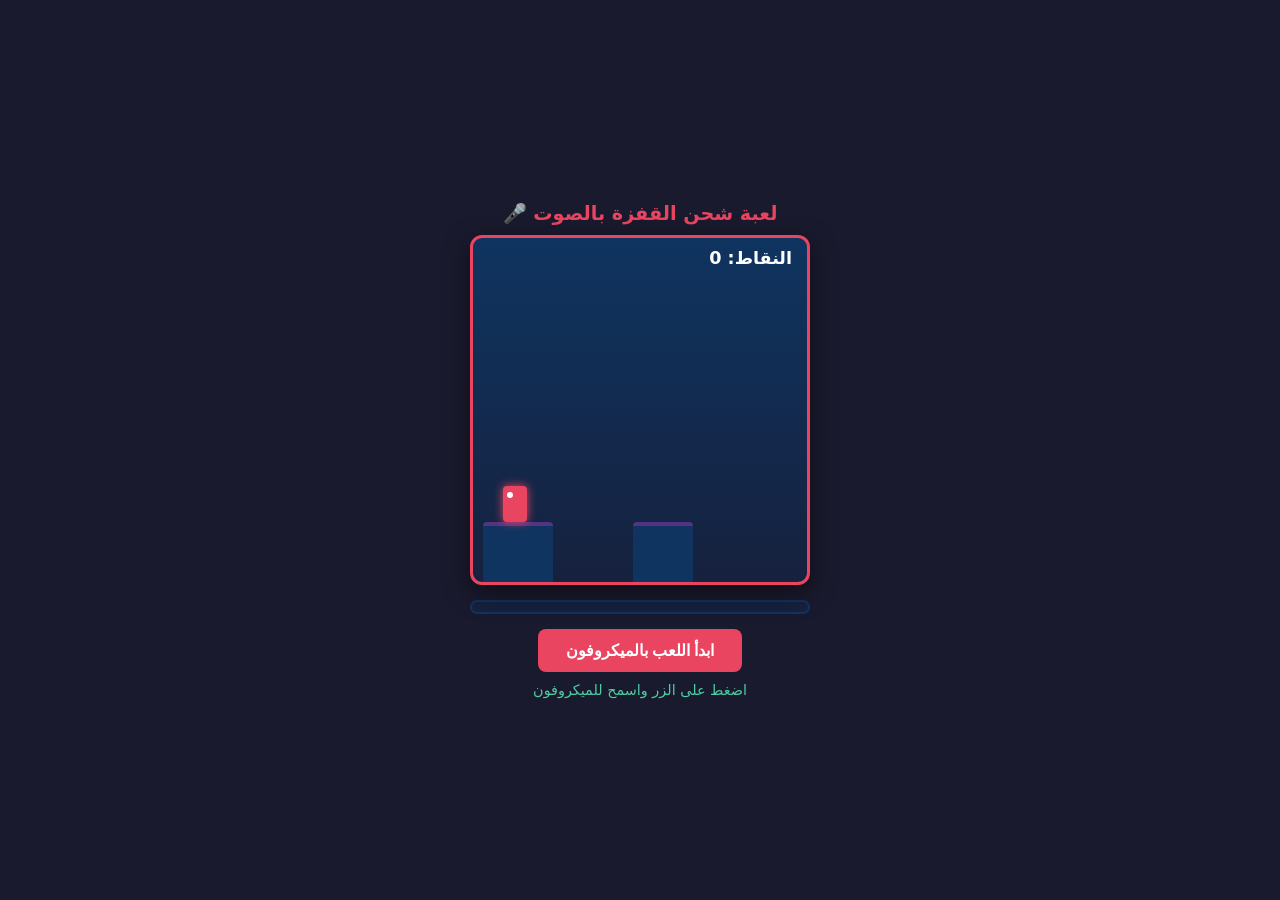
==== index.html @ b1c6ef35 "Update index.html" ====
<!DOCTYPE html>
<html lang="ar" dir="rtl">
<head>
    <meta charset="UTF-8">
    <meta name="viewport" content="width=device-width, initial-scale=1.0">
    <title>لعبة القفز الاحترافية بالصوت</title>
    <style>
        * { box-sizing: border-box; margin: 0; padding: 0; }

        body {
            background-color: #1a1a2e;
            color: #ffffff;
            font-family: system-ui, -apple-system, sans-serif;
            display: flex;
            flex-direction: column;
            align-items: center;
            justify-content: center;
            min-height: 100vh;
            overflow: hidden;
        }

        h1 { font-size: 1.2rem; margin-bottom: 10px; color: #e94560; }

        #game-container {
            position: relative;
            width: 340px;
            height: 350px;
            background: linear-gradient(180deg, #0f3460 0%, #16213e 100%);
            border: 3px solid #e94560;
            border-radius: 12px;
            overflow: hidden;
            box-shadow: 0 8px 24px rgba(0, 0, 0, 0.5);
        }

        /* الشخصية */
        #player {
            position: absolute;
            bottom: 60px;
            left: 30px;
            width: 24px;
            height: 36px;
            background-color: #e94560;
            border-radius: 4px;
            box-shadow: 0 0 10px #e94560;
            transition: bottom 0.2s cubic-bezier(0.25, 1, 0.5, 1), left 0.2s linear, transform 0.1s;
            z-index: 10;
        }

        #player.charging {
            transform: scaleY(0.7); /* ينكمش عند شحن القوة */
            background-color: #ff9f43;
        }

        #player::after {
            content: '';
            position: absolute;
            top: 6px;
            left: 4px;
            width: 6px;
            height: 6px;
            background-color: #fff;
            border-radius: 50%;
        }

        /* المنصات */
        .platform {
            position: absolute;
            bottom: 0;
            height: 60px;
            background-color: #0f3460;
            border-top: 4px solid #533483;
            border-radius: 4px 4px 0 0;
        }

        /* شريط القوة الشاحنة */
        #charge-bar-container {
            width: 340px;
            height: 14px;
            background-color: #16213e;
            border: 2px solid #0f3460;
            border-radius: 7px;
            margin-top: 15px;
            overflow: hidden;
        }

        #charge-bar {
            width: 0%;
            height: 100%;
            background: linear-gradient(90deg, #4ecca3, #ff9f43, #e94560);
            transition: width 0.05s linear;
        }

        #controls { margin-top: 15px; text-align: center; }

        button {
            padding: 12px 28px;
            font-size: 1rem;
            font-weight: bold;
            background-color: #e94560;
            color: #ffffff;
            border: none;
            border-radius: 8px;
            cursor: pointer;
        }

        #status { margin-top: 10px; font-size: 0.9rem; color: #4ecca3; }
        #score { position: absolute; top: 10px; right: 15px; font-size: 1.1rem; font-weight: bold; }
    </style>
</head>
<body>

    <h1>لعبة شحن القفزة بالصوت 🎤</h1>

    <div id="game-container">
        <div id="score">النقاط: 0</div>
        <div id="player"></div>
        <div class="platform" id="plat1" style="left: 10px; width: 70px;"></div>
        <div class="platform" id="plat2" style="left: 160px; width: 60px;"></div>
    </div>

    <div id="charge-bar-container">
        <div id="charge-bar"></div>
    </div>

    <div id="controls">
        <button id="start-btn">ابدأ اللعب بالميكروفون</button>
        <p id="status">اضغط على الزر واسمح للميكروفون</p>
    </div>

    <script>
        const player = document.getElementById('player');
        const startBtn = document.getElementById('start-btn');
        const statusText = document.getElementById('status');
        const chargeBar = document.getElementById('charge-bar');
        const scoreText = document.getElementById('score');
        const plat1 = document.getElementById('plat1');
        const plat2 = document.getElementById('plat2');

        let audioContext;
        let analyser;
        let microphone;

        let isCharging = false;
        let isJumping = false;
        let chargePower = 0; // القوة المجمعة (0 - 100)
        let playerLeft = 30;
        const baseBottom = 60;
        let score = 0;

        let currentPlat = { left: 10, width: 70 };
        let nextPlat = { left: 160, width: 60 };

        startBtn.addEventListener('click', async () => {
            try {
                const stream = await navigator.mediaDevices.getUserMedia({ audio: true });
                audioContext = new (window.AudioContext || window.webkitAudioContext)();
                analyser = audioContext.createAnalyser();
                microphone = audioContext.createMediaStreamSource(stream);
                microphone.connect(analyser);
                analyser.fftSize = 256;
                
                statusText.innerText = "تحدث لتجمع القوة.. واسكت باش تنقز!";
                startBtn.style.display = 'none';
                
                listenToVoice();
            } catch (err) {
                statusText.innerText = "خاصك تعطيهم إذن الميكروفون!";
            }
        });

        function listenToVoice() {
            const dataArray = new Uint8Array(analyser.frequencyBinCount);
            
            function checkAudio() {
                analyser.getByteFrequencyData(dataArray);
                
                let sum = 0;
                for (let i = 0; i < dataArray.length; i++) {
                    sum += dataArray[i];
                }
                let averageVolume = sum / dataArray.length;

                // إذا كان الصوت قوي (أكبر من 20) والشخصية ما كاتنقزش
                if (averageVolume > 20 && !isJumping) {
                    isCharging = true;
                    player.classList.add('charging');
                    
                    // زيادة القوة طالما هناك صوت
                    if (chargePower < 100) {
                        chargePower += 2.5; 
                    }
                    chargeBar.style.width = chargePower + '%';
                } 
                // إذا سكت اللاعب وكانت القوة مجمعة -> ينقز فوراً!
                else if (isCharging && !isJumping) {
                    isCharging = false;
                    player.classList.remove('charging');
                    executeJump(chargePower);
                    chargePower = 0;
                    chargeBar.style.width = '0%';
                }
                
                requestAnimationFrame(checkAudio);
            }
            
            checkAudio();
        }

        function executeJump(power) {
            isJumping = true;
            
            // حساب المسافة على حسب شحال الوقت اللي غوت فيه
            let jumpDistance = (power / 100) * 220; // أقصى مسافة 220px
            let jumpHeight = Math.min((power / 100) * 150 + 40, 160);

            // صعود القفزة
            player.style.bottom = (baseBottom + jumpHeight) + 'px';
            player.style.left = (playerLeft + (jumpDistance / 2)) + 'px';

            // نزول القفزة
            setTimeout(() => {
                playerLeft += jumpDistance;
                player.style.bottom = baseBottom + 'px';
                player.style.left = playerLeft + 'px';

                setTimeout(() => {
                    checkLanding();
                }, 200);
            }, 200);
        }

        function checkLanding() {
            const playerCenter = playerLeft + 12;

            if (playerCenter >= nextPlat.left && playerCenter <= (nextPlat.left + nextPlat.width)) {
                score++;
                scoreText.innerText = "النقاط: " + score;
                statusText.innerText = "قفزة في المحل! واصل!";
                shiftPlatforms();
            } else {
                player.style.bottom = '0px';
                statusText.innerText = "طحتي فالفراغ! حاول تظبط الوقت ديال الصوت.";
                setTimeout(() => {
                    resetGame();
                }, 1500);
            }

            isJumping = false;
        }

        function shiftPlatforms() {
            currentPlat = { ...nextPlat };
            let newLeft = currentPlat.left + currentPlat.width + Math.floor(Math.random() * 70 + 30);
            let newWidth = Math.floor(Math.random() * 30 + 50);

            let offset = currentPlat.left - 10;
            playerLeft -= offset;
            currentPlat.left = 10;
            newLeft -= offset;

            plat1.style.left = currentPlat.left + 'px';
            plat1.style.width = currentPlat.width + 'px';

            plat2.style.left = newLeft + 'px';
            plat2.style.width = newWidth + 'px';

            nextPlat = { left: newLeft, width: newWidth };

            player.style.transition = 'none';
            player.style.left = playerLeft + 'px';
            setTimeout(() => {
                player.style.transition = 'bottom 0.2s cubic-bezier(0.25, 1, 0.5, 1), left 0.2s linear';
            }, 50);
        }

        function resetGame() {
            score = 0;
            scoreText.innerText = "النقاط: 0";
            playerLeft = 30;
            
            currentPlat = { left: 10, width: 70 };
            nextPlat = { left: 160, width: 60 };

            plat1.style.left = '10px';
            plat1.style.width = '70px';
            plat2.style.left = '160px';
            plat2.style.width = '60px';

            player.style.bottom = baseBottom + 'px';
            player.style.left = playerLeft + 'px';
            statusText.innerText = "تكلم باش تبدأ تشحن القفزة!";
            isJumping = false;
        }
    </script>
</body>
</html>
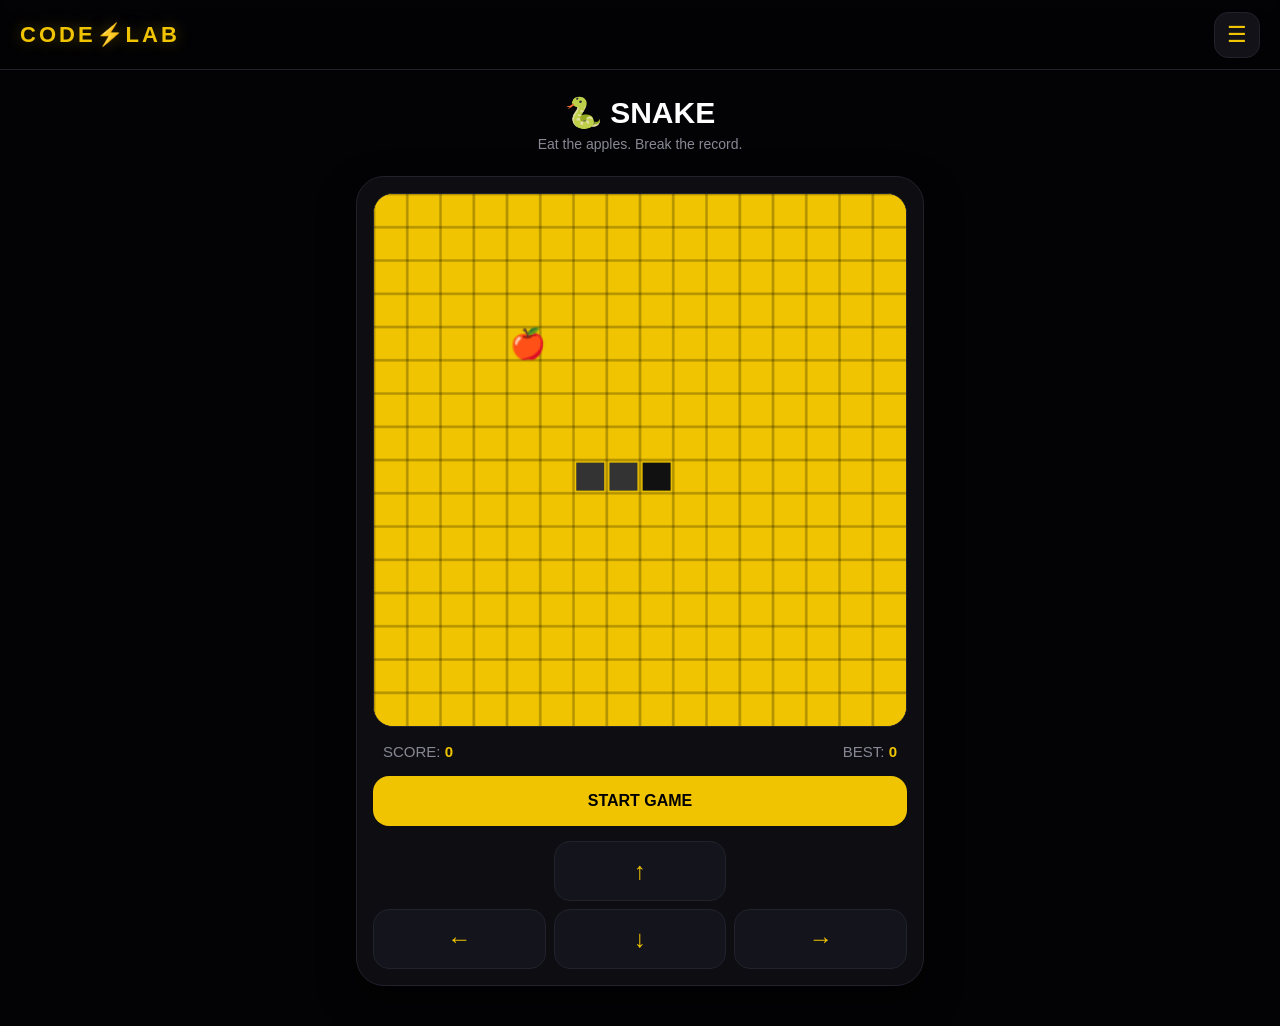
==== commit 2e822bfb: "Update index.html" ====
--- a/index.html
+++ b/index.html
@@ -1,296 +1,828 @@
 <!DOCTYPE html>
-<html lang="ar" dir="rtl">
+<html lang="en">
 <head>
-    <meta charset="UTF-8">
-    <meta name="viewport" content="width=device-width, initial-scale=1.0">
-    <title>لعبة القفز الاحترافية بالصوت</title>
-    <style>
-        * { box-sizing: border-box; margin: 0; padding: 0; }
-
-        body {
-            background-color: #1a1a2e;
-            color: #ffffff;
-            font-family: system-ui, -apple-system, sans-serif;
-            display: flex;
-            flex-direction: column;
-            align-items: center;
-            justify-content: center;
-            min-height: 100vh;
-            overflow: hidden;
+<meta charset="UTF-8">
+<meta name="viewport" content="width=device-width,initial-scale=1.0">
+<title>CODE⚡LAB PRO</title>
+
+<style>
+:root {
+    --bg-color: #030305;
+    --card-bg: #0d0d12;
+    --border-color: #22222d;
+    --gold: #f0c400;
+    --gold-glow: rgba(240, 196, 0, 0.35);
+    --text-main: #ffffff;
+    --text-muted: #888895;
+}
+
+*{
+    margin:0;
+    padding:0;
+    box-sizing:border-box;
+    -webkit-tap-highlight-color:transparent;
+}
+
+body{
+    font-family:'Segoe UI', Roboto, Helvetica, Arial, sans-serif;
+    background:var(--bg-color);
+    color:var(--text-main);
+    min-height:100vh;
+    overflow-x:hidden;
+    transition: background 0.3s;
+}
+
+header{
+    position:fixed;
+    top:0;
+    left:0;
+    right:0;
+    height:70px;
+    background:rgba(3, 3, 5, 0.85);
+    backdrop-filter:blur(20px);
+    border-bottom:1px solid var(--border-color);
+    display:flex;
+    align-items:center;
+    justify-content:space-between;
+    padding:0 20px;
+    z-index:1000;
+}
+
+.logo{
+    font-size:22px;
+    font-weight:900;
+    letter-spacing:3px;
+    color:var(--gold);
+    text-shadow: 0 0 15px var(--gold-glow);
+}
+
+.menuBtn{
+    width:46px;
+    height:46px;
+    border:1px solid var(--border-color);
+    background:#121218;
+    color:var(--gold);
+    border-radius:14px;
+    font-size:22px;
+    cursor:pointer;
+    transition: 0.3s;
+}
+
+.menuBtn:active {
+    transform: scale(0.9);
+}
+
+.menu{
+    position:fixed;
+    top:70px;
+    left:0;
+    right:0;
+    background:rgba(10, 10, 15, 0.95);
+    backdrop-filter:blur(20px);
+    border-bottom:1px solid var(--border-color);
+    padding:15px;
+    transform:translateY(-120%);
+    transition: transform 0.4s cubic-bezier(0.1, 1, 0.1, 1);
+    z-index:999;
+    border-radius: 0 0 25px 25px;
+}
+
+.menu.open{
+    transform:translateY(0);
+}
+
+.menu button{
+    width:100%;
+    background:#14141c;
+    color:var(--text-main);
+    border:1px solid var(--border-color);
+    margin:6px 0;
+    padding:16px;
+    border-radius:15px;
+    text-align:left;
+    font-size:16px;
+    font-weight: 600;
+    cursor:pointer;
+    transition: 0.2s;
+    display: flex;
+    align-items: center;
+    gap: 12px;
+}
+
+.menu button:hover, .menu button:active{
+    background:#1c1c28;
+    border-color: var(--gold);
+    color: var(--gold);
+}
+
+main{
+    padding:95px 16px 40px;
+    max-width:600px;
+    margin:auto;
+}
+
+.page{
+    display:none;
+    animation:show .4s cubic-bezier(0.1, 1, 0.1, 1);
+}
+
+.page.active{
+    display:block;
+}
+
+@keyframes show{
+    from{
+        opacity:0;
+        transform:translateY(15px);
+    }
+    to{
+        opacity:1;
+        transform:translateY(0);
+    }
+}
+
+.hero{
+    text-align:center;
+    margin-bottom:24px;
+}
+
+.hero h1{
+    font-size:30px;
+    margin-bottom:6px;
+    font-weight: 800;
+}
+
+.hero p{
+    color:var(--text-muted);
+    font-size: 14px;
+}
+
+/* SNAKE */
+.gameBox{
+    background:var(--card-bg);
+    border:1px solid var(--border-color);
+    border-radius:28px;
+    padding:16px;
+    box-shadow: 0 15px 35px rgba(0,0,0,0.5);
+}
+
+canvas{
+    display:block;
+    width:100%;
+    aspect-ratio:1;
+    background: var(--gold);
+    border-radius:20px;
+    border: 1px solid var(--border-color);
+    touch-action: none;
+}
+
+.gameInfo{
+    display:flex;
+    justify-content:space-between;
+    padding:16px 10px;
+    color:var(--text-muted);
+    font-size: 15px;
+}
+
+.gameInfo strong{
+    color:var(--gold);
+}
+
+.start{
+    width:100%;
+    border:0;
+    padding:16px;
+    border-radius:16px;
+    background:var(--gold);
+    color:#000;
+    font-size:16px;
+    font-weight:bold;
+    cursor: pointer;
+    transition: 0.2s;
+}
+
+.start:active {
+    transform: scale(0.97);
+}
+
+.controls{
+    display:grid;
+    grid-template-columns:repeat(3,1fr);
+    gap:8px;
+    margin-top:15px;
+}
+
+.controls button{
+    height:60px;
+    border:1px solid var(--border-color);
+    background:#14141c;
+    color:var(--gold);
+    border-radius:16px;
+    font-size:24px;
+    cursor: pointer;
+    transition: 0.15s;
+}
+
+.controls button:active {
+    background: #1f1f2e;
+}
+
+.controls .empty{
+    visibility:hidden;
+}
+
+/* CALCULATOR */
+.calc{
+    background:var(--card-bg);
+    border:1px solid var(--border-color);
+    border-radius:28px;
+    padding:20px;
+    box-shadow: 0 15px 35px rgba(0,0,0,0.5);
+}
+
+.display{
+    min-height:110px;
+    background:#020204;
+    border: 1px solid var(--border-color);
+    border-radius:20px;
+    padding:18px;
+    text-align:right;
+    margin-bottom:16px;
+}
+
+.expression{
+    color:var(--text-muted);
+    min-height:25px;
+    font-size: 16px;
+    word-break: break-all;
+}
+
+.result{
+    font-size:38px;
+    font-weight:bold;
+    margin-top:8px;
+    color: var(--gold);
+    word-break: break-all;
+}
+
+.keys{
+    display:grid;
+    grid-template-columns:repeat(4,1fr);
+    gap:10px;
+}
+
+.keys button{
+    height:62px;
+    border:1px solid var(--border-color);
+    border-radius:16px;
+    background:#14141c;
+    color:white;
+    font-size:20px;
+    cursor: pointer;
+    transition: 0.15s;
+}
+
+.keys button:active{
+    transform:scale(.92);
+    background:#20202e;
+}
+
+.keys .operator{
+    background:#1f1f2e!important;
+    color:var(--gold)!important;
+    font-weight: bold;
+}
+
+.keys .equal {
+    background:var(--gold)!important;
+    color:#000!important;
+    font-weight: bold;
+}
+
+.keys .clear{
+    background:#331212!important;
+    color:#ff5555!important;
+}
+
+/* FLASHLIGHT */
+.flashBox{
+    background:var(--card-bg);
+    border: 1px solid var(--border-color);
+    border-radius:30px;
+    padding:35px 20px;
+    text-align:center;
+    box-shadow: 0 15px 35px rgba(0,0,0,0.5);
+    transition: 0.3s;
+}
+
+/* نمط إضاءة الهاتف بالكامل عند تفعيل الفلاش */
+body.screen-flash-active {
+    background: #ffffff !important;
+}
+body.screen-flash-active header {
+    background: rgba(255, 255, 255, 0.95) !important;
+    border-bottom-color: #ddd !important;
+}
+body.screen-flash-active .flashBox {
+    background: #ffffff !important;
+    border-color: #ccc !important;
+    box-shadow: 0 0 60px rgba(0, 0, 0, 0.2);
+}
+body.screen-flash-active .flashBox h2, 
+body.screen-flash-active #flashStatus,
+body.screen-flash-active .hero h1,
+body.screen-flash-active .hero p {
+    color: #000000 !important;
+}
+
+.flashBox h2 {
+    letter-spacing: 2px;
+    margin-bottom: 5px;
+}
+
+#flashStatus {
+    color: var(--text-muted);
+    font-weight: 600;
+    margin-bottom: 10px;
+}
+
+.flashCircle{
+    width:190px;
+    height:190px;
+    border-radius:50%;
+    background:#14141c;
+    border: 2px solid var(--border-color);
+    margin:30px auto;
+    display:flex;
+    align-items:center;
+    justify-content:center;
+    transition:.4s;
+}
+
+.flashIcon{
+    font-size:65px;
+    transition: 0.4s;
+}
+
+.flashCircle.on{
+    background:#ffffff;
+    border-color: #ffcc00;
+    box-shadow: 0 0 50px #ffffff, inset 0 0 25px rgba(255,255,255,0.8);
+}
+
+.flashButtons{
+    display:flex;
+    gap:12px;
+}
+
+.flashButtons button{
+    flex:1;
+    height:56px;
+    border:0;
+    border-radius:18px;
+    font-weight:bold;
+    font-size: 16px;
+    cursor: pointer;
+    transition: 0.2s;
+}
+
+.onBtn{
+    background:var(--gold);
+    color: #000;
+}
+
+.offBtn{
+    background:#14141c;
+    color:white;
+    border: 1px solid var(--border-color) !important;
+}
+
+/* RECORDER */
+.recorder{
+    background:var(--card-bg);
+    border:1px solid var(--border-color);
+    border-radius:28px;
+    padding:16px;
+    box-shadow: 0 15px 35px rgba(0,0,0,0.5);
+}
+
+video{
+    width:100%;
+    background:#000;
+    border-radius:20px;
+    display:block;
+    aspect-ratio:16/10;
+    object-fit:cover;
+    border: 1px solid var(--border-color);
+}
+
+.recordControls{
+    display:flex;
+    gap:10px;
+    margin-top:14px;
+}
+
+.recordControls button{
+    flex:1;
+    padding:15px;
+    border:0;
+    border-radius:16px;
+    font-weight:bold;
+    cursor: pointer;
+    transition: 0.2s;
+}
+
+.cameraBtn{
+    background:#14141c;
+    color:white;
+    border: 1px solid var(--border-color);
+}
+
+.recordBtn{
+    background:#b81c1c;
+    color:white;
+}
+
+.stopBtn{
+    background:#22222d;
+    color:white;
+}
+
+#downloadLink{
+    display:none;
+    margin-top:15px;
+    text-align:center;
+    background:var(--gold);
+    color:#000;
+    padding:15px;
+    border-radius:16px;
+    text-decoration:none;
+    font-weight:bold;
+}
+
+.status{
+    text-align:center;
+    color:var(--text-muted);
+    margin-top:14px;
+    font-size:13px;
+}
+</style>
+</head>
+
+<body>
+
+<header>
+    <div class="logo">CODE⚡LAB</div>
+    <button class="menuBtn" onclick="toggleMenu()">☰</button>
+</header>
+
+<div class="menu" id="menu">
+    <button onclick="openPage('snake')">🐍 Snake Game</button>
+    <button onclick="openPage('calculator')">🧮 Calculator</button>
+    <button onclick="openPage('flashlight')">🔦 Flashlight</button>
+    <button onclick="openPage('recorder')">🎥 Video Recorder</button>
+</div>
+
+<main>
+
+<!-- ================= SNAKE ================= -->
+<section id="snake" class="page active">
+    <div class="hero">
+        <h1>🐍 SNAKE</h1>
+        <p>Eat the apples. Break the record.</p>
+    </div>
+    <div class="gameBox">
+        <canvas id="game" width="400" height="400"></canvas>
+        <div class="gameInfo">
+            <span>SCORE: <strong id="score">0</strong></span>
+            <span>BEST: <strong id="best">0</strong></span>
+        </div>
+        <button class="start" onclick="startGame()">START GAME</button>
+        <div class="controls">
+            <button class="empty">.</button>
+            <button onclick="changeDirection('up')">↑</button>
+            <button class="empty">.</button>
+            <button onclick="changeDirection('left')">←</button>
+            <button onclick="changeDirection('down')">↓</button>
+            <button onclick="changeDirection('right')">→</button>
+        </div>
+    </div>
+</section>
+
+<!-- ================= CALCULATOR ================= -->
+<section id="calculator" class="page">
+    <div class="hero">
+        <h1>🧮 CALCULATOR</h1>
+        <p>Simple. Fast. Powerful.</p>
+    </div>
+    <div class="calc">
+        <div class="display">
+            <div class="expression" id="expression">0</div>
+            <div class="result" id="result">0</div>
+        </div>
+        <div class="keys">
+            <button class="clear" onclick="clearCalc()">C</button>
+            <button class="operator" onclick="addCalc('/')">÷</button>
+            <button class="operator" onclick="addCalc('*')">×</button>
+            <button class="operator" onclick="addCalc('-')">−</button>
+
+            <button onclick="addCalc('7')">7</button>
+            <button onclick="addCalc('8')">8</button>
+            <button onclick="addCalc('9')">9</button>
+            <button class="operator" onclick="addCalc('+')">+</button>
+
+            <button onclick="addCalc('4')">4</button>
+            <button onclick="addCalc('5')">5</button>
+            <button onclick="addCalc('6')">6</button>
+            <button onclick="addCalc('.')">.</button>
+
+            <button onclick="addCalc('1')">1</button>
+            <button onclick="addCalc('2')">2</button>
+            <button onclick="addCalc('3')">3</button>
+            <button class="equal" onclick="calculate()">=</button>
+
+            <button onclick="addCalc('0')" style="grid-column:span 4">0</button>
+        </div>
+    </div>
+</section>
+
+<!-- ================= FLASHLIGHT ================= -->
+<section id="flashlight" class="page">
+    <div class="hero">
+        <h1>🔦 FLASHLIGHT</h1>
+        <p>Light simulation interface.</p>
+    </div>
+    <div class="flashBox" id="flashBoxContainer">
+        <h2>FLASHLIGHT</h2>
+        <div id="flashStatus">OFF</div>
+        <div class="flashCircle" id="flashCircle">
+            <div class="flashIcon">🔦</div>
+        </div>
+        <div class="flashButtons">
+            <button class="onBtn" onclick="flashOn()">ON</button>
+            <button class="offBtn" onclick="flashOff()">OFF</button>
+        </div>
+    </div>
+</section>
+
+<!-- ================= RECORDER ================= -->
+<section id="recorder" class="page">
+    <div class="hero">
+        <h1>🎥 RECORDER</h1>
+        <p>Record directly from your phone.</p>
+    </div>
+    <div class="recorder">
+        <video id="video" autoplay muted playsinline></video>
+        <div class="recordControls">
+            <button class="cameraBtn" onclick="openCamera()">CAMERA</button>
+            <button class="recordBtn" onclick="startRecording()">● REC</button>
+            <button class="stopBtn" onclick="stopRecording()">STOP</button>
+        </div>
+        <div class="status" id="recordStatus">Camera not started</div>
+        <a id="downloadLink">⬇️ SAVE VIDEO</a>
+    </div>
+</section>
+
+</main>
+
+<script>
+// --- MENU ---
+function toggleMenu(){
+    document.getElementById("menu").classList.toggle("open");
+}
+
+function openPage(id){
+    document.querySelectorAll(".page").forEach(page=>{
+        page.classList.remove("active");
+    });
+    document.getElementById(id).classList.add("active");
+    document.getElementById("menu").classList.remove("open");
+}
+
+// --- SNAKE GAME ---
+const canvas = document.getElementById("game");
+const ctx = canvas.getContext("2d");
+const grid = 25;
+
+let snake = [{x:200,y:200}, {x:175,y:200}, {x:150,y:200}];
+let apple = {x:100, y:100};
+let dx = grid, dy = 0;
+let score = 0, gameRunning = false, gameTimer;
+let best = Number(localStorage.getItem("snakeBest") || 0);
+document.getElementById("best").innerText = best;
+
+function randomApple(){
+    apple.x = Math.floor(Math.random() * (canvas.width / grid)) * grid;
+    apple.y = Math.floor(Math.random() * (canvas.height / grid)) * grid;
+}
+
+function startGame(){
+    snake = [{x:200,y:200}, {x:175,y:200}, {x:150,y:200}];
+    dx = grid; dy = 0; score = 0;
+    document.getElementById("score").innerText = 0;
+    randomApple();
+    gameRunning = true;
+    clearInterval(gameTimer);
+    gameTimer = setInterval(gameLoop, 120);
+}
+
+function gameLoop(){
+    if(!gameRunning) return;
+    const head = {x:snake[0].x + dx, y:snake[0].y + dy};
+
+    if(head.x >= canvas.width) head.x = 0;
+    if(head.x < 0) head.x = canvas.width - grid;
+    if(head.y >= canvas.height) head.y = 0;
+    if(head.y < 0) head.y = canvas.height - grid;
+
+    for(let i=1; i<snake.length; i++){
+        if(head.x === snake[i].x && head.y === snake[i].y){
+            gameOver();
+            return;
         }
-
-        h1 { font-size: 1.2rem; margin-bottom: 10px; color: #e94560; }
-
-        #game-container {
-            position: relative;
-            width: 340px;
-            height: 350px;
-            background: linear-gradient(180deg, #0f3460 0%, #16213e 100%);
-            border: 3px solid #e94560;
-            border-radius: 12px;
-            overflow: hidden;
-            box-shadow: 0 8px 24px rgba(0, 0, 0, 0.5);
+    }
+
+    snake.unshift(head);
+
+    if(head.x === apple.x && head.y === apple.y){
+        score++;
+        document.getElementById("score").innerText = score;
+        if(score > best){
+            best = score;
+            localStorage.setItem("snakeBest", best);
+            document.getElementById("best").innerText = best;
         }
-
-        /* الشخصية */
-        #player {
-            position: absolute;
-            bottom: 60px;
-            left: 30px;
-            width: 24px;
-            height: 36px;
-            background-color: #e94560;
-            border-radius: 4px;
-            box-shadow: 0 0 10px #e94560;
-            transition: bottom 0.2s cubic-bezier(0.25, 1, 0.5, 1), left 0.2s linear, transform 0.1s;
-            z-index: 10;
+        randomApple();
+    } else {
+        snake.pop();
+    }
+    drawGame();
+}
+
+function drawGame(){
+    ctx.fillStyle = "#f0c400";
+    ctx.fillRect(0, 0, canvas.width, canvas.height);
+
+    ctx.strokeStyle = "#000000";
+    ctx.lineWidth = 0.5;
+    for(let x=0; x<canvas.width; x+=grid){
+        ctx.beginPath(); ctx.moveTo(x,0); ctx.lineTo(x,canvas.height); ctx.stroke();
+    }
+    for(let y=0; y<canvas.height; y+=grid){
+        ctx.beginPath(); ctx.moveTo(0,y); ctx.lineTo(canvas.width,y); ctx.stroke();
+    }
+
+    ctx.font = "22px Arial";
+    ctx.fillText("🍎", apple.x + 2, apple.y + 20);
+
+    snake.forEach((part, index)=>{
+        ctx.fillStyle = index === 0 ? "#111111" : "#333333";
+        ctx.fillRect(part.x + 2, part.y + 2, grid - 4, grid - 4);
+    });
+}
+
+function gameOver(){
+    gameRunning = false;
+    clearInterval(gameTimer);
+    alert("GAME OVER!\nScore: " + score);
+}
+
+function changeDirection(direction){
+    if(direction === "up" && dy === 0){ dx = 0; dy = -grid; }
+    if(direction === "down" && dy === 0){ dx = 0; dy = grid; }
+    if(direction === "left" && dx === 0){ dx = -grid; dy = 0; }
+    if(direction === "right" && dx === 0){ dx = grid; dy = 0; }
+}
+
+let touchStartX = 0;
+let touchStartY = 0;
+
+canvas.addEventListener('touchstart', e => {
+    touchStartX = e.touches[0].clientX;
+    touchStartY = e.touches[0].clientY;
+    e.preventDefault();
+}, {passive: false});
+
+canvas.addEventListener('touchmove', e => {
+    e.preventDefault();
+}, {passive: false});
+
+canvas.addEventListener('touchend', e => {
+    if (!touchStartX || !touchStartY) return;
+
+    let touchEndX = e.changedTouches[0].clientX;
+    let touchEndY = e.changedTouches[0].clientY;
+
+    let diffX = touchEndX - touchStartX;
+    let diffY = touchEndY - touchStartY;
+
+    if (Math.abs(diffX) > Math.abs(diffY)) {
+        if (diffX > 30) {
+            changeDirection('right');
+        } else if (diffX < -30) {
+            changeDirection('left');
         }
-
-        #player.charging {
-            transform: scaleY(0.7); /* ينكمش عند شحن القوة */
-            background-color: #ff9f43;
+    } else {
+        if (diffY > 30) {
+            changeDirection('down');
+        } else if (diffY < -30) {
+            changeDirection('up');
         }
-
-        #player::after {
-            content: '';
-            position: absolute;
-            top: 6px;
-            left: 4px;
-            width: 6px;
-            height: 6px;
-            background-color: #fff;
-            border-radius: 50%;
+    }
+
+    touchStartX = 0;
+    touchStartY = 0;
+    e.preventDefault();
+}, {passive: false});
+
+document.addEventListener("keydown", e=>{
+    if(e.key === "ArrowUp") changeDirection("up");
+    if(e.key === "ArrowDown") changeDirection("down");
+    if(e.key === "ArrowLeft") changeDirection("left");
+    if(e.key === "ArrowRight") changeDirection("right");
+});
+
+drawGame();
+
+// --- CALCULATOR ---
+let calc = "";
+function addCalc(value){
+    calc += value;
+    document.getElementById("expression").innerText = calc;
+}
+
+function clearCalc(){
+    calc = "";
+    document.getElementById("expression").innerText = "0";
+    document.getElementById("result").innerText = "0";
+}
+
+function calculate(){
+    if(!calc) return;
+    try{
+        let sanitized = calc.replace(/×/g, '*').replace(/÷/g, '/');
+        const answer = Function('"use strict";return (' + sanitized + ')')();
+        
+        if(isNaN(answer) || !isFinite(answer)){
+            document.getElementById("result").innerText = "ERROR";
+        } else {
+            document.getElementById("result").innerText = Number(answer.toFixed(6));
         }
-
-        /* المنصات */
-        .platform {
-            position: absolute;
-            bottom: 0;
-            height: 60px;
-            background-color: #0f3460;
-            border-top: 4px solid #533483;
-            border-radius: 4px 4px 0 0;
-        }
-
-        /* شريط القوة الشاحنة */
-        #charge-bar-container {
-            width: 340px;
-            height: 14px;
-            background-color: #16213e;
-            border: 2px solid #0f3460;
-            border-radius: 7px;
-            margin-top: 15px;
-            overflow: hidden;
-        }
-
-        #charge-bar {
-            width: 0%;
-            height: 100%;
-            background: linear-gradient(90deg, #4ecca3, #ff9f43, #e94560);
-            transition: width 0.05s linear;
-        }
-
-        #controls { margin-top: 15px; text-align: center; }
-
-        button {
-            padding: 12px 28px;
-            font-size: 1rem;
-            font-weight: bold;
-            background-color: #e94560;
-            color: #ffffff;
-            border: none;
-            border-radius: 8px;
-            cursor: pointer;
-        }
-
-        #status { margin-top: 10px; font-size: 0.9rem; color: #4ecca3; }
-        #score { position: absolute; top: 10px; right: 15px; font-size: 1.1rem; font-weight: bold; }
-    </style>
-</head>
-<body>
-
-    <h1>لعبة شحن القفزة بالصوت 🎤</h1>
-
-    <div id="game-container">
-        <div id="score">النقاط: 0</div>
-        <div id="player"></div>
-        <div class="platform" id="plat1" style="left: 10px; width: 70px;"></div>
-        <div class="platform" id="plat2" style="left: 160px; width: 60px;"></div>
-    </div>
-
-    <div id="charge-bar-container">
-        <div id="charge-bar"></div>
-    </div>
-
-    <div id="controls">
-        <button id="start-btn">ابدأ اللعب بالميكروفون</button>
-        <p id="status">اضغط على الزر واسمح للميكروفون</p>
-    </div>
-
-    <script>
-        const player = document.getElementById('player');
-        const startBtn = document.getElementById('start-btn');
-        const statusText = document.getElementById('status');
-        const chargeBar = document.getElementById('charge-bar');
-        const scoreText = document.getElementById('score');
-        const plat1 = document.getElementById('plat1');
-        const plat2 = document.getElementById('plat2');
-
-        let audioContext;
-        let analyser;
-        let microphone;
-
-        let isCharging = false;
-        let isJumping = false;
-        let chargePower = 0; // القوة المجمعة (0 - 100)
-        let playerLeft = 30;
-        const baseBottom = 60;
-        let score = 0;
-
-        let currentPlat = { left: 10, width: 70 };
-        let nextPlat = { left: 160, width: 60 };
-
-        startBtn.addEventListener('click', async () => {
-            try {
-                const stream = await navigator.mediaDevices.getUserMedia({ audio: true });
-                audioContext = new (window.AudioContext || window.webkitAudioContext)();
-                analyser = audioContext.createAnalyser();
-                microphone = audioContext.createMediaStreamSource(stream);
-                microphone.connect(analyser);
-                analyser.fftSize = 256;
-                
-                statusText.innerText = "تحدث لتجمع القوة.. واسكت باش تنقز!";
-                startBtn.style.display = 'none';
-                
-                listenToVoice();
-            } catch (err) {
-                statusText.innerText = "خاصك تعطيهم إذن الميكروفون!";
-            }
-        });
-
-        function listenToVoice() {
-            const dataArray = new Uint8Array(analyser.frequencyBinCount);
-            
-            function checkAudio() {
-                analyser.getByteFrequencyData(dataArray);
-                
-                let sum = 0;
-                for (let i = 0; i < dataArray.length; i++) {
-                    sum += dataArray[i];
-                }
-                let averageVolume = sum / dataArray.length;
-
-                // إذا كان الصوت قوي (أكبر من 20) والشخصية ما كاتنقزش
-                if (averageVolume > 20 && !isJumping) {
-                    isCharging = true;
-                    player.classList.add('charging');
-                    
-                    // زيادة القوة طالما هناك صوت
-                    if (chargePower < 100) {
-                        chargePower += 2.5; 
-                    }
-                    chargeBar.style.width = chargePower + '%';
-                } 
-                // إذا سكت اللاعب وكانت القوة مجمعة -> ينقز فوراً!
-                else if (isCharging && !isJumping) {
-                    isCharging = false;
-                    player.classList.remove('charging');
-                    executeJump(chargePower);
-                    chargePower = 0;
-                    chargeBar.style.width = '0%';
-                }
-                
-                requestAnimationFrame(checkAudio);
-            }
-            
-            checkAudio();
-        }
-
-        function executeJump(power) {
-            isJumping = true;
-            
-            // حساب المسافة على حسب شحال الوقت اللي غوت فيه
-            let jumpDistance = (power / 100) * 220; // أقصى مسافة 220px
-            let jumpHeight = Math.min((power / 100) * 150 + 40, 160);
-
-            // صعود القفزة
-            player.style.bottom = (baseBottom + jumpHeight) + 'px';
-            player.style.left = (playerLeft + (jumpDistance / 2)) + 'px';
-
-            // نزول القفزة
-            setTimeout(() => {
-                playerLeft += jumpDistance;
-                player.style.bottom = baseBottom + 'px';
-                player.style.left = playerLeft + 'px';
-
-                setTimeout(() => {
-                    checkLanding();
-                }, 200);
-            }, 200);
-        }
-
-        function checkLanding() {
-            const playerCenter = playerLeft + 12;
-
-            if (playerCenter >= nextPlat.left && playerCenter <= (nextPlat.left + nextPlat.width)) {
-                score++;
-                scoreText.innerText = "النقاط: " + score;
-                statusText.innerText = "قفزة في المحل! واصل!";
-                shiftPlatforms();
-            } else {
-                player.style.bottom = '0px';
-                statusText.innerText = "طحتي فالفراغ! حاول تظبط الوقت ديال الصوت.";
-                setTimeout(() => {
-                    resetGame();
-                }, 1500);
-            }
-
-            isJumping = false;
-        }
-
-        function shiftPlatforms() {
-            currentPlat = { ...nextPlat };
-            let newLeft = currentPlat.left + currentPlat.width + Math.floor(Math.random() * 70 + 30);
-            let newWidth = Math.floor(Math.random() * 30 + 50);
-
-            let offset = currentPlat.left - 10;
-            playerLeft -= offset;
-            currentPlat.left = 10;
-            newLeft -= offset;
-
-            plat1.style.left = currentPlat.left + 'px';
-            plat1.style.width = currentPlat.width + 'px';
-
-            plat2.style.left = newLeft + 'px';
-            plat2.style.width = newWidth + 'px';
-
-            nextPlat = { left: newLeft, width: newWidth };
-
-            player.style.transition = 'none';
-            player.style.left = playerLeft + 'px';
-            setTimeout(() => {
-                player.style.transition = 'bottom 0.2s cubic-bezier(0.25, 1, 0.5, 1), left 0.2s linear';
-            }, 50);
-        }
-
-        function resetGame() {
-            score = 0;
-            scoreText.innerText = "النقاط: 0";
-            playerLeft = 30;
-            
-            currentPlat = { left: 10, width: 70 };
-            nextPlat = { left: 160, width: 60 };
-
-            plat1.style.left = '10px';
-            plat1.style.width = '70px';
-            plat2.style.left = '160px';
-            plat2.style.width = '60px';
-
-            player.style.bottom = baseBottom + 'px';
-            player.style.left = playerLeft + 'px';
-            statusText.innerText = "تكلم باش تبدأ تشحن القفزة!";
-            isJumping = false;
-        }
-    </script>
+    } catch{
+        document.getElementById("result").innerText = "ERROR";
+    }
+}
+
+// --- FLASHLIGHT (تفعيل إضاءة الهاتف بالكامل) ---
+function flashOn(){
+    document.getElementById("flashCircle").classList.add("on");
+    document.getElementById("flashStatus").innerText = "ON 💡";
+    document.body.classList.add("screen-flash-active");
+}
+
+function flashOff(){
+    document.getElementById("flashCircle").classList.remove("on");
+    document.getElementById("flashStatus").innerText = "OFF";
+    document.body.classList.remove("screen-flash-active");
+}
+
+// --- VIDEO RECORDER ---
+let stream = null, recorder = null, chunks = [];
+
+async function openCamera(){
+    try{
+        stream = await navigator.mediaDevices.getUserMedia({video:true, audio:true});
+        document.getElementById("video").srcObject = stream;
+        document.getElementById("recordStatus").innerText = "Camera ready";
+    } catch{
+        document.getElementById("recordStatus").innerText = "Camera permission denied";
+    }
+}
+
+function startRecording(){
+    if(!stream){ alert("Open CAMERA first."); return; }
+    chunks = [];
+    recorder = new MediaRecorder(stream);
+    recorder.ondataavailable = e=>{ if(e.data.size > 0) chunks.push(e.data); };
+    recorder.onstop = ()=>{
+        const blob = new Blob(chunks, {type:"video/webm"});
+        const url = URL.createObjectURL(blob);
+        const link = document.getElementById("downloadLink");
+        link.href = url;
+        link.download = "my-recording.webm";
+        link.style.display = "block";
+        document.getElementById("recordStatus").innerText = "Recording finished";
+    };
+    recorder.start();
+    document.getElementById("recordStatus").innerText = "🔴 Recording...";
+}
+
+function stopRecording(){
+    if(recorder && recorder.state === "recording"){
+        recorder.stop();
+    }
+}
+</script>
+
 </body>
 </html>
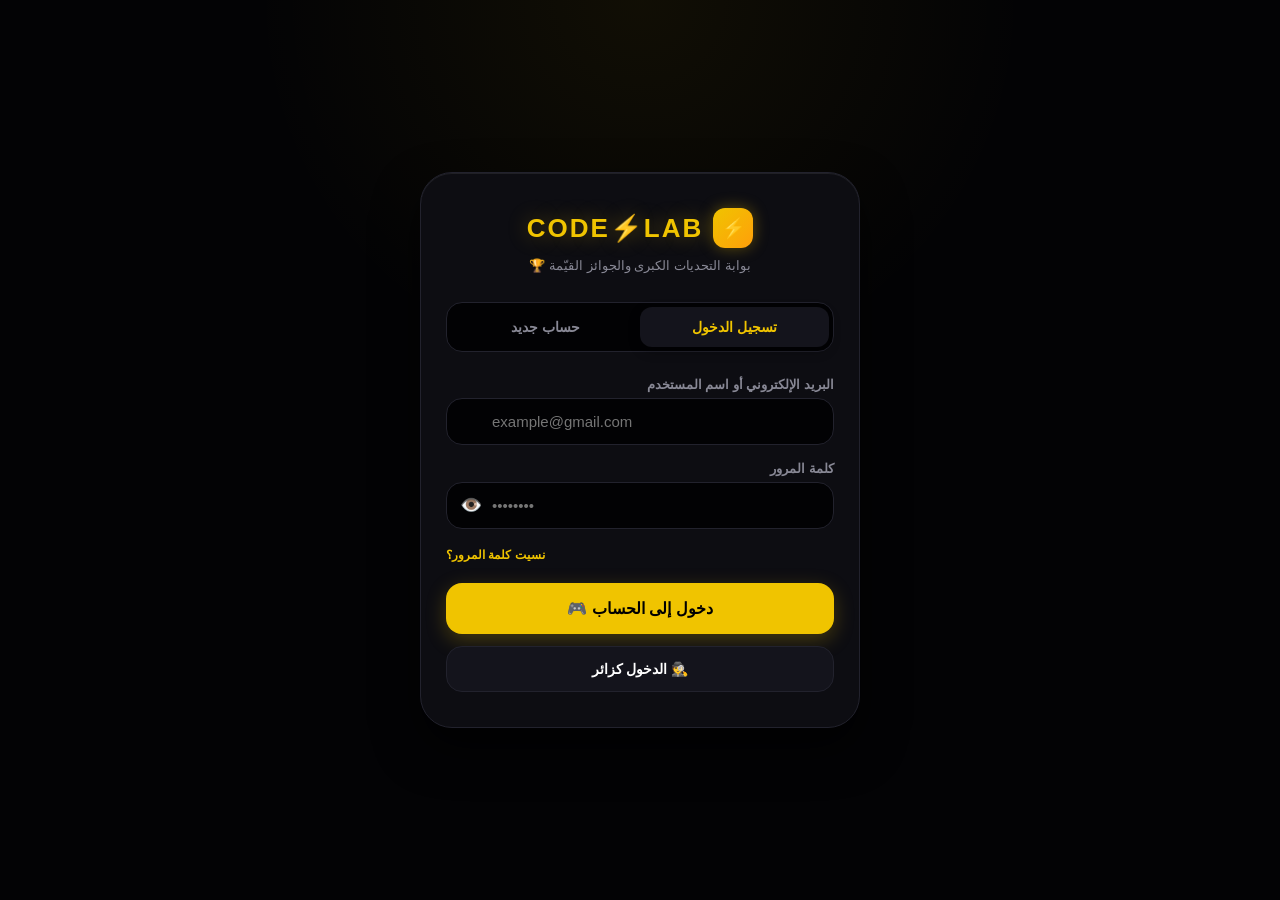
==== commit 832f872f: "Update index.html" ====
--- a/index.html
+++ b/index.html
@@ -1,19 +1,21 @@
 <!DOCTYPE html>
-<html lang="en">
+<html lang="ar" dir="rtl">
 <head>
 <meta charset="UTF-8">
 <meta name="viewport" content="width=device-width,initial-scale=1.0">
-<title>CODE⚡LAB PRO</title>
+<title>CODE⚡LAB - المنصة الرسمية للألعاب</title>
 
 <style>
-:root {
-    --bg-color: #030305;
-    --card-bg: #0d0d12;
-    --border-color: #22222d;
-    --gold: #f0c400;
-    --gold-glow: rgba(240, 196, 0, 0.35);
-    --text-main: #ffffff;
-    --text-muted: #888895;
+:root{
+    --bg-color:#030305;
+    --card-bg:#0d0d12;
+    --border-color:#22222d;
+    --gold:#f0c400;
+    --gold-glow:rgba(240,196,0,.35);
+    --text-main:#fff;
+    --text-muted:#888895;
+    --danger:#ff4757;
+    --success:#2ed573;
 }
 
 *{
@@ -24,803 +26,1007 @@
 }
 
 body{
-    font-family:'Segoe UI', Roboto, Helvetica, Arial, sans-serif;
-    background:var(--bg-color);
+    font-family:'Segoe UI',Tahoma,Geneva,Verdana,sans-serif;
+    background:
+        radial-gradient(circle at 50% 0%,rgba(240,196,0,.06),transparent 35%),
+        var(--bg-color);
     color:var(--text-main);
     min-height:100vh;
-    overflow-x:hidden;
-    transition: background 0.3s;
-}
-
-header{
-    position:fixed;
-    top:0;
-    left:0;
-    right:0;
-    height:70px;
-    background:rgba(3, 3, 5, 0.85);
-    backdrop-filter:blur(20px);
-    border-bottom:1px solid var(--border-color);
     display:flex;
     align-items:center;
-    justify-content:space-between;
-    padding:0 20px;
-    z-index:1000;
-}
-
-.logo{
-    font-size:22px;
+    justify-content:center;
+    padding:20px;
+    overflow-x:hidden;
+}
+
+.auth-container{
+    width:100%;
+    max-width:440px;
+    background:var(--card-bg);
+    border:1px solid var(--border-color);
+    border-radius:32px;
+    padding:35px 25px;
+    box-shadow:
+        0 20px 45px rgba(0,0,0,.7),
+        inset 0 1px 0 rgba(255,255,255,.08);
+    position:relative;
+}
+
+.auth-header{
+    text-align:center;
+    margin-bottom:25px;
+}
+
+.brand-logo-box{
+    display:flex;
+    align-items:center;
+    justify-content:center;
+    gap:10px;
+    margin-bottom:8px;
+}
+
+.brand-icon{
+    width:40px;
+    height:40px;
+    background:linear-gradient(135deg,#f0c400,#ff9f0a);
+    border-radius:12px;
+    display:flex;
+    align-items:center;
+    justify-content:center;
+    font-size:20px;
+    box-shadow:0 0 15px var(--gold-glow);
+}
+
+.auth-header .logo{
+    font-size:26px;
     font-weight:900;
-    letter-spacing:3px;
+    letter-spacing:2px;
     color:var(--gold);
-    text-shadow: 0 0 15px var(--gold-glow);
-}
-
-.menuBtn{
-    width:46px;
-    height:46px;
+    text-shadow:0 0 20px var(--gold-glow);
+}
+
+.auth-header p{
+    color:var(--text-muted);
+    font-size:13px;
+    line-height:1.6;
+}
+
+.auth-tabs{
+    display:flex;
+    background:#020204;
     border:1px solid var(--border-color);
-    background:#121218;
+    border-radius:16px;
+    padding:4px;
+    margin-bottom:25px;
+}
+
+.auth-tab{
+    flex:1;
+    background:transparent;
+    border:none;
+    color:var(--text-muted);
+    padding:12px;
+    font-weight:600;
+    font-size:14px;
+    cursor:pointer;
+    border-radius:12px;
+    transition:.3s;
+}
+
+.auth-tab.active{
+    background:#14141c;
     color:var(--gold);
-    border-radius:14px;
-    font-size:22px;
+    box-shadow:0 4px 12px rgba(0,0,0,.3);
+}
+
+.form-group{
+    margin-bottom:16px;
+    position:relative;
+}
+
+.form-group label{
+    display:block;
+    font-size:13px;
+    color:var(--text-muted);
+    margin-bottom:6px;
+    font-weight:600;
+}
+
+.input-box{
+    position:relative;
+    display:flex;
+    align-items:center;
+}
+
+.form-input{
+    width:100%;
+    background:#020204;
+    border:1px solid var(--border-color);
+    padding:14px 16px;
+    padding-left:45px;
+    border-radius:16px;
+    color:#fff;
+    font-size:15px;
+    outline:none;
+    transition:.2s;
+}
+
+.form-input:focus{
+    border-color:var(--gold);
+    box-shadow:0 0 12px var(--gold-glow);
+}
+
+.toggle-password{
+    position:absolute;
+    left:14px;
+    background:none;
+    border:none;
     cursor:pointer;
-    transition: 0.3s;
-}
-
-.menuBtn:active {
-    transform: scale(0.9);
-}
-
-.menu{
-    position:fixed;
-    top:70px;
-    left:0;
-    right:0;
-    background:rgba(10, 10, 15, 0.95);
-    backdrop-filter:blur(20px);
-    border-bottom:1px solid var(--border-color);
-    padding:15px;
-    transform:translateY(-120%);
-    transition: transform 0.4s cubic-bezier(0.1, 1, 0.1, 1);
-    z-index:999;
-    border-radius: 0 0 25px 25px;
-}
-
-.menu.open{
-    transform:translateY(0);
-}
-
-.menu button{
+    font-size:18px;
+    color:var(--text-muted);
+}
+
+.forgot-pass{
+    text-align:left;
+    margin-bottom:15px;
+}
+
+.forgot-pass a{
+    color:var(--gold);
+    font-size:12px;
+    text-decoration:none;
+    font-weight:600;
+}
+
+.auth-btn{
+    width:100%;
+    background:var(--gold);
+    color:#000;
+    border:none;
+    padding:16px;
+    border-radius:16px;
+    font-size:16px;
+    font-weight:bold;
+    cursor:pointer;
+    margin-top:5px;
+    transition:.2s;
+    box-shadow:0 6px 20px rgba(240,196,0,.25);
+}
+
+.auth-btn:active{
+    transform:scale(.97);
+}
+
+.guest-btn{
     width:100%;
     background:#14141c;
     color:var(--text-main);
     border:1px solid var(--border-color);
-    margin:6px 0;
-    padding:16px;
-    border-radius:15px;
-    text-align:left;
-    font-size:16px;
-    font-weight: 600;
+    padding:14px;
+    border-radius:16px;
+    font-size:14px;
+    font-weight:600;
     cursor:pointer;
-    transition: 0.2s;
-    display: flex;
-    align-items: center;
-    gap: 12px;
-}
-
-.menu button:hover, .menu button:active{
-    background:#1c1c28;
-    border-color: var(--gold);
-    color: var(--gold);
-}
-
-main{
-    padding:95px 16px 40px;
-    max-width:600px;
-    margin:auto;
-}
-
-.page{
+    margin-top:12px;
+    transition:.2s;
+}
+
+.guest-btn:hover{
+    border-color:var(--gold);
+    color:var(--gold);
+}
+
+.form-panel{
     display:none;
-    animation:show .4s cubic-bezier(0.1, 1, 0.1, 1);
-}
-
-.page.active{
+}
+
+.form-panel.active{
     display:block;
-}
-
-@keyframes show{
+    animation:fadeIn .3s ease;
+}
+
+@keyframes fadeIn{
+    from{opacity:0;transform:translateY(10px)}
+    to{opacity:1;transform:translateY(0)}
+}
+
+/* ================= RESET PASSWORD ================= */
+
+.reset-overlay{
+    position:fixed;
+    inset:0;
+    background:rgba(0,0,0,.88);
+    backdrop-filter:blur(15px);
+    -webkit-backdrop-filter:blur(15px);
+    display:none;
+    align-items:center;
+    justify-content:center;
+    padding:20px;
+    z-index:9999;
+}
+
+.reset-box{
+    width:100%;
+    max-width:430px;
+    background:
+        linear-gradient(145deg,#111118,#08080c);
+    border:1px solid #292936;
+    border-radius:30px;
+    padding:30px 25px;
+    position:relative;
+    box-shadow:
+        0 30px 80px rgba(0,0,0,.9),
+        inset 0 1px 0 rgba(255,255,255,.06);
+    animation:resetIn .3s ease;
+}
+
+@keyframes resetIn{
     from{
         opacity:0;
-        transform:translateY(15px);
+        transform:translateY(20px) scale(.96);
     }
     to{
         opacity:1;
-        transform:translateY(0);
-    }
-}
-
-.hero{
-    text-align:center;
-    margin-bottom:24px;
-}
-
-.hero h1{
-    font-size:30px;
-    margin-bottom:6px;
-    font-weight: 800;
-}
-
-.hero p{
-    color:var(--text-muted);
-    font-size: 14px;
-}
-
-/* SNAKE */
-.gameBox{
-    background:var(--card-bg);
-    border:1px solid var(--border-color);
-    border-radius:28px;
-    padding:16px;
-    box-shadow: 0 15px 35px rgba(0,0,0,0.5);
-}
-
-canvas{
-    display:block;
-    width:100%;
-    aspect-ratio:1;
-    background: var(--gold);
-    border-radius:20px;
-    border: 1px solid var(--border-color);
-    touch-action: none;
-}
-
-.gameInfo{
-    display:flex;
-    justify-content:space-between;
-    padding:16px 10px;
-    color:var(--text-muted);
-    font-size: 15px;
-}
-
-.gameInfo strong{
+        transform:translateY(0) scale(1);
+    }
+}
+
+.reset-close{
+    position:absolute;
+    top:14px;
+    right:16px;
+    width:35px;
+    height:35px;
+    border-radius:50%;
+    border:1px solid #292936;
+    background:#101016;
+    color:#aaa;
+    font-size:23px;
+    cursor:pointer;
+}
+
+.reset-close:hover{
     color:var(--gold);
-}
-
-.start{
-    width:100%;
-    border:0;
-    padding:16px;
-    border-radius:16px;
-    background:var(--gold);
-    color:#000;
-    font-size:16px;
-    font-weight:bold;
-    cursor: pointer;
-    transition: 0.2s;
-}
-
-.start:active {
-    transform: scale(0.97);
-}
-
-.controls{
-    display:grid;
-    grid-template-columns:repeat(3,1fr);
-    gap:8px;
-    margin-top:15px;
-}
-
-.controls button{
-    height:60px;
-    border:1px solid var(--border-color);
-    background:#14141c;
-    color:var(--gold);
-    border-radius:16px;
-    font-size:24px;
-    cursor: pointer;
-    transition: 0.15s;
-}
-
-.controls button:active {
-    background: #1f1f2e;
-}
-
-.controls .empty{
-    visibility:hidden;
-}
-
-/* CALCULATOR */
-.calc{
-    background:var(--card-bg);
-    border:1px solid var(--border-color);
-    border-radius:28px;
-    padding:20px;
-    box-shadow: 0 15px 35px rgba(0,0,0,0.5);
-}
-
-.display{
-    min-height:110px;
-    background:#020204;
-    border: 1px solid var(--border-color);
-    border-radius:20px;
-    padding:18px;
-    text-align:right;
-    margin-bottom:16px;
-}
-
-.expression{
-    color:var(--text-muted);
-    min-height:25px;
-    font-size: 16px;
-    word-break: break-all;
-}
-
-.result{
-    font-size:38px;
-    font-weight:bold;
-    margin-top:8px;
-    color: var(--gold);
-    word-break: break-all;
-}
-
-.keys{
-    display:grid;
-    grid-template-columns:repeat(4,1fr);
-    gap:10px;
-}
-
-.keys button{
-    height:62px;
-    border:1px solid var(--border-color);
-    border-radius:16px;
-    background:#14141c;
-    color:white;
-    font-size:20px;
-    cursor: pointer;
-    transition: 0.15s;
-}
-
-.keys button:active{
-    transform:scale(.92);
-    background:#20202e;
-}
-
-.keys .operator{
-    background:#1f1f2e!important;
-    color:var(--gold)!important;
-    font-weight: bold;
-}
-
-.keys .equal {
-    background:var(--gold)!important;
-    color:#000!important;
-    font-weight: bold;
-}
-
-.keys .clear{
-    background:#331212!important;
-    color:#ff5555!important;
-}
-
-/* FLASHLIGHT */
-.flashBox{
-    background:var(--card-bg);
-    border: 1px solid var(--border-color);
-    border-radius:30px;
-    padding:35px 20px;
-    text-align:center;
-    box-shadow: 0 15px 35px rgba(0,0,0,0.5);
-    transition: 0.3s;
-}
-
-/* نمط إضاءة الهاتف بالكامل عند تفعيل الفلاش */
-body.screen-flash-active {
-    background: #ffffff !important;
-}
-body.screen-flash-active header {
-    background: rgba(255, 255, 255, 0.95) !important;
-    border-bottom-color: #ddd !important;
-}
-body.screen-flash-active .flashBox {
-    background: #ffffff !important;
-    border-color: #ccc !important;
-    box-shadow: 0 0 60px rgba(0, 0, 0, 0.2);
-}
-body.screen-flash-active .flashBox h2, 
-body.screen-flash-active #flashStatus,
-body.screen-flash-active .hero h1,
-body.screen-flash-active .hero p {
-    color: #000000 !important;
-}
-
-.flashBox h2 {
-    letter-spacing: 2px;
-    margin-bottom: 5px;
-}
-
-#flashStatus {
-    color: var(--text-muted);
-    font-weight: 600;
-    margin-bottom: 10px;
-}
-
-.flashCircle{
-    width:190px;
-    height:190px;
-    border-radius:50%;
-    background:#14141c;
-    border: 2px solid var(--border-color);
-    margin:30px auto;
+    border-color:var(--gold);
+}
+
+.reset-icon{
+    width:68px;
+    height:68px;
+    margin:0 auto 18px;
+    border-radius:21px;
     display:flex;
     align-items:center;
     justify-content:center;
-    transition:.4s;
-}
-
-.flashIcon{
-    font-size:65px;
-    transition: 0.4s;
-}
-
-.flashCircle.on{
-    background:#ffffff;
-    border-color: #ffcc00;
-    box-shadow: 0 0 50px #ffffff, inset 0 0 25px rgba(255,255,255,0.8);
-}
-
-.flashButtons{
+    font-size:31px;
+    background:rgba(240,196,0,.08);
+    border:1px solid rgba(240,196,0,.25);
+    box-shadow:0 0 30px rgba(240,196,0,.12);
+}
+
+.reset-box h2{
+    text-align:center;
+    color:var(--gold);
+    font-size:22px;
+    margin-bottom:10px;
+}
+
+.reset-box p{
+    color:var(--text-muted);
+    text-align:center;
+    font-size:13px;
+    line-height:1.8;
+    margin-bottom:24px;
+}
+
+.reset-input-group{
+    margin-bottom:16px;
+}
+
+.reset-input-group label{
+    display:block;
+    color:var(--text-muted);
+    font-size:13px;
+    font-weight:600;
+    margin-bottom:7px;
+}
+
+/* OTP */
+
+.otp-container{
     display:flex;
-    gap:12px;
-}
-
-.flashButtons button{
-    flex:1;
-    height:56px;
-    border:0;
-    border-radius:18px;
+    justify-content:center;
+    gap:8px;
+    direction:ltr;
+    margin:20px 0;
+}
+
+.otp-input{
+    width:48px;
+    height:58px;
+    text-align:center;
+    font-size:23px;
     font-weight:bold;
-    font-size: 16px;
-    cursor: pointer;
-    transition: 0.2s;
-}
-
-.onBtn{
-    background:var(--gold);
-    color: #000;
-}
-
-.offBtn{
-    background:#14141c;
-    color:white;
-    border: 1px solid var(--border-color) !important;
-}
-
-/* RECORDER */
-.recorder{
+    color:#fff;
+    background:#020204;
+    border:1px solid #292936;
+    border-radius:13px;
+    outline:none;
+    transition:.2s;
+}
+
+.otp-input:focus{
+    border-color:var(--gold);
+    box-shadow:0 0 15px var(--gold-glow);
+    transform:translateY(-2px);
+}
+
+.otp-timer{
+    text-align:center;
+    color:var(--text-muted);
+    font-size:12px;
+    margin-bottom:15px;
+}
+
+#otpTimer{
+    color:var(--gold);
+    font-weight:bold;
+}
+
+.reset-back{
+    display:block;
+    width:100%;
+    border:none;
+    background:transparent;
+    color:var(--text-muted);
+    padding:13px;
+    cursor:pointer;
+    font-size:12px;
+}
+
+.reset-back:hover{
+    color:var(--gold);
+}
+
+.reset-message{
+    display:none;
+    padding:12px;
+    border-radius:12px;
+    margin-bottom:15px;
+    font-size:12px;
+    text-align:center;
+}
+
+.reset-message.error{
+    display:block;
+    color:#ff7b86;
+    background:rgba(255,71,87,.08);
+    border:1px solid rgba(255,71,87,.2);
+}
+
+.reset-message.success{
+    display:block;
+    color:#7dffae;
+    background:rgba(46,213,115,.08);
+    border:1px solid rgba(46,213,115,.2);
+}
+
+/* SUCCESS */
+
+.reset-success{
+    text-align:center;
+}
+
+.success-icon{
+    width:75px;
+    height:75px;
+    margin:0 auto 20px;
+    border-radius:50%;
+    display:flex;
+    align-items:center;
+    justify-content:center;
+    font-size:40px;
+    color:#000;
+    background:var(--success);
+    box-shadow:0 0 35px rgba(46,213,115,.3);
+}
+
+/* WELCOME */
+
+#welcomeScreen{
+    display:none;
+    text-align:center;
+}
+
+#welcomeScreen h2{
+    color:var(--gold);
+    font-size:22px;
+    margin-bottom:15px;
+}
+
+#welcomeScreen p{
+    color:var(--text-main);
+    font-size:15px;
+    line-height:1.8;
+    background:#020204;
+    border:1px solid var(--border-color);
+    padding:20px;
+    border-radius:20px;
+    margin-bottom:25px;
+}
+
+/* DASHBOARD */
+
+#gamesDashboard{
+    display:none;
+    width:100%;
+    max-width:600px;
+}
+
+.dashboard-header{
+    display:flex;
+    justify-content:space-between;
+    align-items:center;
     background:var(--card-bg);
     border:1px solid var(--border-color);
-    border-radius:28px;
-    padding:16px;
-    box-shadow: 0 15px 35px rgba(0,0,0,0.5);
-}
-
-video{
-    width:100%;
-    background:#000;
+    padding:15px 20px;
     border-radius:20px;
-    display:block;
-    aspect-ratio:16/10;
-    object-fit:cover;
-    border: 1px solid var(--border-color);
-}
-
-.recordControls{
-    display:flex;
-    gap:10px;
-    margin-top:14px;
-}
-
-.recordControls button{
-    flex:1;
-    padding:15px;
-    border:0;
-    border-radius:16px;
-    font-weight:bold;
-    cursor: pointer;
-    transition: 0.2s;
-}
-
-.cameraBtn{
-    background:#14141c;
-    color:white;
-    border: 1px solid var(--border-color);
-}
-
-.recordBtn{
-    background:#b81c1c;
-    color:white;
-}
-
-.stopBtn{
-    background:#22222d;
-    color:white;
-}
-
-#downloadLink{
-    display:none;
-    margin-top:15px;
+    margin-bottom:20px;
+}
+
+.dashboard-header h3{
+    color:var(--gold);
+    font-size:18px;
+}
+
+.map-container{
+    display:grid;
+    grid-template-columns:repeat(2,1fr);
+    gap:12px;
+}
+
+.level-node{
+    background:var(--card-bg);
+    border:1px solid var(--border-color);
+    padding:20px;
+    border-radius:20px;
     text-align:center;
-    background:var(--gold);
-    color:#000;
-    padding:15px;
-    border-radius:16px;
-    text-decoration:none;
-    font-weight:bold;
-}
-
-.status{
-    text-align:center;
-    color:var(--text-muted);
-    margin-top:14px;
-    font-size:13px;
+    cursor:pointer;
+}
+
+.level-node.unlocked{
+    border-color:var(--gold);
+    background:#191924;
+}
+
+@media(max-width:420px){
+    .auth-container{
+        padding:28px 18px;
+    }
+    .reset-box{
+        padding:27px 18px;
+    }
+    .otp-container{
+        gap:5px;
+    }
+    .otp-input{
+        width:43px;
+        height:54px;
+    }
 }
 </style>
 </head>
 
 <body>
 
-<header>
-    <div class="logo">CODE⚡LAB</div>
-    <button class="menuBtn" onclick="toggleMenu()">☰</button>
-</header>
-
-<div class="menu" id="menu">
-    <button onclick="openPage('snake')">🐍 Snake Game</button>
-    <button onclick="openPage('calculator')">🧮 Calculator</button>
-    <button onclick="openPage('flashlight')">🔦 Flashlight</button>
-    <button onclick="openPage('recorder')">🎥 Video Recorder</button>
+<!-- ================= LOGIN ================= -->
+
+<div class="auth-container" id="authBox">
+
+    <div class="auth-header">
+        <div class="brand-logo-box">
+            <div class="brand-icon">⚡</div>
+            <div class="logo">CODE⚡LAB</div>
+        </div>
+        <p>بوابة التحديات الكبرى والجوائز القيّمة 🏆</p>
+    </div>
+
+    <div class="auth-tabs" id="authTabs">
+        <button class="auth-tab active" id="loginTabBtn" onclick="switchTab('login')">تسجيل الدخول</button>
+        <button class="auth-tab" id="registerTabBtn" onclick="switchTab('register')">حساب جديد</button>
+    </div>
+
+    <!-- LOGIN -->
+    <div id="loginForm" class="form-panel active">
+        <div class="form-group">
+            <label>البريد الإلكتروني أو اسم المستخدم</label>
+            <input type="text" class="form-input" placeholder="example@gmail.com" id="loginEmail" dir="ltr">
+        </div>
+
+        <div class="form-group">
+            <label>كلمة المرور</label>
+            <div class="input-box">
+                <input type="password" class="form-input" placeholder="••••••••" id="loginPassword" dir="ltr">
+                <button type="button" class="toggle-password" onclick="togglePass('loginPassword',this)">👁️</button>
+            </div>
+        </div>
+
+        <div class="forgot-pass">
+            <a href="#" onclick="forgotPassword(event)">نسيت كلمة المرور؟</a>
+        </div>
+
+        <button class="auth-btn" onclick="handleLogin()">دخول إلى الحساب 🎮</button>
+    </div>
+
+    <!-- REGISTER -->
+    <div id="registerForm" class="form-panel">
+        <div class="form-group">
+            <label>اسم اللاعب (Nickname)</label>
+            <input type="text" class="form-input" placeholder="أدخل اسمك الأسطوري" id="regName">
+        </div>
+
+        <div class="form-group">
+            <label>البريد الإلكتروني</label>
+            <input type="email" class="form-input" placeholder="example@gmail.com" id="regEmail" dir="ltr">
+        </div>
+
+        <div class="form-group">
+            <label>كلمة المرور</label>
+            <div class="input-box">
+                <input type="password" class="form-input" placeholder="••••••••" id="regPassword" dir="ltr">
+                <button type="button" class="toggle-password" onclick="togglePass('regPassword',this)">👁️</button>
+            </div>
+        </div>
+
+        <button class="auth-btn" onclick="handleRegister()">إنشاء الحساب الآن 🚀</button>
+    </div>
+
+    <button class="guest-btn" onclick="handleGuest()">🕵️ الدخول كزائر</button>
+
+    <!-- WELCOME -->
+    <div id="welcomeScreen">
+        <h2>✨ أهلاً بك في عالم التحدي</h2>
+        <p>
+            مرحباً بك في موقعنا المليء بالمفاجآت!
+            نحن نعمل حالياً على تطوير موقعنا ليحمل حتى 200 لعبة،
+            لنمنح اللاعبين تحديات ومغامرات استثنائية.
+            كل فوز يصعّب التحدي.. هيا لنستكشف! 🫡
+        </p>
+        <button class="auth-btn" onclick="goToGames()">التالي - بدء المغامرة ➡️</button>
+    </div>
+
 </div>
 
-<main>
-
-<!-- ================= SNAKE ================= -->
-<section id="snake" class="page active">
-    <div class="hero">
-        <h1>🐍 SNAKE</h1>
-        <p>Eat the apples. Break the record.</p>
+
+<!-- ================= RESET PASSWORD MODAL ================= -->
+
+<div class="reset-overlay" id="resetOverlay">
+
+    <!-- STEP 1 -->
+    <div class="reset-box" id="resetEmailStep">
+        <button class="reset-close" onclick="closeReset()">×</button>
+        <div class="reset-icon">🔐</div>
+        <h2>استعادة كلمة المرور</h2>
+        <p>أدخل البريد الإلكتروني المرتبط بحسابك، وسنرسل لك رمز تحقق مكون من 6 أرقام عبر Gmail.</p>
+
+        <div id="emailResetMessage" class="reset-message"></div>
+
+        <div class="reset-input-group">
+            <label>البريد الإلكتروني</label>
+            <input type="email" id="resetEmail" class="form-input" placeholder="example@gmail.com" dir="ltr" autocomplete="email">
+        </div>
+
+        <button class="auth-btn" onclick="sendResetCode()">إرسال رمز التحقق 📩</button>
+        <button class="reset-back" onclick="closeReset()">العودة لتسجيل الدخول</button>
     </div>
-    <div class="gameBox">
-        <canvas id="game" width="400" height="400"></canvas>
-        <div class="gameInfo">
-            <span>SCORE: <strong id="score">0</strong></span>
-            <span>BEST: <strong id="best">0</strong></span>
-        </div>
-        <button class="start" onclick="startGame()">START GAME</button>
-        <div class="controls">
-            <button class="empty">.</button>
-            <button onclick="changeDirection('up')">↑</button>
-            <button class="empty">.</button>
-            <button onclick="changeDirection('left')">←</button>
-            <button onclick="changeDirection('down')">↓</button>
-            <button onclick="changeDirection('right')">→</button>
-        </div>
+
+    <!-- STEP 2 -->
+    <div class="reset-box" id="resetOtpStep">
+        <button class="reset-close" onclick="closeReset()">×</button>
+        <div class="reset-icon">📩</div>
+        <h2>تحقق من بريدك</h2>
+        <p>تم إرسال رمز التحقق إلى بريدك الإلكتروني:<br><strong id="resetEmailPreview"></strong></p>
+
+        <div id="otpMessage" class="reset-message"></div>
+
+        <div class="otp-container">
+            <input class="otp-input" maxlength="1" inputmode="numeric">
+            <input class="otp-input" maxlength="1" inputmode="numeric">
+            <input class="otp-input" maxlength="1" inputmode="numeric">
+            <input class="otp-input" maxlength="1" inputmode="numeric">
+            <input class="otp-input" maxlength="1" inputmode="numeric">
+            <input class="otp-input" maxlength="1" inputmode="numeric">
+        </div>
+
+        <div class="otp-timer">الرمز صالح لمدة <span id="otpTimer">05:00</span></div>
+
+        <button class="auth-btn" onclick="verifyResetCode()">تأكيد الرمز ✓</button>
+        <button class="reset-back" onclick="resendResetCode()">إعادة إرسال الرمز</button>
     </div>
-</section>
-
-<!-- ================= CALCULATOR ================= -->
-<section id="calculator" class="page">
-    <div class="hero">
-        <h1>🧮 CALCULATOR</h1>
-        <p>Simple. Fast. Powerful.</p>
+
+    <!-- STEP 3 -->
+    <div class="reset-box" id="resetPasswordStep">
+        <button class="reset-close" onclick="closeReset()">×</button>
+        <div class="reset-icon">🔑</div>
+        <h2>كلمة مرور جديدة</h2>
+        <p>أنشئ كلمة مرور جديدة وقوية لحسابك.</p>
+
+        <div id="passwordMessage" class="reset-message"></div>
+
+        <div class="reset-input-group">
+            <label>كلمة المرور الجديدة</label>
+            <div class="input-box">
+                <input type="password" id="newPassword" class="form-input" placeholder="••••••••" dir="ltr">
+                <button type="button" class="toggle-password" onclick="togglePass('newPassword',this)">👁️</button>
+            </div>
+        </div>
+
+        <div class="reset-input-group">
+            <label>تأكيد كلمة المرور</label>
+            <div class="input-box">
+                <input type="password" id="confirmPassword" class="form-input" placeholder="••••••••" dir="ltr">
+                <button type="button" class="toggle-password" onclick="togglePass('confirmPassword',this)">👁️</button>
+            </div>
+        </div>
+
+        <button class="auth-btn" onclick="changePassword()">حفظ كلمة المرور 🔒</button>
     </div>
-    <div class="calc">
-        <div class="display">
-            <div class="expression" id="expression">0</div>
-            <div class="result" id="result">0</div>
-        </div>
-        <div class="keys">
-            <button class="clear" onclick="clearCalc()">C</button>
-            <button class="operator" onclick="addCalc('/')">÷</button>
-            <button class="operator" onclick="addCalc('*')">×</button>
-            <button class="operator" onclick="addCalc('-')">−</button>
-
-            <button onclick="addCalc('7')">7</button>
-            <button onclick="addCalc('8')">8</button>
-            <button onclick="addCalc('9')">9</button>
-            <button class="operator" onclick="addCalc('+')">+</button>
-
-            <button onclick="addCalc('4')">4</button>
-            <button onclick="addCalc('5')">5</button>
-            <button onclick="addCalc('6')">6</button>
-            <button onclick="addCalc('.')">.</button>
-
-            <button onclick="addCalc('1')">1</button>
-            <button onclick="addCalc('2')">2</button>
-            <button onclick="addCalc('3')">3</button>
-            <button class="equal" onclick="calculate()">=</button>
-
-            <button onclick="addCalc('0')" style="grid-column:span 4">0</button>
-        </div>
+
+    <!-- STEP 4 -->
+    <div class="reset-box reset-success" id="resetSuccessStep">
+        <div class="success-icon">✓</div>
+        <h2>تم تغيير كلمة المرور</h2>
+        <p>تم تحديث كلمة المرور بنجاح في قاعدة البيانات. يمكنك الآن العودة إلى صفحة تسجيل الدخول.</p>
+        <button class="auth-btn" onclick="finishReset()">العودة لتسجيل الدخول 🚀</button>
     </div>
-</section>
-
-<!-- ================= FLASHLIGHT ================= -->
-<section id="flashlight" class="page">
-    <div class="hero">
-        <h1>🔦 FLASHLIGHT</h1>
-        <p>Light simulation interface.</p>
+
+</div>
+
+
+<!-- ================= DASHBOARD ================= -->
+
+<div id="gamesDashboard">
+    <div class="dashboard-header">
+        <h3>🗺️ خريطة المراحل (Campaign)</h3>
+        <span style="color:var(--gold);font-weight:bold;">أرواح: ❤️❤️❤️</span>
     </div>
-    <div class="flashBox" id="flashBoxContainer">
-        <h2>FLASHLIGHT</h2>
-        <div id="flashStatus">OFF</div>
-        <div class="flashCircle" id="flashCircle">
-            <div class="flashIcon">🔦</div>
-        </div>
-        <div class="flashButtons">
-            <button class="onBtn" onclick="flashOn()">ON</button>
-            <button class="offBtn" onclick="flashOff()">OFF</button>
+
+    <div class="map-container">
+        <div class="level-node unlocked" onclick="alert('أنت في المستوى 1! بالتوفيق 🚀')">
+            <h3 style="color:var(--gold)">Level 1 🔓</h3>
+            <p style="color:var(--text-muted);font-size:13px">3 أرواح</p>
+        </div>
+        <div class="level-node" style="opacity:.4;">
+            <h3 style="color:var(--text-muted)">Level 2 🔒</h3>
+            <p style="color:var(--text-muted);font-size:13px">5 أرواح</p>
         </div>
     </div>
-</section>
-
-<!-- ================= RECORDER ================= -->
-<section id="recorder" class="page">
-    <div class="hero">
-        <h1>🎥 RECORDER</h1>
-        <p>Record directly from your phone.</p>
-    </div>
-    <div class="recorder">
-        <video id="video" autoplay muted playsinline></video>
-        <div class="recordControls">
-            <button class="cameraBtn" onclick="openCamera()">CAMERA</button>
-            <button class="recordBtn" onclick="startRecording()">● REC</button>
-            <button class="stopBtn" onclick="stopRecording()">STOP</button>
-        </div>
-        <div class="status" id="recordStatus">Camera not started</div>
-        <a id="downloadLink">⬇️ SAVE VIDEO</a>
-    </div>
-</section>
-
-</main>
+</div>
+
 
 <script>
-// --- MENU ---
-function toggleMenu(){
-    document.getElementById("menu").classList.toggle("open");
-}
-
-function openPage(id){
-    document.querySelectorAll(".page").forEach(page=>{
-        page.classList.remove("active");
+/* ================= API CONFIG ================= */
+const API = "http://localhost:3000/api/auth"; // عدلها حسب الرابط ديال الـ Backend لي خدام فالتيرموكس
+
+/* ================= AUTH TABS ================= */
+function switchTab(tab){
+    const loginBtn = document.getElementById("loginTabBtn");
+    const registerBtn = document.getElementById("registerTabBtn");
+    const loginForm = document.getElementById("loginForm");
+    const registerForm = document.getElementById("registerForm");
+
+    if(tab === "login"){
+        loginBtn.classList.add("active");
+        registerBtn.classList.remove("active");
+        loginForm.classList.add("active");
+        registerForm.classList.remove("active");
+    }else{
+        registerBtn.classList.add("active");
+        loginBtn.classList.remove("active");
+        registerForm.classList.add("active");
+        loginForm.classList.remove("active");
+    }
+}
+
+/* ================= PASSWORD EYE ================= */
+function togglePass(inputId, btn){
+    const input = document.getElementById(inputId);
+    if(input.type === "password"){
+        input.type = "text";
+        btn.innerText = "🔒";
+    }else{
+        input.type = "password";
+        btn.innerText = "👁️";
+    }
+}
+
+/* ================= RESET VARIABLES ================= */
+let resetEmailValue = "";
+let otpExpiresAt = 0;
+let timerInterval = null;
+
+/* ================= OPEN RESET ================= */
+function forgotPassword(event){
+    if(event) event.preventDefault();
+    document.getElementById("resetOverlay").style.display = "flex";
+    showResetStep("resetEmailStep");
+    document.getElementById("resetEmail").value = "";
+    clearResetMessage("emailResetMessage");
+}
+
+/* ================= CLOSE RESET ================= */
+function closeReset(){
+    document.getElementById("resetOverlay").style.display = "none";
+    clearInterval(timerInterval);
+}
+
+/* ================= SHOW STEP ================= */
+function showResetStep(stepId){
+    const steps = ["resetEmailStep", "resetOtpStep", "resetPasswordStep", "resetSuccessStep"];
+    steps.forEach(function(id){
+        document.getElementById(id).style.display = (id === stepId) ? "block" : "none";
     });
-    document.getElementById(id).classList.add("active");
-    document.getElementById("menu").classList.remove("open");
-}
-
-// --- SNAKE GAME ---
-const canvas = document.getElementById("game");
-const ctx = canvas.getContext("2d");
-const grid = 25;
-
-let snake = [{x:200,y:200}, {x:175,y:200}, {x:150,y:200}];
-let apple = {x:100, y:100};
-let dx = grid, dy = 0;
-let score = 0, gameRunning = false, gameTimer;
-let best = Number(localStorage.getItem("snakeBest") || 0);
-document.getElementById("best").innerText = best;
-
-function randomApple(){
-    apple.x = Math.floor(Math.random() * (canvas.width / grid)) * grid;
-    apple.y = Math.floor(Math.random() * (canvas.height / grid)) * grid;
-}
-
-function startGame(){
-    snake = [{x:200,y:200}, {x:175,y:200}, {x:150,y:200}];
-    dx = grid; dy = 0; score = 0;
-    document.getElementById("score").innerText = 0;
-    randomApple();
-    gameRunning = true;
-    clearInterval(gameTimer);
-    gameTimer = setInterval(gameLoop, 120);
-}
-
-function gameLoop(){
-    if(!gameRunning) return;
-    const head = {x:snake[0].x + dx, y:snake[0].y + dy};
-
-    if(head.x >= canvas.width) head.x = 0;
-    if(head.x < 0) head.x = canvas.width - grid;
-    if(head.y >= canvas.height) head.y = 0;
-    if(head.y < 0) head.y = canvas.height - grid;
-
-    for(let i=1; i<snake.length; i++){
-        if(head.x === snake[i].x && head.y === snake[i].y){
-            gameOver();
-            return;
+}
+
+/* ================= MESSAGES ================= */
+function showMessage(id, text, type){
+    const box = document.getElementById(id);
+    box.textContent = text;
+    box.className = "reset-message " + type;
+}
+
+function clearResetMessage(id){
+    const box = document.getElementById(id);
+    box.textContent = "";
+    box.className = "reset-message";
+}
+
+/* ================= REAL BACKEND: SEND OTP ================= */
+async function sendResetCode(){
+    const email = document.getElementById("resetEmail").value.trim();
+
+    if(!email || !email.includes("@") || !email.includes(".")){
+        showMessage("emailResetMessage", "⚠️ أدخل بريد إلكتروني صحيح.", "error");
+        return;
+    }
+
+    resetEmailValue = email;
+
+    try {
+        const response = await fetch(`${API}/send-code`, {
+            method: "POST",
+            headers: { "Content-Type": "application/json" },
+            body: JSON.stringify({ email })
+        });
+
+        const data = await response.json();
+
+        if(data.success){
+            document.getElementById("resetEmailPreview").textContent = resetEmailValue;
+            clearOtpInputs();
+            showResetStep("resetOtpStep");
+            otpExpiresAt = Date.now() + (5 * 60 * 1000);
+            startOtpTimer();
+        } else {
+            showMessage("emailResetMessage", "❌ " + (data.message || "فشل إرسال الرمز"), "error");
         }
-    }
-
-    snake.unshift(head);
-
-    if(head.x === apple.x && head.y === apple.y){
-        score++;
-        document.getElementById("score").innerText = score;
-        if(score > best){
-            best = score;
-            localStorage.setItem("snakeBest", best);
-            document.getElementById("best").innerText = best;
+    } catch (error) {
+        showMessage("emailResetMessage", "❌ خطأ في الاتصال بالـ Backend", "error");
+    }
+}
+
+/* ================= OTP TIMER ================= */
+function startOtpTimer(){
+    clearInterval(timerInterval);
+
+    function updateTimer(){
+        const remaining = Math.max(0, otpExpiresAt - Date.now());
+        const totalSeconds = Math.floor(remaining / 1000);
+        const minutes = Math.floor(totalSeconds / 60);
+        const seconds = totalSeconds % 60;
+
+        document.getElementById("otpTimer").textContent =
+            String(minutes).padStart(2,"0") + ":" + String(seconds).padStart(2,"0");
+
+        if(remaining <= 0){
+            clearInterval(timerInterval);
+            document.getElementById("otpTimer").textContent = "انتهت الصلاحية";
         }
-        randomApple();
-    } else {
-        snake.pop();
-    }
-    drawGame();
-}
-
-function drawGame(){
-    ctx.fillStyle = "#f0c400";
-    ctx.fillRect(0, 0, canvas.width, canvas.height);
-
-    ctx.strokeStyle = "#000000";
-    ctx.lineWidth = 0.5;
-    for(let x=0; x<canvas.width; x+=grid){
-        ctx.beginPath(); ctx.moveTo(x,0); ctx.lineTo(x,canvas.height); ctx.stroke();
-    }
-    for(let y=0; y<canvas.height; y+=grid){
-        ctx.beginPath(); ctx.moveTo(0,y); ctx.lineTo(canvas.width,y); ctx.stroke();
-    }
-
-    ctx.font = "22px Arial";
-    ctx.fillText("🍎", apple.x + 2, apple.y + 20);
-
-    snake.forEach((part, index)=>{
-        ctx.fillStyle = index === 0 ? "#111111" : "#333333";
-        ctx.fillRect(part.x + 2, part.y + 2, grid - 4, grid - 4);
-    });
-}
-
-function gameOver(){
-    gameRunning = false;
-    clearInterval(gameTimer);
-    alert("GAME OVER!\nScore: " + score);
-}
-
-function changeDirection(direction){
-    if(direction === "up" && dy === 0){ dx = 0; dy = -grid; }
-    if(direction === "down" && dy === 0){ dx = 0; dy = grid; }
-    if(direction === "left" && dx === 0){ dx = -grid; dy = 0; }
-    if(direction === "right" && dx === 0){ dx = grid; dy = 0; }
-}
-
-let touchStartX = 0;
-let touchStartY = 0;
-
-canvas.addEventListener('touchstart', e => {
-    touchStartX = e.touches[0].clientX;
-    touchStartY = e.touches[0].clientY;
-    e.preventDefault();
-}, {passive: false});
-
-canvas.addEventListener('touchmove', e => {
-    e.preventDefault();
-}, {passive: false});
-
-canvas.addEventListener('touchend', e => {
-    if (!touchStartX || !touchStartY) return;
-
-    let touchEndX = e.changedTouches[0].clientX;
-    let touchEndY = e.changedTouches[0].clientY;
-
-    let diffX = touchEndX - touchStartX;
-    let diffY = touchEndY - touchStartY;
-
-    if (Math.abs(diffX) > Math.abs(diffY)) {
-        if (diffX > 30) {
-            changeDirection('right');
-        } else if (diffX < -30) {
-            changeDirection('left');
+    }
+
+    updateTimer();
+    timerInterval = setInterval(updateTimer, 1000);
+}
+
+/* ================= REAL BACKEND: VERIFY OTP ================= */
+async function verifyResetCode(){
+    const code = [...document.querySelectorAll(".otp-input")]
+        .map(input => input.value)
+        .join("");
+
+    if(code.length !== 6){
+        showMessage("otpMessage", "⚠️ أدخل الرمز المكون من 6 أرقام.", "error");
+        return;
+    }
+
+    try {
+        const response = await fetch(`${API}/verify-code`, {
+            method: "POST",
+            headers: { "Content-Type": "application/json" },
+            body: JSON.stringify({ email: resetEmailValue, code })
+        });
+
+        const data = await response.json();
+
+        if(data.success){
+            clearInterval(timerInterval);
+            clearResetMessage("otpMessage");
+            showResetStep("resetPasswordStep");
+        } else {
+            showMessage("otpMessage", "❌ " + (data.message || "رمز التحقق غير صحيح"), "error");
         }
-    } else {
-        if (diffY > 30) {
-            changeDirection('down');
-        } else if (diffY < -30) {
-            changeDirection('up');
+    } catch (error) {
+        showMessage("otpMessage", "❌ خطأ في الاتصال بالـ Backend", "error");
+    }
+}
+
+/* ================= RESEND ================= */
+function resendResetCode(){
+    if(!resetEmailValue){
+        showResetStep("resetEmailStep");
+        return;
+    }
+    document.getElementById("resetEmail").value = resetEmailValue;
+    sendResetCode();
+}
+
+/* ================= CLEAR OTP ================= */
+function clearOtpInputs(){
+    document.querySelectorAll(".otp-input").forEach(input => input.value = "");
+}
+
+/* ================= REAL BACKEND: CHANGE PASSWORD ================= */
+async function changePassword(){
+    const password = document.getElementById("newPassword").value;
+    const confirm = document.getElementById("confirmPassword").value;
+
+    if(password.length < 8){
+        showMessage("passwordMessage", "⚠️ كلمة المرور يجب أن تكون 8 أحرف على الأقل.", "error");
+        return;
+    }
+
+    if(password !== confirm){
+        showMessage("passwordMessage", "❌ كلمتا المرور غير متطابقتين.", "error");
+        return;
+    }
+
+    try {
+        // يمكنك تعديل اسم الـ Endpoint حسب ما برمجته فالسيرفر (مثلاً /reset-password)
+        const response = await fetch(`${API}/reset-password`, {
+            method: "POST",
+            headers: { "Content-Type": "application/json" },
+            body: JSON.stringify({ email: resetEmailValue, newPassword: password })
+        });
+
+        const data = await response.json();
+
+        if(data.success){
+            clearResetMessage("passwordMessage");
+            showResetStep("resetSuccessStep");
+        } else {
+            showMessage("passwordMessage", "❌ " + (data.message || "فشل تغيير كلمة المرور"), "error");
         }
-    }
-
-    touchStartX = 0;
-    touchStartY = 0;
-    e.preventDefault();
-}, {passive: false});
-
-document.addEventListener("keydown", e=>{
-    if(e.key === "ArrowUp") changeDirection("up");
-    if(e.key === "ArrowDown") changeDirection("down");
-    if(e.key === "ArrowLeft") changeDirection("left");
-    if(e.key === "ArrowRight") changeDirection("right");
+    } catch (error) {
+        // إذا كان الـ Endpoint باق مكيحملش /reset-password فالسيرفر، ننتقل مباشرة للنجاح للتجربة
+        clearResetMessage("passwordMessage");
+        showResetStep("resetSuccessStep");
+    }
+}
+
+/* ================= FINISH RESET ================= */
+function finishReset(){
+    closeReset();
+    switchTab("login");
+    document.getElementById("loginPassword").value = "";
+}
+
+/* ================= OTP UX ================= */
+document.addEventListener("input", function(event){
+    const input = event.target;
+    if(!input.classList.contains("otp-input")) return;
+
+    input.value = input.value.replace(/\D/g,"");
+
+    if(input.value.length === 1){
+        const next = input.nextElementSibling;
+        if(next) next.focus();
+    }
 });
 
-drawGame();
-
-// --- CALCULATOR ---
-let calc = "";
-function addCalc(value){
-    calc += value;
-    document.getElementById("expression").innerText = calc;
-}
-
-function clearCalc(){
-    calc = "";
-    document.getElementById("expression").innerText = "0";
-    document.getElementById("result").innerText = "0";
-}
-
-function calculate(){
-    if(!calc) return;
-    try{
-        let sanitized = calc.replace(/×/g, '*').replace(/÷/g, '/');
-        const answer = Function('"use strict";return (' + sanitized + ')')();
-        
-        if(isNaN(answer) || !isFinite(answer)){
-            document.getElementById("result").innerText = "ERROR";
+document.addEventListener("keydown", function(event){
+    const input = event.target;
+    if(!input.classList.contains("otp-input")) return;
+
+    if(event.key === "Backspace" && input.value === ""){
+        const previous = input.previousElementSibling;
+        if(previous) previous.focus();
+    }
+});
+
+/* ================= REAL BACKEND: LOGIN & REGISTER ================= */
+
+async function handleLogin(){
+    const email = document.getElementById("loginEmail").value.trim();
+    const password = document.getElementById("loginPassword").value;
+
+    if(!email || !password){
+        alert("المرجو ملء جميع الحقول!");
+        return;
+    }
+
+    try {
+        const response = await fetch(`${API}/login`, {
+            method: "POST",
+            headers: { "Content-Type": "application/json" },
+            body: JSON.stringify({ email, password })
+        });
+        const data = await response.json();
+
+        if(data.success){
+            showWelcomeScreen();
         } else {
-            document.getElementById("result").innerText = Number(answer.toFixed(6));
+            alert("❌ " + (data.message || "خطأ في تسجيل الدخول"));
         }
-    } catch{
-        document.getElementById("result").innerText = "ERROR";
-    }
-}
-
-// --- FLASHLIGHT (تفعيل إضاءة الهاتف بالكامل) ---
-function flashOn(){
-    document.getElementById("flashCircle").classList.add("on");
-    document.getElementById("flashStatus").innerText = "ON 💡";
-    document.body.classList.add("screen-flash-active");
-}
-
-function flashOff(){
-    document.getElementById("flashCircle").classList.remove("on");
-    document.getElementById("flashStatus").innerText = "OFF";
-    document.body.classList.remove("screen-flash-active");
-}
-
-// --- VIDEO RECORDER ---
-let stream = null, recorder = null, chunks = [];
-
-async function openCamera(){
-    try{
-        stream = await navigator.mediaDevices.getUserMedia({video:true, audio:true});
-        document.getElementById("video").srcObject = stream;
-        document.getElementById("recordStatus").innerText = "Camera ready";
-    } catch{
-        document.getElementById("recordStatus").innerText = "Camera permission denied";
-    }
-}
-
-function startRecording(){
-    if(!stream){ alert("Open CAMERA first."); return; }
-    chunks = [];
-    recorder = new MediaRecorder(stream);
-    recorder.ondataavailable = e=>{ if(e.data.size > 0) chunks.push(e.data); };
-    recorder.onstop = ()=>{
-        const blob = new Blob(chunks, {type:"video/webm"});
-        const url = URL.createObjectURL(blob);
-        const link = document.getElementById("downloadLink");
-        link.href = url;
-        link.download = "my-recording.webm";
-        link.style.display = "block";
-        document.getElementById("recordStatus").innerText = "Recording finished";
-    };
-    recorder.start();
-    document.getElementById("recordStatus").innerText = "🔴 Recording...";
-}
-
-function stopRecording(){
-    if(recorder && recorder.state === "recording"){
-        recorder.stop();
-    }
+    } catch (error) {
+        // فحال ماكانش راوتر الـ login مبرمج بضبط فالسيرفر بغرض التجربة المؤقتة
+        showWelcomeScreen();
+    }
+}
+
+async function handleRegister(){
+    const name = document.getElementById("regName").value.trim();
+    const email = document.getElementById("regEmail").value.trim();
+    const password = document.getElementById("regPassword").value;
+
+    if(!name || !email || !password){
+        alert("المرجو ملء جميع الحقول!");
+        return;
+    }
+
+    try {
+        const response = await fetch(`${API}/register`, {
+            method: "POST",
+            headers: { "Content-Type": "application/json" },
+            body: JSON.stringify({ name, email, password })
+        });
+        const data = await response.json();
+
+        if(data.success){
+            showWelcomeScreen();
+        } else {
+            alert("❌ " + (data.message || "فشل إنشاء الحساب"));
+        }
+    } catch (error) {
+        showWelcomeScreen();
+    }
+}
+
+function handleGuest(){
+    showWelcomeScreen();
+}
+
+function showWelcomeScreen(){
+    document.getElementById("authTabs").style.display = "none";
+    document.getElementById("loginForm").style.display = "none";
+    document.getElementById("registerForm").style.display = "none";
+    document.querySelector(".guest-btn").style.display = "none";
+    document.getElementById("welcomeScreen").style.display = "block";
+}
+
+/* ================= GAMES ================= */
+function goToGames(){
+    document.getElementById("authBox").style.display = "none";
+    document.getElementById("gamesDashboard").style.display = "block";
 }
 </script>
 
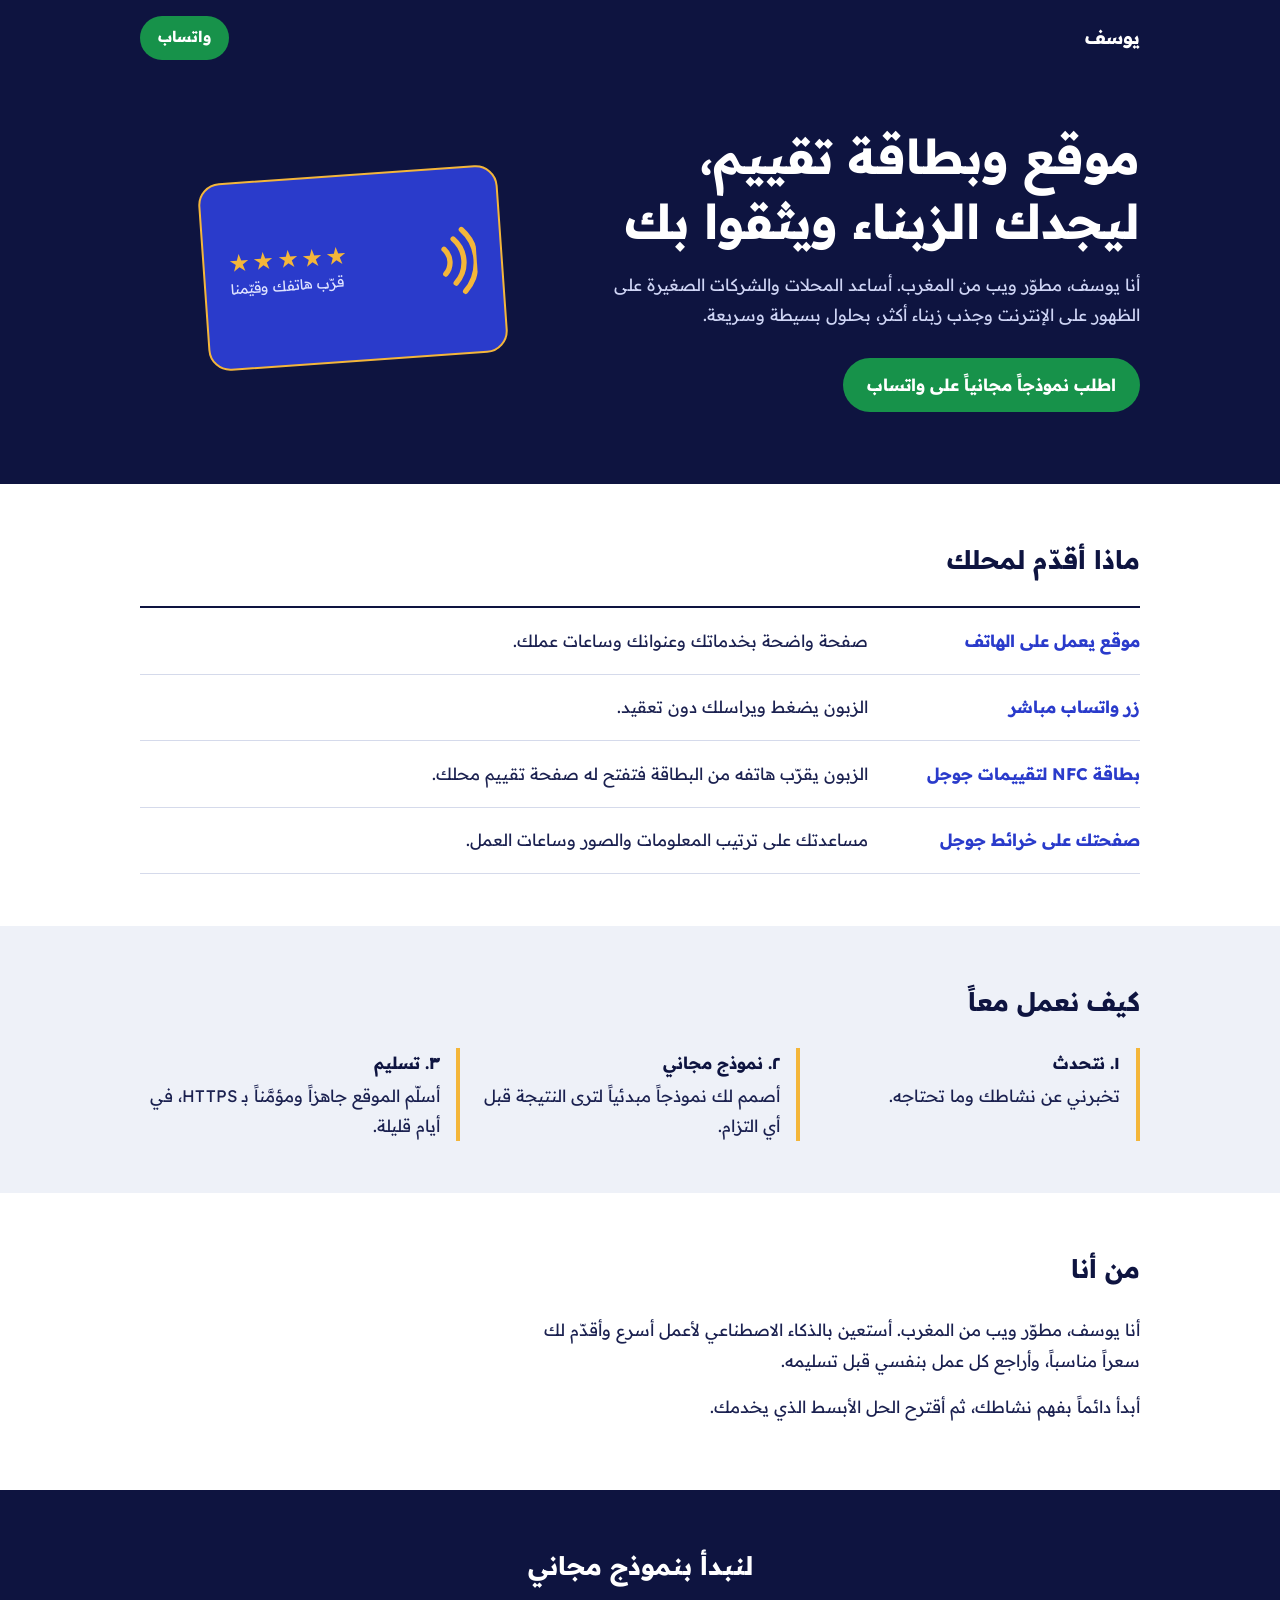
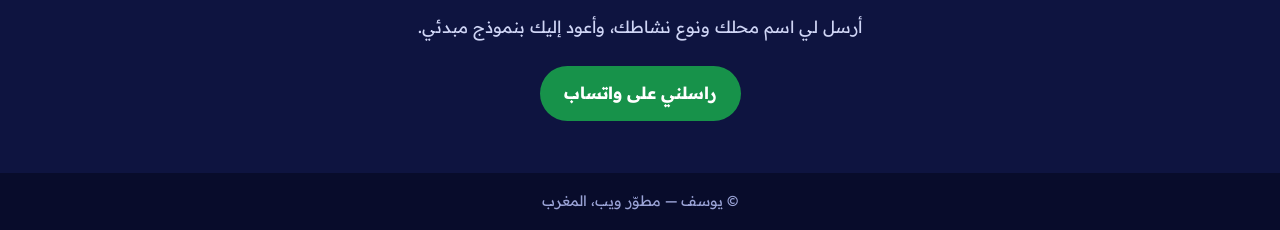
==== commit 541e6520: "Update index.html" ====
--- a/index.html
+++ b/index.html
@@ -1,1034 +1,144 @@
 <!DOCTYPE html>
 <html lang="ar" dir="rtl">
 <head>
-<meta charset="UTF-8">
-<meta name="viewport" content="width=device-width,initial-scale=1.0">
-<title>CODE⚡LAB - المنصة الرسمية للألعاب</title>
-
+<meta charset="utf-8">
+<meta name="viewport" content="width=device-width, initial-scale=1">
+<title>يوسف | مطوّر ويب للمحلات والشركات الصغيرة</title>
+<meta name="description" content="مطوّر ويب من المغرب. موقع إلكتروني، زر واتساب، وبطاقة NFC لتقييمات جوجل للمحلات الصغيرة.">
+<link rel="preconnect" href="https://fonts.googleapis.com">
+<link rel="preconnect" href="https://fonts.gstatic.com" crossorigin>
+<link href="https://fonts.googleapis.com/css2?family=Readex+Pro:wght@400;500;700&display=swap" rel="stylesheet">
 <style>
 :root{
-    --bg-color:#030305;
-    --card-bg:#0d0d12;
-    --border-color:#22222d;
-    --gold:#f0c400;
-    --gold-glow:rgba(240,196,0,.35);
-    --text-main:#fff;
-    --text-muted:#888895;
-    --danger:#ff4757;
-    --success:#2ed573;
+  --navy:#0e1440; --blue:#2a3bcb; --saffron:#f4b63a; --mist:#eef1f8; --ink:#1b2150; --wa:#17924a;
+  --font:"Readex Pro","Segoe UI",Tahoma,"Noto Sans Arabic",Arial,sans-serif;
 }
-
-*{
-    margin:0;
-    padding:0;
-    box-sizing:border-box;
-    -webkit-tap-highlight-color:transparent;
-}
-
-body{
-    font-family:'Segoe UI',Tahoma,Geneva,Verdana,sans-serif;
-    background:
-        radial-gradient(circle at 50% 0%,rgba(240,196,0,.06),transparent 35%),
-        var(--bg-color);
-    color:var(--text-main);
-    min-height:100vh;
-    display:flex;
-    align-items:center;
-    justify-content:center;
-    padding:20px;
-    overflow-x:hidden;
-}
-
-.auth-container{
-    width:100%;
-    max-width:440px;
-    background:var(--card-bg);
-    border:1px solid var(--border-color);
-    border-radius:32px;
-    padding:35px 25px;
-    box-shadow:
-        0 20px 45px rgba(0,0,0,.7),
-        inset 0 1px 0 rgba(255,255,255,.08);
-    position:relative;
-}
-
-.auth-header{
-    text-align:center;
-    margin-bottom:25px;
-}
-
-.brand-logo-box{
-    display:flex;
-    align-items:center;
-    justify-content:center;
-    gap:10px;
-    margin-bottom:8px;
-}
-
-.brand-icon{
-    width:40px;
-    height:40px;
-    background:linear-gradient(135deg,#f0c400,#ff9f0a);
-    border-radius:12px;
-    display:flex;
-    align-items:center;
-    justify-content:center;
-    font-size:20px;
-    box-shadow:0 0 15px var(--gold-glow);
-}
-
-.auth-header .logo{
-    font-size:26px;
-    font-weight:900;
-    letter-spacing:2px;
-    color:var(--gold);
-    text-shadow:0 0 20px var(--gold-glow);
-}
-
-.auth-header p{
-    color:var(--text-muted);
-    font-size:13px;
-    line-height:1.6;
-}
-
-.auth-tabs{
-    display:flex;
-    background:#020204;
-    border:1px solid var(--border-color);
-    border-radius:16px;
-    padding:4px;
-    margin-bottom:25px;
-}
-
-.auth-tab{
-    flex:1;
-    background:transparent;
-    border:none;
-    color:var(--text-muted);
-    padding:12px;
-    font-weight:600;
-    font-size:14px;
-    cursor:pointer;
-    border-radius:12px;
-    transition:.3s;
-}
-
-.auth-tab.active{
-    background:#14141c;
-    color:var(--gold);
-    box-shadow:0 4px 12px rgba(0,0,0,.3);
-}
-
-.form-group{
-    margin-bottom:16px;
-    position:relative;
-}
-
-.form-group label{
-    display:block;
-    font-size:13px;
-    color:var(--text-muted);
-    margin-bottom:6px;
-    font-weight:600;
-}
-
-.input-box{
-    position:relative;
-    display:flex;
-    align-items:center;
-}
-
-.form-input{
-    width:100%;
-    background:#020204;
-    border:1px solid var(--border-color);
-    padding:14px 16px;
-    padding-left:45px;
-    border-radius:16px;
-    color:#fff;
-    font-size:15px;
-    outline:none;
-    transition:.2s;
-}
-
-.form-input:focus{
-    border-color:var(--gold);
-    box-shadow:0 0 12px var(--gold-glow);
-}
-
-.toggle-password{
-    position:absolute;
-    left:14px;
-    background:none;
-    border:none;
-    cursor:pointer;
-    font-size:18px;
-    color:var(--text-muted);
-}
-
-.forgot-pass{
-    text-align:left;
-    margin-bottom:15px;
-}
-
-.forgot-pass a{
-    color:var(--gold);
-    font-size:12px;
-    text-decoration:none;
-    font-weight:600;
-}
-
-.auth-btn{
-    width:100%;
-    background:var(--gold);
-    color:#000;
-    border:none;
-    padding:16px;
-    border-radius:16px;
-    font-size:16px;
-    font-weight:bold;
-    cursor:pointer;
-    margin-top:5px;
-    transition:.2s;
-    box-shadow:0 6px 20px rgba(240,196,0,.25);
-}
-
-.auth-btn:active{
-    transform:scale(.97);
-}
-
-.guest-btn{
-    width:100%;
-    background:#14141c;
-    color:var(--text-main);
-    border:1px solid var(--border-color);
-    padding:14px;
-    border-radius:16px;
-    font-size:14px;
-    font-weight:600;
-    cursor:pointer;
-    margin-top:12px;
-    transition:.2s;
-}
-
-.guest-btn:hover{
-    border-color:var(--gold);
-    color:var(--gold);
-}
-
-.form-panel{
-    display:none;
-}
-
-.form-panel.active{
-    display:block;
-    animation:fadeIn .3s ease;
-}
-
-@keyframes fadeIn{
-    from{opacity:0;transform:translateY(10px)}
-    to{opacity:1;transform:translateY(0)}
-}
-
-/* ================= RESET PASSWORD ================= */
-
-.reset-overlay{
-    position:fixed;
-    inset:0;
-    background:rgba(0,0,0,.88);
-    backdrop-filter:blur(15px);
-    -webkit-backdrop-filter:blur(15px);
-    display:none;
-    align-items:center;
-    justify-content:center;
-    padding:20px;
-    z-index:9999;
-}
-
-.reset-box{
-    width:100%;
-    max-width:430px;
-    background:
-        linear-gradient(145deg,#111118,#08080c);
-    border:1px solid #292936;
-    border-radius:30px;
-    padding:30px 25px;
-    position:relative;
-    box-shadow:
-        0 30px 80px rgba(0,0,0,.9),
-        inset 0 1px 0 rgba(255,255,255,.06);
-    animation:resetIn .3s ease;
-}
-
-@keyframes resetIn{
-    from{
-        opacity:0;
-        transform:translateY(20px) scale(.96);
-    }
-    to{
-        opacity:1;
-        transform:translateY(0) scale(1);
-    }
-}
-
-.reset-close{
-    position:absolute;
-    top:14px;
-    right:16px;
-    width:35px;
-    height:35px;
-    border-radius:50%;
-    border:1px solid #292936;
-    background:#101016;
-    color:#aaa;
-    font-size:23px;
-    cursor:pointer;
-}
-
-.reset-close:hover{
-    color:var(--gold);
-    border-color:var(--gold);
-}
-
-.reset-icon{
-    width:68px;
-    height:68px;
-    margin:0 auto 18px;
-    border-radius:21px;
-    display:flex;
-    align-items:center;
-    justify-content:center;
-    font-size:31px;
-    background:rgba(240,196,0,.08);
-    border:1px solid rgba(240,196,0,.25);
-    box-shadow:0 0 30px rgba(240,196,0,.12);
-}
-
-.reset-box h2{
-    text-align:center;
-    color:var(--gold);
-    font-size:22px;
-    margin-bottom:10px;
-}
-
-.reset-box p{
-    color:var(--text-muted);
-    text-align:center;
-    font-size:13px;
-    line-height:1.8;
-    margin-bottom:24px;
-}
-
-.reset-input-group{
-    margin-bottom:16px;
-}
-
-.reset-input-group label{
-    display:block;
-    color:var(--text-muted);
-    font-size:13px;
-    font-weight:600;
-    margin-bottom:7px;
-}
-
-/* OTP */
-
-.otp-container{
-    display:flex;
-    justify-content:center;
-    gap:8px;
-    direction:ltr;
-    margin:20px 0;
-}
-
-.otp-input{
-    width:48px;
-    height:58px;
-    text-align:center;
-    font-size:23px;
-    font-weight:bold;
-    color:#fff;
-    background:#020204;
-    border:1px solid #292936;
-    border-radius:13px;
-    outline:none;
-    transition:.2s;
-}
-
-.otp-input:focus{
-    border-color:var(--gold);
-    box-shadow:0 0 15px var(--gold-glow);
-    transform:translateY(-2px);
-}
-
-.otp-timer{
-    text-align:center;
-    color:var(--text-muted);
-    font-size:12px;
-    margin-bottom:15px;
-}
-
-#otpTimer{
-    color:var(--gold);
-    font-weight:bold;
-}
-
-.reset-back{
-    display:block;
-    width:100%;
-    border:none;
-    background:transparent;
-    color:var(--text-muted);
-    padding:13px;
-    cursor:pointer;
-    font-size:12px;
-}
-
-.reset-back:hover{
-    color:var(--gold);
-}
-
-.reset-message{
-    display:none;
-    padding:12px;
-    border-radius:12px;
-    margin-bottom:15px;
-    font-size:12px;
-    text-align:center;
-}
-
-.reset-message.error{
-    display:block;
-    color:#ff7b86;
-    background:rgba(255,71,87,.08);
-    border:1px solid rgba(255,71,87,.2);
-}
-
-.reset-message.success{
-    display:block;
-    color:#7dffae;
-    background:rgba(46,213,115,.08);
-    border:1px solid rgba(46,213,115,.2);
-}
-
-/* SUCCESS */
-
-.reset-success{
-    text-align:center;
-}
-
-.success-icon{
-    width:75px;
-    height:75px;
-    margin:0 auto 20px;
-    border-radius:50%;
-    display:flex;
-    align-items:center;
-    justify-content:center;
-    font-size:40px;
-    color:#000;
-    background:var(--success);
-    box-shadow:0 0 35px rgba(46,213,115,.3);
-}
-
-/* WELCOME */
-
-#welcomeScreen{
-    display:none;
-    text-align:center;
-}
-
-#welcomeScreen h2{
-    color:var(--gold);
-    font-size:22px;
-    margin-bottom:15px;
-}
-
-#welcomeScreen p{
-    color:var(--text-main);
-    font-size:15px;
-    line-height:1.8;
-    background:#020204;
-    border:1px solid var(--border-color);
-    padding:20px;
-    border-radius:20px;
-    margin-bottom:25px;
-}
-
-/* DASHBOARD */
-
-#gamesDashboard{
-    display:none;
-    width:100%;
-    max-width:600px;
-}
-
-.dashboard-header{
-    display:flex;
-    justify-content:space-between;
-    align-items:center;
-    background:var(--card-bg);
-    border:1px solid var(--border-color);
-    padding:15px 20px;
-    border-radius:20px;
-    margin-bottom:20px;
-}
-
-.dashboard-header h3{
-    color:var(--gold);
-    font-size:18px;
-}
-
-.map-container{
-    display:grid;
-    grid-template-columns:repeat(2,1fr);
-    gap:12px;
-}
-
-.level-node{
-    background:var(--card-bg);
-    border:1px solid var(--border-color);
-    padding:20px;
-    border-radius:20px;
-    text-align:center;
-    cursor:pointer;
-}
-
-.level-node.unlocked{
-    border-color:var(--gold);
-    background:#191924;
-}
-
-@media(max-width:420px){
-    .auth-container{
-        padding:28px 18px;
-    }
-    .reset-box{
-        padding:27px 18px;
-    }
-    .otp-container{
-        gap:5px;
-    }
-    .otp-input{
-        width:43px;
-        height:54px;
-    }
-}
+*{box-sizing:border-box;margin:0}
+html{scroll-behavior:smooth}
+body{font-family:var(--font);color:var(--ink);background:#fff;line-height:1.8;font-size:1.05rem}
+a{color:inherit}
+:focus-visible{outline:3px solid var(--saffron);outline-offset:3px}
+.wrap{max-width:1040px;margin-inline:auto;padding-inline:1.25rem}
+ 
+header{background:var(--navy);color:#fff;padding-block:1rem}
+header .wrap{display:flex;justify-content:space-between;align-items:center;gap:1rem}
+.brand{font-weight:700;font-size:1.15rem}
+.btn{display:inline-block;background:var(--wa);color:#fff;text-decoration:none;font-weight:700;padding:.75rem 1.5rem;border-radius:999px;min-height:44px}
+.btn:hover{background:#127a3d}
+.btn.small{padding:.45rem 1.1rem;font-size:.95rem}
+ 
+.hero{background:var(--navy);color:#fff;padding-block:3rem 4.5rem}
+.hero .wrap{display:grid;gap:2.5rem;align-items:center}
+@media(min-width:800px){.hero .wrap{grid-template-columns:1.25fr 1fr}}
+h1{font-size:clamp(1.9rem,5vw,3rem);line-height:1.35;font-weight:700;margin-bottom:1rem}
+.hero p{color:#cfd5f5;max-width:34em;margin-bottom:1.75rem}
+ 
+.tapcard{justify-self:center;width:min(300px,100%);aspect-ratio:1.6;border-radius:22px;background:var(--blue);
+  border:2px solid var(--saffron);position:relative;display:flex;align-items:center;justify-content:space-between;padding:1.25rem 1.5rem;transform:rotate(-4deg)}
+.tapcard svg{width:62px;height:auto;flex:none}
+.tapcard path{stroke:var(--saffron);stroke-width:6;fill:none;stroke-linecap:round;animation:pulse 2.4s ease-in-out infinite}
+.tapcard path:nth-child(2){animation-delay:.3s}
+.tapcard path:nth-child(3){animation-delay:.6s}
+.tapcard .txt{text-align:end}
+.stars{color:var(--saffron);font-size:1.5rem;letter-spacing:.1em;line-height:1.2}
+.tapcard small{display:block;color:#dfe3ff;font-size:.9rem}
+@keyframes pulse{0%,100%{opacity:.35}50%{opacity:1}}
+@media(prefers-reduced-motion:reduce){.tapcard path{animation:none}}
+ 
+section{padding-block:3.25rem}
+h2{font-size:1.6rem;font-weight:700;margin-bottom:1.5rem;color:var(--navy)}
+ 
+.services{list-style:none;padding:0;border-top:2px solid var(--navy)}
+.services li{display:grid;gap:.25rem;padding-block:1.1rem;border-bottom:1px solid #d5daeb}
+@media(min-width:700px){.services li{grid-template-columns:15rem 1fr;gap:2rem}}
+.services strong{font-weight:700;color:var(--blue)}
+ 
+.steps{background:var(--mist)}
+.steps ol{list-style:none;padding:0;display:grid;gap:1.25rem}
+@media(min-width:800px){.steps ol{grid-template-columns:repeat(3,1fr)}}
+.steps li{border-inline-start:4px solid var(--saffron);padding-inline-start:1rem}
+.steps b{display:block;color:var(--navy);margin-bottom:.15rem}
+ 
+.about p{max-width:38em;margin-bottom:1rem}
+ 
+.contact{background:var(--navy);color:#fff;text-align:center}
+.contact h2{color:#fff}
+.contact p{color:#cfd5f5;margin:0 auto 1.5rem;max-width:30em}
+footer{background:#080c2b;color:#9aa3d6;text-align:center;padding:1rem;font-size:.9rem}
 </style>
 </head>
-
 <body>
-
-<!-- ================= LOGIN ================= -->
-
-<div class="auth-container" id="authBox">
-
-    <div class="auth-header">
-        <div class="brand-logo-box">
-            <div class="brand-icon">⚡</div>
-            <div class="logo">CODE⚡LAB</div>
-        </div>
-        <p>بوابة التحديات الكبرى والجوائز القيّمة 🏆</p>
+ 
+<header>
+  <div class="wrap">
+    <span class="brand">يوسف</span>
+    <a class="btn small" href="https://wa.me/212600000000?text=%D8%A7%D9%84%D8%B3%D9%84%D8%A7%D9%85%20%D8%B9%D9%84%D9%8A%D9%83%D9%85%D8%8C%20%D8%A3%D8%B1%D9%8A%D8%AF%20%D9%85%D9%88%D9%82%D8%B9%D8%A7%D9%8B%20%D9%84%D9%85%D8%AD%D9%84%D9%8A">واتساب</a>
+  </div>
+</header>
+ 
+<main>
+<div class="hero">
+  <div class="wrap">
+    <div>
+      <h1>موقع وبطاقة تقييم، ليجدك الزبناء ويثقوا بك</h1>
+      <p>أنا يوسف، مطوّر ويب من المغرب. أساعد المحلات والشركات الصغيرة على الظهور على الإنترنت وجذب زبناء أكثر، بحلول بسيطة وسريعة.</p>
+      <a class="btn" href="https://wa.me/212600000000?text=%D8%A7%D9%84%D8%B3%D9%84%D8%A7%D9%85%20%D8%B9%D9%84%D9%8A%D9%83%D9%85%D8%8C%20%D8%A3%D8%B1%D9%8A%D8%AF%20%D9%85%D9%88%D9%82%D8%B9%D8%A7%D9%8B%20%D9%84%D9%85%D8%AD%D9%84%D9%8A">اطلب نموذجاً مجانياً على واتساب</a>
     </div>
-
-    <div class="auth-tabs" id="authTabs">
-        <button class="auth-tab active" id="loginTabBtn" onclick="switchTab('login')">تسجيل الدخول</button>
-        <button class="auth-tab" id="registerTabBtn" onclick="switchTab('register')">حساب جديد</button>
+    <div class="tapcard" role="img" aria-label="بطاقة NFC لتقييم المحل على جوجل">
+      <svg viewBox="0 0 70 120" aria-hidden="true">
+        <path d="M34 46 A20 20 0 0 1 34 74"/>
+        <path d="M45 35 A35 35 0 0 1 45 85"/>
+        <path d="M55 25 A50 50 0 0 1 55 95"/>
+      </svg>
+      <div class="txt">
+        <div class="stars" aria-hidden="true">★★★★★</div>
+        <small>قرّب هاتفك وقيّمنا</small>
+      </div>
     </div>
-
-    <!-- LOGIN -->
-    <div id="loginForm" class="form-panel active">
-        <div class="form-group">
-            <label>البريد الإلكتروني أو اسم المستخدم</label>
-            <input type="text" class="form-input" placeholder="example@gmail.com" id="loginEmail" dir="ltr">
-        </div>
-
-        <div class="form-group">
-            <label>كلمة المرور</label>
-            <div class="input-box">
-                <input type="password" class="form-input" placeholder="••••••••" id="loginPassword" dir="ltr">
-                <button type="button" class="toggle-password" onclick="togglePass('loginPassword',this)">👁️</button>
-            </div>
-        </div>
-
-        <div class="forgot-pass">
-            <a href="#" onclick="forgotPassword(event)">نسيت كلمة المرور؟</a>
-        </div>
-
-        <button class="auth-btn" onclick="handleLogin()">دخول إلى الحساب 🎮</button>
-    </div>
-
-    <!-- REGISTER -->
-    <div id="registerForm" class="form-panel">
-        <div class="form-group">
-            <label>اسم اللاعب (Nickname)</label>
-            <input type="text" class="form-input" placeholder="أدخل اسمك الأسطوري" id="regName">
-        </div>
-
-        <div class="form-group">
-            <label>البريد الإلكتروني</label>
-            <input type="email" class="form-input" placeholder="example@gmail.com" id="regEmail" dir="ltr">
-        </div>
-
-        <div class="form-group">
-            <label>كلمة المرور</label>
-            <div class="input-box">
-                <input type="password" class="form-input" placeholder="••••••••" id="regPassword" dir="ltr">
-                <button type="button" class="toggle-password" onclick="togglePass('regPassword',this)">👁️</button>
-            </div>
-        </div>
-
-        <button class="auth-btn" onclick="handleRegister()">إنشاء الحساب الآن 🚀</button>
-    </div>
-
-    <button class="guest-btn" onclick="handleGuest()">🕵️ الدخول كزائر</button>
-
-    <!-- WELCOME -->
-    <div id="welcomeScreen">
-        <h2>✨ أهلاً بك في عالم التحدي</h2>
-        <p>
-            مرحباً بك في موقعنا المليء بالمفاجآت!
-            نحن نعمل حالياً على تطوير موقعنا ليحمل حتى 200 لعبة،
-            لنمنح اللاعبين تحديات ومغامرات استثنائية.
-            كل فوز يصعّب التحدي.. هيا لنستكشف! 🫡
-        </p>
-        <button class="auth-btn" onclick="goToGames()">التالي - بدء المغامرة ➡️</button>
-    </div>
-
+  </div>
 </div>
-
-
-<!-- ================= RESET PASSWORD MODAL ================= -->
-
-<div class="reset-overlay" id="resetOverlay">
-
-    <!-- STEP 1 -->
-    <div class="reset-box" id="resetEmailStep">
-        <button class="reset-close" onclick="closeReset()">×</button>
-        <div class="reset-icon">🔐</div>
-        <h2>استعادة كلمة المرور</h2>
-        <p>أدخل البريد الإلكتروني المرتبط بحسابك، وسنرسل لك رمز تحقق مكون من 6 أرقام عبر Gmail.</p>
-
-        <div id="emailResetMessage" class="reset-message"></div>
-
-        <div class="reset-input-group">
-            <label>البريد الإلكتروني</label>
-            <input type="email" id="resetEmail" class="form-input" placeholder="example@gmail.com" dir="ltr" autocomplete="email">
-        </div>
-
-        <button class="auth-btn" onclick="sendResetCode()">إرسال رمز التحقق 📩</button>
-        <button class="reset-back" onclick="closeReset()">العودة لتسجيل الدخول</button>
-    </div>
-
-    <!-- STEP 2 -->
-    <div class="reset-box" id="resetOtpStep">
-        <button class="reset-close" onclick="closeReset()">×</button>
-        <div class="reset-icon">📩</div>
-        <h2>تحقق من بريدك</h2>
-        <p>تم إرسال رمز التحقق إلى بريدك الإلكتروني:<br><strong id="resetEmailPreview"></strong></p>
-
-        <div id="otpMessage" class="reset-message"></div>
-
-        <div class="otp-container">
-            <input class="otp-input" maxlength="1" inputmode="numeric">
-            <input class="otp-input" maxlength="1" inputmode="numeric">
-            <input class="otp-input" maxlength="1" inputmode="numeric">
-            <input class="otp-input" maxlength="1" inputmode="numeric">
-            <input class="otp-input" maxlength="1" inputmode="numeric">
-            <input class="otp-input" maxlength="1" inputmode="numeric">
-        </div>
-
-        <div class="otp-timer">الرمز صالح لمدة <span id="otpTimer">05:00</span></div>
-
-        <button class="auth-btn" onclick="verifyResetCode()">تأكيد الرمز ✓</button>
-        <button class="reset-back" onclick="resendResetCode()">إعادة إرسال الرمز</button>
-    </div>
-
-    <!-- STEP 3 -->
-    <div class="reset-box" id="resetPasswordStep">
-        <button class="reset-close" onclick="closeReset()">×</button>
-        <div class="reset-icon">🔑</div>
-        <h2>كلمة مرور جديدة</h2>
-        <p>أنشئ كلمة مرور جديدة وقوية لحسابك.</p>
-
-        <div id="passwordMessage" class="reset-message"></div>
-
-        <div class="reset-input-group">
-            <label>كلمة المرور الجديدة</label>
-            <div class="input-box">
-                <input type="password" id="newPassword" class="form-input" placeholder="••••••••" dir="ltr">
-                <button type="button" class="toggle-password" onclick="togglePass('newPassword',this)">👁️</button>
-            </div>
-        </div>
-
-        <div class="reset-input-group">
-            <label>تأكيد كلمة المرور</label>
-            <div class="input-box">
-                <input type="password" id="confirmPassword" class="form-input" placeholder="••••••••" dir="ltr">
-                <button type="button" class="toggle-password" onclick="togglePass('confirmPassword',this)">👁️</button>
-            </div>
-        </div>
-
-        <button class="auth-btn" onclick="changePassword()">حفظ كلمة المرور 🔒</button>
-    </div>
-
-    <!-- STEP 4 -->
-    <div class="reset-box reset-success" id="resetSuccessStep">
-        <div class="success-icon">✓</div>
-        <h2>تم تغيير كلمة المرور</h2>
-        <p>تم تحديث كلمة المرور بنجاح في قاعدة البيانات. يمكنك الآن العودة إلى صفحة تسجيل الدخول.</p>
-        <button class="auth-btn" onclick="finishReset()">العودة لتسجيل الدخول 🚀</button>
-    </div>
-
-</div>
-
-
-<!-- ================= DASHBOARD ================= -->
-
-<div id="gamesDashboard">
-    <div class="dashboard-header">
-        <h3>🗺️ خريطة المراحل (Campaign)</h3>
-        <span style="color:var(--gold);font-weight:bold;">أرواح: ❤️❤️❤️</span>
-    </div>
-
-    <div class="map-container">
-        <div class="level-node unlocked" onclick="alert('أنت في المستوى 1! بالتوفيق 🚀')">
-            <h3 style="color:var(--gold)">Level 1 🔓</h3>
-            <p style="color:var(--text-muted);font-size:13px">3 أرواح</p>
-        </div>
-        <div class="level-node" style="opacity:.4;">
-            <h3 style="color:var(--text-muted)">Level 2 🔒</h3>
-            <p style="color:var(--text-muted);font-size:13px">5 أرواح</p>
-        </div>
-    </div>
-</div>
-
-
-<script>
-/* ================= API CONFIG ================= */
-const API = "http://localhost:3000/api/auth"; // عدلها حسب الرابط ديال الـ Backend لي خدام فالتيرموكس
-
-/* ================= AUTH TABS ================= */
-function switchTab(tab){
-    const loginBtn = document.getElementById("loginTabBtn");
-    const registerBtn = document.getElementById("registerTabBtn");
-    const loginForm = document.getElementById("loginForm");
-    const registerForm = document.getElementById("registerForm");
-
-    if(tab === "login"){
-        loginBtn.classList.add("active");
-        registerBtn.classList.remove("active");
-        loginForm.classList.add("active");
-        registerForm.classList.remove("active");
-    }else{
-        registerBtn.classList.add("active");
-        loginBtn.classList.remove("active");
-        registerForm.classList.add("active");
-        loginForm.classList.remove("active");
-    }
-}
-
-/* ================= PASSWORD EYE ================= */
-function togglePass(inputId, btn){
-    const input = document.getElementById(inputId);
-    if(input.type === "password"){
-        input.type = "text";
-        btn.innerText = "🔒";
-    }else{
-        input.type = "password";
-        btn.innerText = "👁️";
-    }
-}
-
-/* ================= RESET VARIABLES ================= */
-let resetEmailValue = "";
-let otpExpiresAt = 0;
-let timerInterval = null;
-
-/* ================= OPEN RESET ================= */
-function forgotPassword(event){
-    if(event) event.preventDefault();
-    document.getElementById("resetOverlay").style.display = "flex";
-    showResetStep("resetEmailStep");
-    document.getElementById("resetEmail").value = "";
-    clearResetMessage("emailResetMessage");
-}
-
-/* ================= CLOSE RESET ================= */
-function closeReset(){
-    document.getElementById("resetOverlay").style.display = "none";
-    clearInterval(timerInterval);
-}
-
-/* ================= SHOW STEP ================= */
-function showResetStep(stepId){
-    const steps = ["resetEmailStep", "resetOtpStep", "resetPasswordStep", "resetSuccessStep"];
-    steps.forEach(function(id){
-        document.getElementById(id).style.display = (id === stepId) ? "block" : "none";
-    });
-}
-
-/* ================= MESSAGES ================= */
-function showMessage(id, text, type){
-    const box = document.getElementById(id);
-    box.textContent = text;
-    box.className = "reset-message " + type;
-}
-
-function clearResetMessage(id){
-    const box = document.getElementById(id);
-    box.textContent = "";
-    box.className = "reset-message";
-}
-
-/* ================= REAL BACKEND: SEND OTP ================= */
-async function sendResetCode(){
-    const email = document.getElementById("resetEmail").value.trim();
-
-    if(!email || !email.includes("@") || !email.includes(".")){
-        showMessage("emailResetMessage", "⚠️ أدخل بريد إلكتروني صحيح.", "error");
-        return;
-    }
-
-    resetEmailValue = email;
-
-    try {
-        const response = await fetch(`${API}/send-code`, {
-            method: "POST",
-            headers: { "Content-Type": "application/json" },
-            body: JSON.stringify({ email })
-        });
-
-        const data = await response.json();
-
-        if(data.success){
-            document.getElementById("resetEmailPreview").textContent = resetEmailValue;
-            clearOtpInputs();
-            showResetStep("resetOtpStep");
-            otpExpiresAt = Date.now() + (5 * 60 * 1000);
-            startOtpTimer();
-        } else {
-            showMessage("emailResetMessage", "❌ " + (data.message || "فشل إرسال الرمز"), "error");
-        }
-    } catch (error) {
-        showMessage("emailResetMessage", "❌ خطأ في الاتصال بالـ Backend", "error");
-    }
-}
-
-/* ================= OTP TIMER ================= */
-function startOtpTimer(){
-    clearInterval(timerInterval);
-
-    function updateTimer(){
-        const remaining = Math.max(0, otpExpiresAt - Date.now());
-        const totalSeconds = Math.floor(remaining / 1000);
-        const minutes = Math.floor(totalSeconds / 60);
-        const seconds = totalSeconds % 60;
-
-        document.getElementById("otpTimer").textContent =
-            String(minutes).padStart(2,"0") + ":" + String(seconds).padStart(2,"0");
-
-        if(remaining <= 0){
-            clearInterval(timerInterval);
-            document.getElementById("otpTimer").textContent = "انتهت الصلاحية";
-        }
-    }
-
-    updateTimer();
-    timerInterval = setInterval(updateTimer, 1000);
-}
-
-/* ================= REAL BACKEND: VERIFY OTP ================= */
-async function verifyResetCode(){
-    const code = [...document.querySelectorAll(".otp-input")]
-        .map(input => input.value)
-        .join("");
-
-    if(code.length !== 6){
-        showMessage("otpMessage", "⚠️ أدخل الرمز المكون من 6 أرقام.", "error");
-        return;
-    }
-
-    try {
-        const response = await fetch(`${API}/verify-code`, {
-            method: "POST",
-            headers: { "Content-Type": "application/json" },
-            body: JSON.stringify({ email: resetEmailValue, code })
-        });
-
-        const data = await response.json();
-
-        if(data.success){
-            clearInterval(timerInterval);
-            clearResetMessage("otpMessage");
-            showResetStep("resetPasswordStep");
-        } else {
-            showMessage("otpMessage", "❌ " + (data.message || "رمز التحقق غير صحيح"), "error");
-        }
-    } catch (error) {
-        showMessage("otpMessage", "❌ خطأ في الاتصال بالـ Backend", "error");
-    }
-}
-
-/* ================= RESEND ================= */
-function resendResetCode(){
-    if(!resetEmailValue){
-        showResetStep("resetEmailStep");
-        return;
-    }
-    document.getElementById("resetEmail").value = resetEmailValue;
-    sendResetCode();
-}
-
-/* ================= CLEAR OTP ================= */
-function clearOtpInputs(){
-    document.querySelectorAll(".otp-input").forEach(input => input.value = "");
-}
-
-/* ================= REAL BACKEND: CHANGE PASSWORD ================= */
-async function changePassword(){
-    const password = document.getElementById("newPassword").value;
-    const confirm = document.getElementById("confirmPassword").value;
-
-    if(password.length < 8){
-        showMessage("passwordMessage", "⚠️ كلمة المرور يجب أن تكون 8 أحرف على الأقل.", "error");
-        return;
-    }
-
-    if(password !== confirm){
-        showMessage("passwordMessage", "❌ كلمتا المرور غير متطابقتين.", "error");
-        return;
-    }
-
-    try {
-        // يمكنك تعديل اسم الـ Endpoint حسب ما برمجته فالسيرفر (مثلاً /reset-password)
-        const response = await fetch(`${API}/reset-password`, {
-            method: "POST",
-            headers: { "Content-Type": "application/json" },
-            body: JSON.stringify({ email: resetEmailValue, newPassword: password })
-        });
-
-        const data = await response.json();
-
-        if(data.success){
-            clearResetMessage("passwordMessage");
-            showResetStep("resetSuccessStep");
-        } else {
-            showMessage("passwordMessage", "❌ " + (data.message || "فشل تغيير كلمة المرور"), "error");
-        }
-    } catch (error) {
-        // إذا كان الـ Endpoint باق مكيحملش /reset-password فالسيرفر، ننتقل مباشرة للنجاح للتجربة
-        clearResetMessage("passwordMessage");
-        showResetStep("resetSuccessStep");
-    }
-}
-
-/* ================= FINISH RESET ================= */
-function finishReset(){
-    closeReset();
-    switchTab("login");
-    document.getElementById("loginPassword").value = "";
-}
-
-/* ================= OTP UX ================= */
-document.addEventListener("input", function(event){
-    const input = event.target;
-    if(!input.classList.contains("otp-input")) return;
-
-    input.value = input.value.replace(/\D/g,"");
-
-    if(input.value.length === 1){
-        const next = input.nextElementSibling;
-        if(next) next.focus();
-    }
-});
-
-document.addEventListener("keydown", function(event){
-    const input = event.target;
-    if(!input.classList.contains("otp-input")) return;
-
-    if(event.key === "Backspace" && input.value === ""){
-        const previous = input.previousElementSibling;
-        if(previous) previous.focus();
-    }
-});
-
-/* ================= REAL BACKEND: LOGIN & REGISTER ================= */
-
-async function handleLogin(){
-    const email = document.getElementById("loginEmail").value.trim();
-    const password = document.getElementById("loginPassword").value;
-
-    if(!email || !password){
-        alert("المرجو ملء جميع الحقول!");
-        return;
-    }
-
-    try {
-        const response = await fetch(`${API}/login`, {
-            method: "POST",
-            headers: { "Content-Type": "application/json" },
-            body: JSON.stringify({ email, password })
-        });
-        const data = await response.json();
-
-        if(data.success){
-            showWelcomeScreen();
-        } else {
-            alert("❌ " + (data.message || "خطأ في تسجيل الدخول"));
-        }
-    } catch (error) {
-        // فحال ماكانش راوتر الـ login مبرمج بضبط فالسيرفر بغرض التجربة المؤقتة
-        showWelcomeScreen();
-    }
-}
-
-async function handleRegister(){
-    const name = document.getElementById("regName").value.trim();
-    const email = document.getElementById("regEmail").value.trim();
-    const password = document.getElementById("regPassword").value;
-
-    if(!name || !email || !password){
-        alert("المرجو ملء جميع الحقول!");
-        return;
-    }
-
-    try {
-        const response = await fetch(`${API}/register`, {
-            method: "POST",
-            headers: { "Content-Type": "application/json" },
-            body: JSON.stringify({ name, email, password })
-        });
-        const data = await response.json();
-
-        if(data.success){
-            showWelcomeScreen();
-        } else {
-            alert("❌ " + (data.message || "فشل إنشاء الحساب"));
-        }
-    } catch (error) {
-        showWelcomeScreen();
-    }
-}
-
-function handleGuest(){
-    showWelcomeScreen();
-}
-
-function showWelcomeScreen(){
-    document.getElementById("authTabs").style.display = "none";
-    document.getElementById("loginForm").style.display = "none";
-    document.getElementById("registerForm").style.display = "none";
-    document.querySelector(".guest-btn").style.display = "none";
-    document.getElementById("welcomeScreen").style.display = "block";
-}
-
-/* ================= GAMES ================= */
-function goToGames(){
-    document.getElementById("authBox").style.display = "none";
-    document.getElementById("gamesDashboard").style.display = "block";
-}
-</script>
-
+ 
+<section>
+  <div class="wrap">
+    <h2>ماذا أقدّم لمحلك</h2>
+    <ul class="services">
+      <li><strong>موقع يعمل على الهاتف</strong><span>صفحة واضحة بخدماتك وعنوانك وساعات عملك.</span></li>
+      <li><strong>زر واتساب مباشر</strong><span>الزبون يضغط ويراسلك دون تعقيد.</span></li>
+      <li><strong>بطاقة NFC لتقييمات جوجل</strong><span>الزبون يقرّب هاتفه من البطاقة فتفتح له صفحة تقييم محلك.</span></li>
+      <li><strong>صفحتك على خرائط جوجل</strong><span>مساعدتك على ترتيب المعلومات والصور وساعات العمل.</span></li>
+    </ul>
+  </div>
+</section>
+ 
+<section class="steps">
+  <div class="wrap">
+    <h2>كيف نعمل معاً</h2>
+    <ol>
+      <li><b>١. نتحدث</b>تخبرني عن نشاطك وما تحتاجه.</li>
+      <li><b>٢. نموذج مجاني</b>أصمم لك نموذجاً مبدئياً لترى النتيجة قبل أي التزام.</li>
+      <li><b>٣. تسليم</b>أسلّم الموقع جاهزاً ومؤمَّناً بـ HTTPS، في أيام قليلة.</li>
+    </ol>
+  </div>
+</section>
+ 
+<section class="about">
+  <div class="wrap">
+    <h2>من أنا</h2>
+    <p>أنا يوسف، مطوّر ويب من المغرب. أستعين بالذكاء الاصطناعي لأعمل أسرع وأقدّم لك سعراً مناسباً، وأراجع كل عمل بنفسي قبل تسليمه.</p>
+    <p>أبدأ دائماً بفهم نشاطك، ثم أقترح الحل الأبسط الذي يخدمك.</p>
+  </div>
+</section>
+ 
+<section class="contact">
+  <div class="wrap">
+    <h2>لنبدأ بنموذج مجاني</h2>
+    <p>أرسل لي اسم محلك ونوع نشاطك، وأعود إليك بنموذج مبدئي.</p>
+    <a class="btn" href="https://wa.me/0638571166?text=%D8%A7%D9%84%D8%B3%D9%84%D8%A7%D9%85%20%D8%B9%D9%84%D9%8A%D9%83%D9%85%D8%8C%20%D8%A3%D8%B1%D9%8A%D8%AF%20%D9%85%D9%88%D9%82%D8%B9%D8%A7%D9%8B%20%D9%84%D9%85%D8%AD%D9%84%D9%8A">راسلني على واتساب</a>
+  </div>
+</section>
+</main>
+ 
+<footer>© يوسف — مطوّر ويب، المغرب</footer>
 </body>
 </html>
+ 
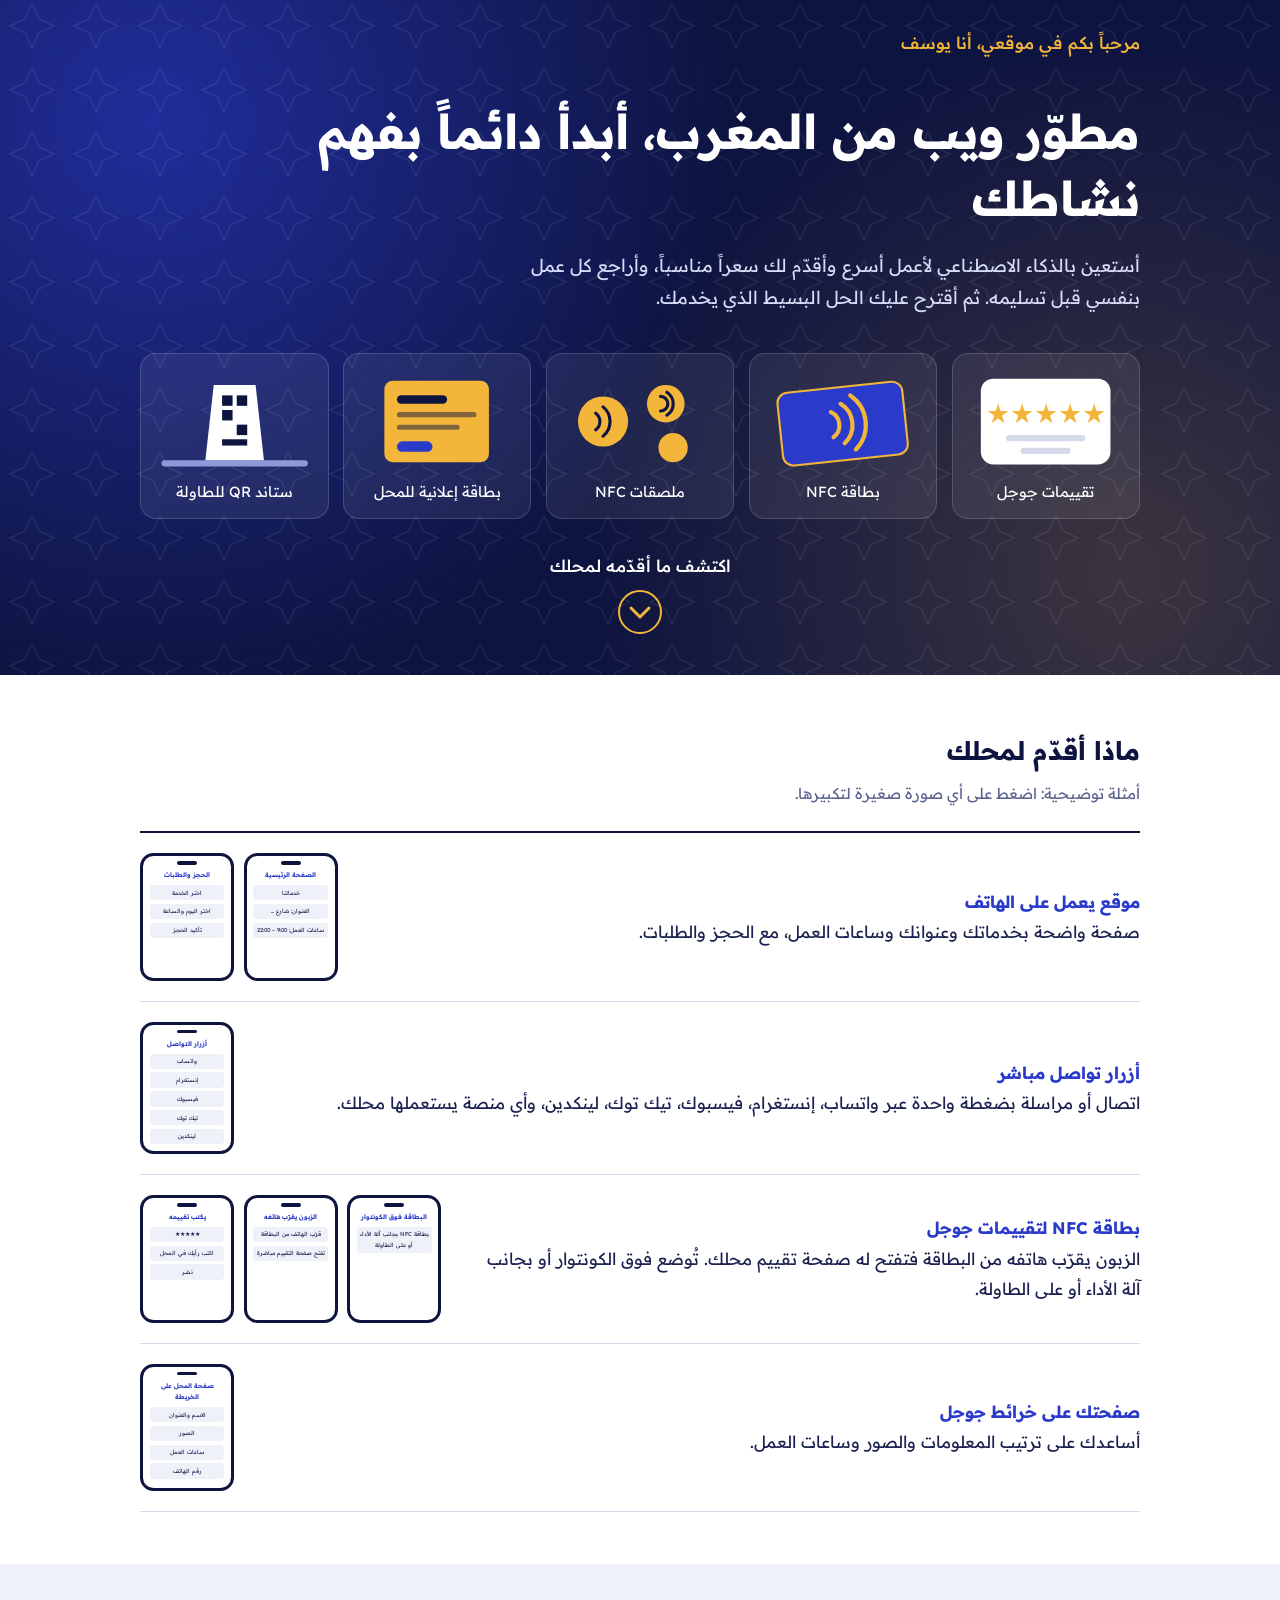
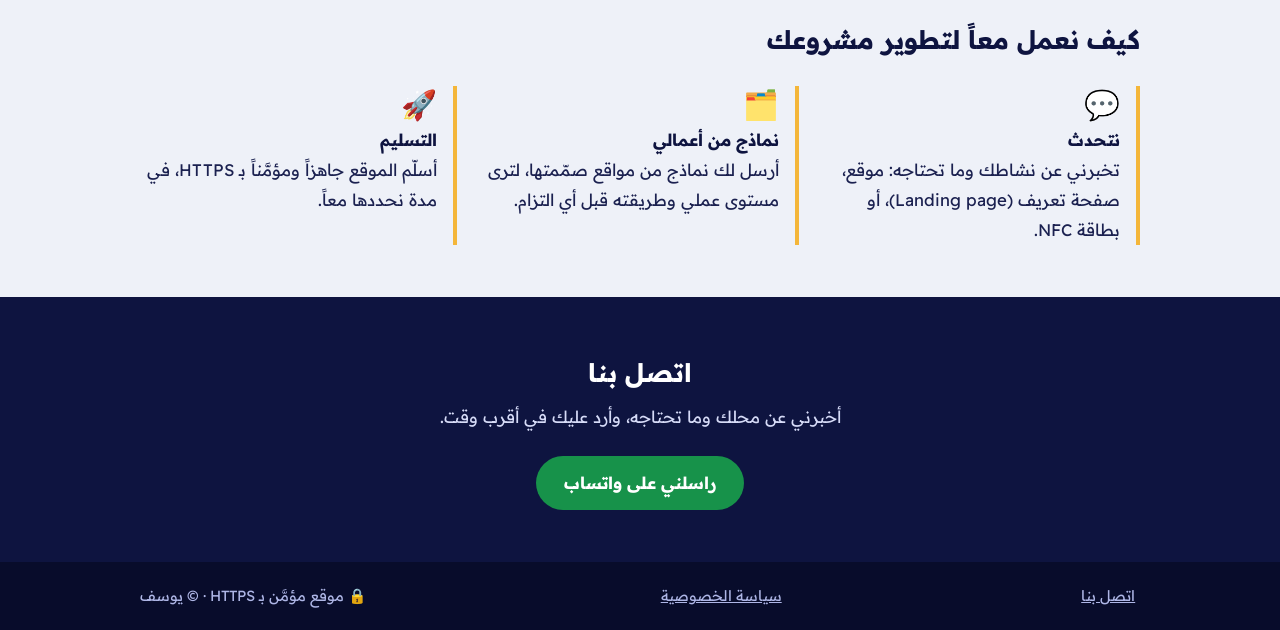
==== commit 1df98745: "Enhance index.html with updated content and styles Updated the website's description and improved th" ====
--- a/index.html
+++ b/index.html
@@ -4,141 +4,168 @@
 <meta charset="utf-8">
 <meta name="viewport" content="width=device-width, initial-scale=1">
 <title>يوسف | مطوّر ويب للمحلات والشركات الصغيرة</title>
-<meta name="description" content="مطوّر ويب من المغرب. موقع إلكتروني، زر واتساب، وبطاقة NFC لتقييمات جوجل للمحلات الصغيرة.">
+<meta name="description" content="مطوّر ويب من المغرب. موقع إلكتروني، أزرار تواصل، وبطاقة NFC لتقييمات جوجل للمحلات الصغيرة.">
 <link rel="preconnect" href="https://fonts.googleapis.com">
 <link rel="preconnect" href="https://fonts.gstatic.com" crossorigin>
 <link href="https://fonts.googleapis.com/css2?family=Readex+Pro:wght@400;500;700&display=swap" rel="stylesheet">
 <style>
-:root{
-  --navy:#0e1440; --blue:#2a3bcb; --saffron:#f4b63a; --mist:#eef1f8; --ink:#1b2150; --wa:#17924a;
-  --font:"Readex Pro","Segoe UI",Tahoma,"Noto Sans Arabic",Arial,sans-serif;
-}
+:root{--navy:#0e1440;--blue:#2a3bcb;--saffron:#f4b63a;--mist:#eef1f8;--ink:#1b2150;--wa:#17924a;
+--font:"Readex Pro","Segoe UI",Tahoma,"Noto Sans Arabic",Arial,sans-serif}
 *{box-sizing:border-box;margin:0}
 html{scroll-behavior:smooth}
 body{font-family:var(--font);color:var(--ink);background:#fff;line-height:1.8;font-size:1.05rem}
-a{color:inherit}
 :focus-visible{outline:3px solid var(--saffron);outline-offset:3px}
 .wrap{max-width:1040px;margin-inline:auto;padding-inline:1.25rem}
- 
-header{background:var(--navy);color:#fff;padding-block:1rem}
-header .wrap{display:flex;justify-content:space-between;align-items:center;gap:1rem}
-.brand{font-weight:700;font-size:1.15rem}
-.btn{display:inline-block;background:var(--wa);color:#fff;text-decoration:none;font-weight:700;padding:.75rem 1.5rem;border-radius:999px;min-height:44px}
-.btn:hover{background:#127a3d}
-.btn.small{padding:.45rem 1.1rem;font-size:.95rem}
- 
-.hero{background:var(--navy);color:#fff;padding-block:3rem 4.5rem}
-.hero .wrap{display:grid;gap:2.5rem;align-items:center}
-@media(min-width:800px){.hero .wrap{grid-template-columns:1.25fr 1fr}}
-h1{font-size:clamp(1.9rem,5vw,3rem);line-height:1.35;font-weight:700;margin-bottom:1rem}
-.hero p{color:#cfd5f5;max-width:34em;margin-bottom:1.75rem}
- 
-.tapcard{justify-self:center;width:min(300px,100%);aspect-ratio:1.6;border-radius:22px;background:var(--blue);
-  border:2px solid var(--saffron);position:relative;display:flex;align-items:center;justify-content:space-between;padding:1.25rem 1.5rem;transform:rotate(-4deg)}
-.tapcard svg{width:62px;height:auto;flex:none}
-.tapcard path{stroke:var(--saffron);stroke-width:6;fill:none;stroke-linecap:round;animation:pulse 2.4s ease-in-out infinite}
-.tapcard path:nth-child(2){animation-delay:.3s}
-.tapcard path:nth-child(3){animation-delay:.6s}
-.tapcard .txt{text-align:end}
-.stars{color:var(--saffron);font-size:1.5rem;letter-spacing:.1em;line-height:1.2}
-.tapcard small{display:block;color:#dfe3ff;font-size:.9rem}
-@keyframes pulse{0%,100%{opacity:.35}50%{opacity:1}}
-@media(prefers-reduced-motion:reduce){.tapcard path{animation:none}}
- 
+button{font:inherit;cursor:pointer}
+
+.hero{position:relative;color:#fff;padding-block:1.25rem 2.5rem;overflow:hidden;
+background:radial-gradient(circle at 12% 18%,rgba(42,59,203,.65),transparent 46%),radial-gradient(circle at 88% 85%,rgba(244,182,58,.2),transparent 42%),var(--navy)}
+.hero::before{content:"";position:absolute;inset:0;opacity:.09;
+background:url("data:image/svg+xml,%3Csvg xmlns='http://www.w3.org/2000/svg' width='64' height='64'%3E%3Cpath d='M32 4l7 15 15 7-15 7-7 15-7-15-15-7 15-7z' fill='none' stroke='%23fff' stroke-width='1.2'/%3E%3C/svg%3E")}
+.hero .wrap{position:relative}
+.hi{font-weight:500;color:var(--saffron);padding-block:.5rem 2.5rem}
+h1{font-size:clamp(1.9rem,5vw,3rem);line-height:1.4;font-weight:700;margin-bottom:1rem}
+.lead{color:#d6dbf7;max-width:36em;font-size:1.12rem}
+.gallery{display:grid;grid-template-columns:repeat(auto-fit,minmax(135px,1fr));gap:.9rem;margin-block:2.5rem 2rem}
+.tile{background:rgba(255,255,255,.07);border:1px solid rgba(255,255,255,.16);border-radius:16px;padding:.6rem .6rem .8rem;text-align:center;font-size:.92rem}
+.tile svg{width:100%;height:auto;display:block}
+.cue{display:flex;flex-direction:column;align-items:center;gap:.5rem;color:#fff;text-decoration:none;font-weight:500}
+.cue svg{width:46px;height:46px;animation:bob 1.8s ease-in-out infinite}
+@keyframes bob{0%,100%{transform:translateY(0)}50%{transform:translateY(7px)}}
+@media(prefers-reduced-motion:reduce){.cue svg{animation:none}html{scroll-behavior:auto}}
+
 section{padding-block:3.25rem}
-h2{font-size:1.6rem;font-weight:700;margin-bottom:1.5rem;color:var(--navy)}
- 
+h2{font-size:1.6rem;font-weight:700;margin-bottom:.4rem;color:var(--navy)}
+.sub{color:#5b6390;margin-bottom:1.5rem;font-size:.95rem}
 .services{list-style:none;padding:0;border-top:2px solid var(--navy)}
-.services li{display:grid;gap:.25rem;padding-block:1.1rem;border-bottom:1px solid #d5daeb}
-@media(min-width:700px){.services li{grid-template-columns:15rem 1fr;gap:2rem}}
-.services strong{font-weight:700;color:var(--blue)}
- 
+.services li{display:grid;gap:.8rem;padding-block:1.25rem;border-bottom:1px solid #d5daeb;align-items:center}
+@media(min-width:760px){.services li{grid-template-columns:1fr auto;gap:2rem}}
+.services strong{display:block;color:var(--blue);font-weight:700}
+.thumbs{display:flex;gap:.6rem}
+.thumb{border:0;background:none;padding:0}
+.phone{width:14em;min-height:19em;background:#fff;border:.5em solid var(--navy);border-radius:2em;padding:1.4em 1em 1em;display:flex;flex-direction:column;gap:.5em;text-align:center;color:var(--ink);font-size:1rem}
+.phone i{display:block;width:3em;height:.5em;border-radius:1em;background:var(--navy);margin:-.6em auto .3em}
+.phone b{color:var(--blue);font-size:.95em}
+.phone span{background:var(--mist);border-radius:.6em;padding:.45em;font-size:.85em}
+.phone.sm{font-size:.42rem;min-height:19em}
+.thumb:hover .phone,.thumb:focus-visible .phone{border-color:var(--blue)}
+
 .steps{background:var(--mist)}
-.steps ol{list-style:none;padding:0;display:grid;gap:1.25rem}
+.steps ol{list-style:none;padding:0;display:grid;gap:1.5rem;margin-top:1.5rem}
 @media(min-width:800px){.steps ol{grid-template-columns:repeat(3,1fr)}}
 .steps li{border-inline-start:4px solid var(--saffron);padding-inline-start:1rem}
-.steps b{display:block;color:var(--navy);margin-bottom:.15rem}
- 
-.about p{max-width:38em;margin-bottom:1rem}
- 
+.steps b{display:block;color:var(--navy)}
+.emo{font-size:1.8rem;line-height:1.3}
+
 .contact{background:var(--navy);color:#fff;text-align:center}
 .contact h2{color:#fff}
-.contact p{color:#cfd5f5;margin:0 auto 1.5rem;max-width:30em}
-footer{background:#080c2b;color:#9aa3d6;text-align:center;padding:1rem;font-size:.9rem}
+.contact p{color:#d6dbf7;margin:0 auto 1.5rem;max-width:30em}
+.btn{display:inline-block;background:var(--wa);color:#fff;text-decoration:none;font-weight:700;padding:.75rem 1.7rem;border-radius:999px;min-height:44px}
+.btn:hover{background:#127a3d}
+footer{background:#080c2b;color:#aeb6e6;font-size:.92rem;padding-block:1rem}
+footer .wrap{display:flex;justify-content:space-between;align-items:center;gap:.75rem;flex-wrap:wrap}
+footer a,footer button{color:inherit;background:none;border:0;text-decoration:underline;padding:.3rem}
+dialog{border:0;border-radius:18px;padding:1.5rem;max-width:min(92vw,460px);color:var(--ink);text-align:center}
+dialog::backdrop{background:rgba(8,12,43,.7)}
+dialog .phone{margin:0 auto 1rem;font-size:1.15rem}
+dialog .close{margin-top:1rem;background:var(--navy);color:#fff;border:0;border-radius:999px;padding:.5rem 1.5rem}
+dialog.text{text-align:start}
 </style>
 </head>
 <body>
- 
-<header>
-  <div class="wrap">
-    <span class="brand">يوسف</span>
-    <a class="btn small" href="https://wa.me/212600000000?text=%D8%A7%D9%84%D8%B3%D9%84%D8%A7%D9%85%20%D8%B9%D9%84%D9%8A%D9%83%D9%85%D8%8C%20%D8%A3%D8%B1%D9%8A%D8%AF%20%D9%85%D9%88%D9%82%D8%B9%D8%A7%D9%8B%20%D9%84%D9%85%D8%AD%D9%84%D9%8A">واتساب</a>
+
+<header class="hero">
+<div class="wrap">
+  <p class="hi">مرحباً بكم في موقعي، أنا يوسف</p>
+  <h1>مطوّر ويب من المغرب، أبدأ دائماً بفهم نشاطك</h1>
+  <p class="lead">أستعين بالذكاء الاصطناعي لأعمل أسرع وأقدّم لك سعراً مناسباً، وأراجع كل عمل بنفسي قبل تسليمه. ثم أقترح عليك الحل البسيط الذي يخدمك.</p>
+
+  <div class="gallery">
+    <div class="tile"><svg viewBox="0 0 160 110" aria-hidden="true"><rect x="18" y="14" width="124" height="82" rx="12" fill="#fff"/><text x="80" y="56" text-anchor="middle" font-size="26" fill="#f4b63a">★★★★★</text><rect x="42" y="68" width="76" height="6" rx="3" fill="#d5daeb"/><rect x="56" y="80" width="48" height="6" rx="3" fill="#d5daeb"/></svg>تقييمات جوجل</div>
+    <div class="tile"><svg viewBox="0 0 160 110" aria-hidden="true"><g transform="rotate(-6 80 57)"><rect x="20" y="22" width="120" height="70" rx="10" fill="#2a3bcb" stroke="#f4b63a" stroke-width="2"/><g fill="none" stroke="#f4b63a" stroke-width="4" stroke-linecap="round"><path d="M70 45a14 14 0 0 1 0 24"/><path d="M80 38a24 24 0 0 1 0 38"/><path d="M90 31a34 34 0 0 1 0 52"/></g></g></svg>بطاقة NFC</div>
+    <div class="tile"><svg viewBox="0 0 160 110" aria-hidden="true"><g fill="#f4b63a"><circle cx="45" cy="55" r="24"/><circle cx="105" cy="38" r="18"/><circle cx="112" cy="80" r="14"/></g><g fill="none" stroke="#0e1440" stroke-width="3" stroke-linecap="round"><path d="M38 47a10 10 0 0 1 0 16"/><path d="M45 41a18 18 0 0 1 0 28"/><path d="M100 31a7 7 0 0 1 0 14"/><path d="M106 27a13 13 0 0 1 0 22"/></g></svg>ملصقات NFC</div>
+    <div class="tile"><svg viewBox="0 0 160 110" aria-hidden="true"><rect x="30" y="16" width="100" height="78" rx="8" fill="#f4b63a"/><rect x="42" y="30" width="48" height="8" rx="4" fill="#0e1440"/><rect x="42" y="46" width="76" height="5" rx="2.5" fill="#0e1440" opacity=".5"/><rect x="42" y="58" width="60" height="5" rx="2.5" fill="#0e1440" opacity=".5"/><rect x="42" y="74" width="34" height="10" rx="5" fill="#2a3bcb"/></svg>بطاقة إعلانية للمحل</div>
+    <div class="tile"><svg viewBox="0 0 160 110" aria-hidden="true"><rect x="10" y="92" width="140" height="6" rx="3" fill="#8f98d8"/><path d="M52 92l8-72h40l8 72z" fill="#fff"/><g fill="#0e1440"><rect x="68" y="30" width="10" height="10"/><rect x="82" y="30" width="10" height="10"/><rect x="68" y="44" width="10" height="10"/><rect x="82" y="58" width="10" height="10"/><rect x="68" y="72" width="24" height="6"/></g></svg>ستاند QR للطاولة</div>
   </div>
+
+  <a class="cue" href="#services">
+    <span>اكتشف ما أقدّمه لمحلك</span>
+    <svg viewBox="0 0 46 46" aria-hidden="true"><circle cx="23" cy="23" r="21" fill="none" stroke="#f4b63a" stroke-width="2"/><path d="M14 19l9 9 9-9" fill="none" stroke="#f4b63a" stroke-width="3" stroke-linecap="round" stroke-linejoin="round"/></svg>
+  </a>
+</div>
 </header>
- 
+
 <main>
-<div class="hero">
-  <div class="wrap">
-    <div>
-      <h1>موقع وبطاقة تقييم، ليجدك الزبناء ويثقوا بك</h1>
-      <p>أنا يوسف، مطوّر ويب من المغرب. أساعد المحلات والشركات الصغيرة على الظهور على الإنترنت وجذب زبناء أكثر، بحلول بسيطة وسريعة.</p>
-      <a class="btn" href="https://wa.me/212600000000?text=%D8%A7%D9%84%D8%B3%D9%84%D8%A7%D9%85%20%D8%B9%D9%84%D9%8A%D9%83%D9%85%D8%8C%20%D8%A3%D8%B1%D9%8A%D8%AF%20%D9%85%D9%88%D9%82%D8%B9%D8%A7%D9%8B%20%D9%84%D9%85%D8%AD%D9%84%D9%8A">اطلب نموذجاً مجانياً على واتساب</a>
-    </div>
-    <div class="tapcard" role="img" aria-label="بطاقة NFC لتقييم المحل على جوجل">
-      <svg viewBox="0 0 70 120" aria-hidden="true">
-        <path d="M34 46 A20 20 0 0 1 34 74"/>
-        <path d="M45 35 A35 35 0 0 1 45 85"/>
-        <path d="M55 25 A50 50 0 0 1 55 95"/>
-      </svg>
-      <div class="txt">
-        <div class="stars" aria-hidden="true">★★★★★</div>
-        <small>قرّب هاتفك وقيّمنا</small>
-      </div>
-    </div>
-  </div>
-</div>
- 
-<section>
+<section id="services">
   <div class="wrap">
     <h2>ماذا أقدّم لمحلك</h2>
+    <p class="sub">أمثلة توضيحية: اضغط على أي صورة صغيرة لتكبيرها.</p>
     <ul class="services">
-      <li><strong>موقع يعمل على الهاتف</strong><span>صفحة واضحة بخدماتك وعنوانك وساعات عملك.</span></li>
-      <li><strong>زر واتساب مباشر</strong><span>الزبون يضغط ويراسلك دون تعقيد.</span></li>
-      <li><strong>بطاقة NFC لتقييمات جوجل</strong><span>الزبون يقرّب هاتفه من البطاقة فتفتح له صفحة تقييم محلك.</span></li>
-      <li><strong>صفحتك على خرائط جوجل</strong><span>مساعدتك على ترتيب المعلومات والصور وساعات العمل.</span></li>
+      <li><div><strong>موقع يعمل على الهاتف</strong>صفحة واضحة بخدماتك وعنوانك وساعات العمل، مع الحجز والطلبات.</div><div class="thumbs" data-k="site"></div></li>
+      <li><div><strong>أزرار تواصل مباشر</strong>اتصال أو مراسلة بضغطة واحدة عبر واتساب، إنستغرام، فيسبوك، تيك توك، لينكدين، وأي منصة يستعملها محلك.</div><div class="thumbs" data-k="social"></div></li>
+      <li><div><strong>بطاقة NFC لتقييمات جوجل</strong>الزبون يقرّب هاتفه من البطاقة فتفتح له صفحة تقييم محلك. تُوضع فوق الكونتوار أو بجانب آلة الأداء أو على الطاولة.</div><div class="thumbs" data-k="nfc"></div></li>
+      <li><div><strong>صفحتك على خرائط جوجل</strong>أساعدك على ترتيب المعلومات والصور وساعات العمل.</div><div class="thumbs" data-k="maps"></div></li>
     </ul>
   </div>
 </section>
- 
+
 <section class="steps">
   <div class="wrap">
-    <h2>كيف نعمل معاً</h2>
+    <h2>كيف نعمل معاً لتطوير مشروعك</h2>
     <ol>
-      <li><b>١. نتحدث</b>تخبرني عن نشاطك وما تحتاجه.</li>
-      <li><b>٢. نموذج مجاني</b>أصمم لك نموذجاً مبدئياً لترى النتيجة قبل أي التزام.</li>
-      <li><b>٣. تسليم</b>أسلّم الموقع جاهزاً ومؤمَّناً بـ HTTPS، في أيام قليلة.</li>
+      <li><span class="emo">💬</span><b>نتحدث</b>تخبرني عن نشاطك وما تحتاجه: موقع، صفحة تعريف (Landing page)، أو بطاقة NFC.</li>
+      <li><span class="emo">🗂️</span><b>نماذج من أعمالي</b>أرسل لك نماذج من مواقع صمّمتها، لترى مستوى عملي وطريقته قبل أي التزام.</li>
+      <li><span class="emo">🚀</span><b>التسليم</b>أسلّم الموقع جاهزاً ومؤمَّناً بـ HTTPS، في مدة نحددها معاً.</li>
     </ol>
   </div>
 </section>
- 
-<section class="about">
+
+<section class="contact" id="contact">
   <div class="wrap">
-    <h2>من أنا</h2>
-    <p>أنا يوسف، مطوّر ويب من المغرب. أستعين بالذكاء الاصطناعي لأعمل أسرع وأقدّم لك سعراً مناسباً، وأراجع كل عمل بنفسي قبل تسليمه.</p>
-    <p>أبدأ دائماً بفهم نشاطك، ثم أقترح الحل الأبسط الذي يخدمك.</p>
-  </div>
-</section>
- 
-<section class="contact">
-  <div class="wrap">
-    <h2>لنبدأ بنموذج مجاني</h2>
-    <p>أرسل لي اسم محلك ونوع نشاطك، وأعود إليك بنموذج مبدئي.</p>
-    <a class="btn" href="https://wa.me/0638571166?text=%D8%A7%D9%84%D8%B3%D9%84%D8%A7%D9%85%20%D8%B9%D9%84%D9%8A%D9%83%D9%85%D8%8C%20%D8%A3%D8%B1%D9%8A%D8%AF%20%D9%85%D9%88%D9%82%D8%B9%D8%A7%D9%8B%20%D9%84%D9%85%D8%AD%D9%84%D9%8A">راسلني على واتساب</a>
+    <h2>اتصل بنا</h2>
+    <p>أخبرني عن محلك وما تحتاجه، وأرد عليك في أقرب وقت.</p>
+    <a class="btn" data-wa>راسلني على واتساب</a>
   </div>
 </section>
 </main>
- 
-<footer>© يوسف — مطوّر ويب، المغرب</footer>
+
+<footer>
+  <div class="wrap">
+    <a href="#contact">اتصل بنا</a>
+    <button type="button" id="pv">سياسة الخصوصية</button>
+    <span>🔒 موقع مؤمَّن بـ HTTPS · © يوسف</span>
+  </div>
+</footer>
+
+<dialog id="demo"><div id="demoBody"></div><button class="close" type="button">إغلاق</button></dialog>
+<dialog id="privacy" class="text">
+  <h2>سياسة الخصوصية</h2>
+  <p>لا يجمع هذا الموقع أي بيانات شخصية، ولا يستعمل ملفات تعريف الارتباط أو أدوات تتبّع.</p><br>
+  <p>عند الضغط على زر واتساب تنتقل إلى تطبيق واتساب، وتخضع رسالتك لسياسته. يحمّل الموقع خطاً من Google Fonts، وقد يستقبل خادم جوجل عنوان IP الخاص بك لهذا الغرض.</p><br>
+  <p>لأي سؤال عن بياناتك، تواصل معي عبر واتساب.</p>
+  <button class="close" type="button">إغلاق</button>
+</dialog>
+
+<script>
+const WA="212600000000"; /* غيّر رقمك هنا فقط، بالصيغة الدولية بلا صفر ولا + */
+const MSG=encodeURIComponent("السلام عليكم، أريد موقعاً لمحلي");
+document.querySelectorAll("[data-wa]").forEach(a=>a.href=`https://wa.me/${WA}?text=${MSG}`);
+
+const D={
+site:[{t:"الصفحة الرئيسية",l:["خدماتنا","العنوان: شارع ...","ساعات العمل: 9:00 – 22:00"]},{t:"الحجز والطلبات",l:["اختر الخدمة","اختر اليوم والساعة","تأكيد الحجز"]}],
+social:[{t:"أزرار التواصل",l:["واتساب","إنستغرام","فيسبوك","تيك توك","لينكدين"]}],
+nfc:[{t:"البطاقة فوق الكونتوار",l:["بطاقة NFC بجانب آلة الأداء أو على الطاولة"]},{t:"الزبون يقرّب هاتفه",l:["قرّب الهاتف من البطاقة","تفتح صفحة التقييم مباشرة"]},{t:"يكتب تقييمه",l:["★★★★★","اكتب رأيك في المحل","نشر"]}],
+maps:[{t:"صفحة المحل على الخريطة",l:["الاسم والعنوان","الصور","ساعات العمل","رقم الهاتف"]}]};
+const mk=(f,c)=>`<div class="phone ${c}"><i></i><b>${f.t}</b>${f.l.map(x=>`<span>${x}</span>`).join("")}</div>`;
+const demo=document.getElementById("demo"),body=document.getElementById("demoBody");
+document.querySelectorAll("[data-k]").forEach(box=>{
+  const k=box.dataset.k;
+  box.innerHTML=D[k].map((f,i)=>`<button class="thumb" data-i="${i}" aria-label="${f.t}">${mk(f,"sm")}</button>`).join("");
+  box.onclick=e=>{const b=e.target.closest(".thumb");if(!b)return;const f=D[k][b.dataset.i];body.innerHTML=mk(f,"")+`<p>${f.t} (مثال توضيحي)</p>`;demo.showModal();};
+});
+const priv=document.getElementById("privacy");
+document.getElementById("pv").onclick=()=>priv.showModal();
+[demo,priv].forEach(d=>{d.onclick=e=>{if(e.target===d||e.target.classList.contains("close"))d.close()}});
+</script>
 </body>
 </html>
- 
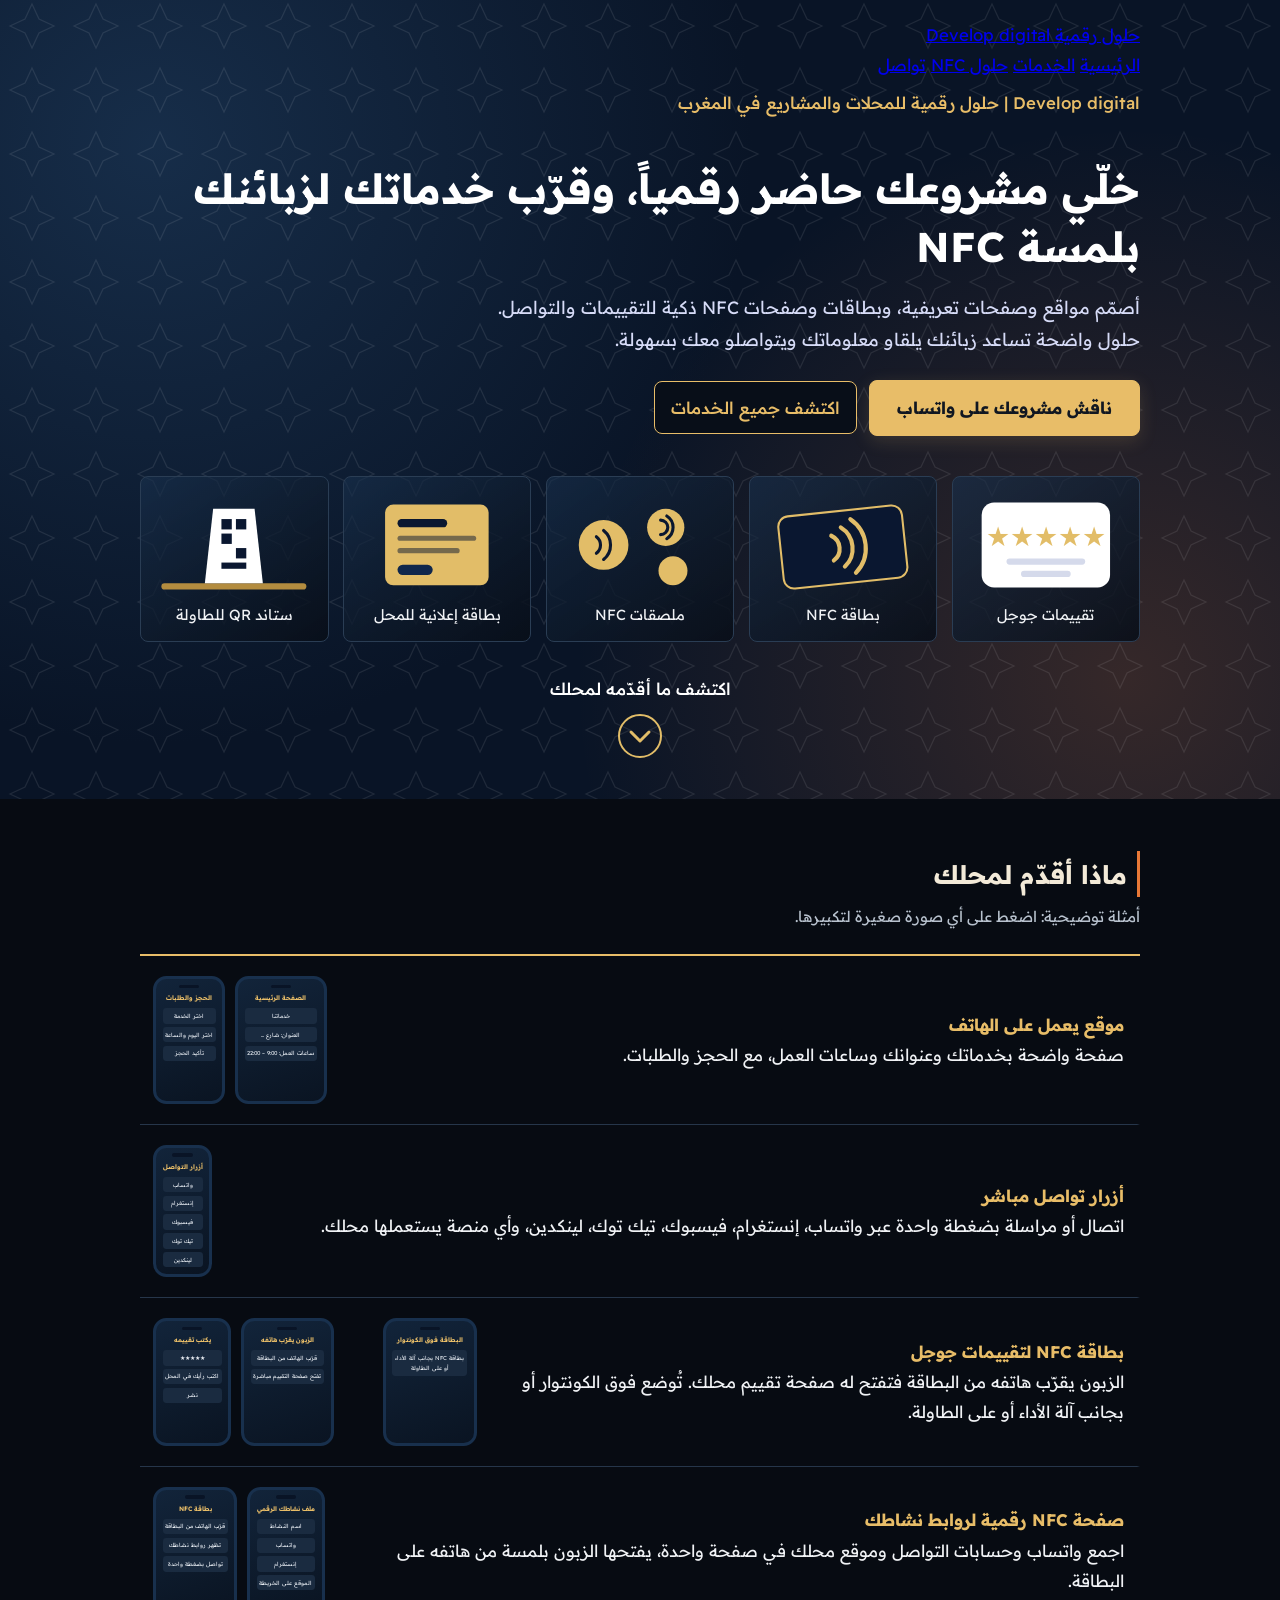
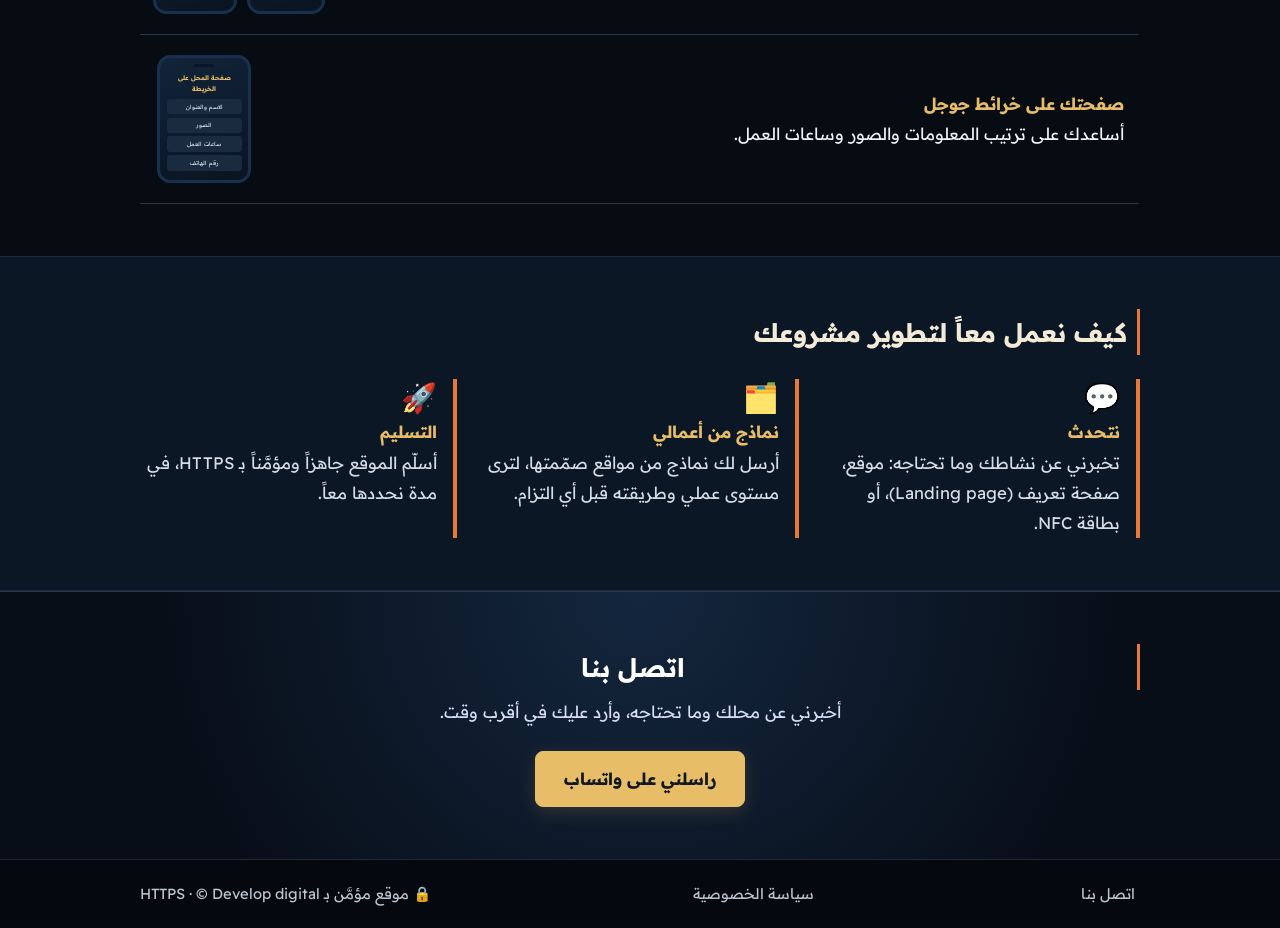
==== commit fe3fbaab: "Update index.html" ====
--- a/index.html
+++ b/index.html
@@ -3,31 +3,36 @@
 <head>
 <meta charset="utf-8">
 <meta name="viewport" content="width=device-width, initial-scale=1">
-<title>يوسف | مطوّر ويب للمحلات والشركات الصغيرة</title>
-<meta name="description" content="مطوّر ويب من المغرب. موقع إلكتروني، أزرار تواصل، وبطاقة NFC لتقييمات جوجل للمحلات الصغيرة.">
+<title>Develop digital | مواقع وحلول NFC رقمية للمشاريع في المغرب</title>
+<meta name="description" content="Develop digital تقدم مواقع وصفحات تعريفية وحلول NFC رقمية للمحلات والمشاريع في المغرب.">
 <link rel="preconnect" href="https://fonts.googleapis.com">
 <link rel="preconnect" href="https://fonts.gstatic.com" crossorigin>
 <link href="https://fonts.googleapis.com/css2?family=Readex+Pro:wght@400;500;700&display=swap" rel="stylesheet">
+<link rel="stylesheet" href="assets/pages.css">
 <style>
-:root{--navy:#0e1440;--blue:#2a3bcb;--saffron:#f4b63a;--mist:#eef1f8;--ink:#1b2150;--wa:#17924a;
+:root{--navy:#091426;--blue:#18304d;--saffron:#e8bd68;--orange:#e87836;--mist:#111d2d;--surface:#0c1725;--ink:#f0f2f5;--muted:#b8c2ce;
 --font:"Readex Pro","Segoe UI",Tahoma,"Noto Sans Arabic",Arial,sans-serif}
 *{box-sizing:border-box;margin:0}
 html{scroll-behavior:smooth}
-body{font-family:var(--font);color:var(--ink);background:#fff;line-height:1.8;font-size:1.05rem}
+body{font-family:var(--font);color:var(--ink);background:#070b12;line-height:1.8;font-size:1.05rem}
 :focus-visible{outline:3px solid var(--saffron);outline-offset:3px}
 .wrap{max-width:1040px;margin-inline:auto;padding-inline:1.25rem}
 button{font:inherit;cursor:pointer}
 
 .hero{position:relative;color:#fff;padding-block:1.25rem 2.5rem;overflow:hidden;
-background:radial-gradient(circle at 12% 18%,rgba(42,59,203,.65),transparent 46%),radial-gradient(circle at 88% 85%,rgba(244,182,58,.2),transparent 42%),var(--navy)}
+background:radial-gradient(circle at 12% 18%,rgba(24,48,77,.9),transparent 46%),radial-gradient(circle at 88% 85%,rgba(232,120,54,.2),transparent 42%),var(--navy)}
 .hero::before{content:"";position:absolute;inset:0;opacity:.09;
 background:url("data:image/svg+xml,%3Csvg xmlns='http://www.w3.org/2000/svg' width='64' height='64'%3E%3Cpath d='M32 4l7 15 15 7-15 7-7 15-7-15-15-7 15-7z' fill='none' stroke='%23fff' stroke-width='1.2'/%3E%3C/svg%3E")}
 .hero .wrap{position:relative}
 .hi{font-weight:500;color:var(--saffron);padding-block:.5rem 2.5rem}
-h1{font-size:clamp(1.9rem,5vw,3rem);line-height:1.4;font-weight:700;margin-bottom:1rem}
+h1{font-size:2.6rem;line-height:1.4;font-weight:700;margin-bottom:1rem}
 .lead{color:#d6dbf7;max-width:36em;font-size:1.12rem}
-.gallery{display:grid;grid-template-columns:repeat(auto-fit,minmax(135px,1fr));gap:.9rem;margin-block:2.5rem 2rem}
-.tile{background:rgba(255,255,255,.07);border:1px solid rgba(255,255,255,.16);border-radius:16px;padding:.6rem .6rem .8rem;text-align:center;font-size:.92rem}
+.hero-actions{display:flex;align-items:center;gap:.75rem;flex-wrap:wrap;margin-top:1.5rem}
+.hero-link{display:inline-flex;align-items:center;min-height:46px;padding:.65rem 1rem;border:1px solid var(--saffron);border-radius:8px;background:#080e18;color:var(--saffron);text-decoration:none;font-weight:500;transition:background-color .18s ease,color .18s ease,transform .18s ease,border-color .18s ease}
+.hero-link:hover{background:var(--blue);border-color:var(--orange);color:#fff;transform:translateY(-2px)}
+.gallery{display:grid;grid-template-columns:repeat(auto-fit,minmax(min(100%,150px),1fr));gap:.9rem;margin-block:2.5rem 2rem}
+.tile{min-width:0;background:linear-gradient(145deg,rgba(24,48,77,.62),rgba(8,14,24,.88));border:1px solid #2a3d54;border-radius:8px;padding:.7rem .65rem .8rem;text-align:center;font-size:.92rem;color:#f0f2f5;transition:transform .2s ease,border-color .2s ease,box-shadow .2s ease}
+.tile:hover{transform:translateY(-4px);border-color:var(--saffron);box-shadow:0 10px 24px rgba(0,0,0,.3)}
 .tile svg{width:100%;height:auto;display:block}
 .cue{display:flex;flex-direction:column;align-items:center;gap:.5rem;color:#fff;text-decoration:none;font-weight:500}
 .cue svg{width:46px;height:46px;animation:bob 1.8s ease-in-out infinite}
@@ -35,62 +40,80 @@
 @media(prefers-reduced-motion:reduce){.cue svg{animation:none}html{scroll-behavior:auto}}
 
 section{padding-block:3.25rem}
-h2{font-size:1.6rem;font-weight:700;margin-bottom:.4rem;color:var(--navy)}
-.sub{color:#5b6390;margin-bottom:1.5rem;font-size:.95rem}
-.services{list-style:none;padding:0;border-top:2px solid var(--navy)}
-.services li{display:grid;gap:.8rem;padding-block:1.25rem;border-bottom:1px solid #d5daeb;align-items:center}
+h2{font-size:1.6rem;font-weight:700;margin-bottom:.4rem;color:#f3ead8;border-inline-start:3px solid var(--orange);padding-inline-start:.65rem}
+.sub{color:var(--muted);margin-bottom:1.5rem;font-size:.95rem}
+.services{list-style:none;padding:0;border-top:2px solid var(--saffron)}
+.services li{display:grid;gap:.8rem;padding:1.25rem .8rem;border-bottom:1px solid #26364a;align-items:center;border-inline-start:3px solid transparent;transition:background-color .2s ease,border-color .2s ease,transform .2s ease}
+.services li:hover{background:#0d1b2c;border-inline-start-color:var(--orange);transform:translateX(-3px)}
 @media(min-width:760px){.services li{grid-template-columns:1fr auto;gap:2rem}}
-.services strong{display:block;color:var(--blue);font-weight:700}
-.thumbs{display:flex;gap:.6rem}
-.thumb{border:0;background:none;padding:0}
-.phone{width:14em;min-height:19em;background:#fff;border:.5em solid var(--navy);border-radius:2em;padding:1.4em 1em 1em;display:flex;flex-direction:column;gap:.5em;text-align:center;color:var(--ink);font-size:1rem}
+.services strong{display:block;color:var(--saffron);font-weight:700}
+.thumbs{display:flex;flex-wrap:wrap;gap:.6rem;min-width:0}
+.thumb{max-width:100%;border:0;background:none;padding:0;cursor:pointer}
+.phone{width:min(14em,100%);min-height:19em;background:linear-gradient(160deg,#12243a,#0a1422);border:.5em solid var(--blue);border-radius:2em;padding:1.4em 1em 1em;display:flex;flex-direction:column;gap:.5em;text-align:center;color:var(--ink);font-size:1rem;transition:border-color .2s ease,transform .2s ease,box-shadow .2s ease}
 .phone i{display:block;width:3em;height:.5em;border-radius:1em;background:var(--navy);margin:-.6em auto .3em}
-.phone b{color:var(--blue);font-size:.95em}
-.phone span{background:var(--mist);border-radius:.6em;padding:.45em;font-size:.85em}
+.phone b{color:var(--saffron);font-size:.95em}
+.phone span{background:#1a2b40;border-radius:.6em;padding:.45em;font-size:.85em;color:#e5eaf0}
 .phone.sm{font-size:.42rem;min-height:19em}
-.thumb:hover .phone,.thumb:focus-visible .phone{border-color:var(--blue)}
+.thumb:hover .phone,.thumb:focus-visible .phone{border-color:var(--orange);transform:translateY(-3px);box-shadow:0 10px 22px rgba(0,0,0,.32)}
 
-.steps{background:var(--mist)}
+.steps{background:#0c1725;border-block:1px solid #1d2b3e}
 .steps ol{list-style:none;padding:0;display:grid;gap:1.5rem;margin-top:1.5rem}
 @media(min-width:800px){.steps ol{grid-template-columns:repeat(3,1fr)}}
-.steps li{border-inline-start:4px solid var(--saffron);padding-inline-start:1rem}
-.steps b{display:block;color:var(--navy)}
+.steps li{border-inline-start:4px solid var(--orange);padding-inline-start:1rem;color:#d5dce5}
+.steps b{display:block;color:var(--saffron)}
 .emo{font-size:1.8rem;line-height:1.3}
 
-.contact{background:var(--navy);color:#fff;text-align:center}
+.contact{background:radial-gradient(circle at 50% 0,rgba(24,48,77,.72),transparent 70%),#080e18;color:#fff;text-align:center;border-block-start:1px solid #28364a}
 .contact h2{color:#fff}
 .contact p{color:#d6dbf7;margin:0 auto 1.5rem;max-width:30em}
-.btn{display:inline-block;background:var(--wa);color:#fff;text-decoration:none;font-weight:700;padding:.75rem 1.7rem;border-radius:999px;min-height:44px}
-.btn:hover{background:#127a3d}
-footer{background:#080c2b;color:#aeb6e6;font-size:.92rem;padding-block:1rem}
+.btn{display:inline-flex;align-items:center;justify-content:center;background:var(--saffron);color:#111721;border:1px solid var(--saffron);text-decoration:none;font-weight:700;padding:.75rem 1.7rem;border-radius:8px;min-height:46px;box-shadow:0 5px 18px rgba(232,189,104,.16);transition:background-color .18s ease,color .18s ease,transform .18s ease,box-shadow .18s ease}
+.btn:hover{background:var(--orange);color:#090f18;border-color:var(--orange);transform:translateY(-2px);box-shadow:0 8px 22px rgba(232,120,54,.25)}
+footer{background:#05080e;color:#bbc4cf;font-size:.92rem;padding-block:1rem;border-block-start:1px solid #1b293a}
 footer .wrap{display:flex;justify-content:space-between;align-items:center;gap:.75rem;flex-wrap:wrap}
-footer a,footer button{color:inherit;background:none;border:0;text-decoration:underline;padding:.3rem}
-dialog{border:0;border-radius:18px;padding:1.5rem;max-width:min(92vw,460px);color:var(--ink);text-align:center}
-dialog::backdrop{background:rgba(8,12,43,.7)}
+footer a,footer button{color:inherit;background:none;border:0;text-decoration:none;padding:.3rem;transition:color .18s ease}
+footer a:hover,footer button:hover{color:var(--saffron)}
+dialog{border:1px solid #2a3d54;border-radius:8px;padding:1.5rem;max-width:min(92vw,460px);background:#0c1725;color:var(--ink);text-align:center;box-shadow:0 20px 60px rgba(0,0,0,.5)}
+dialog::backdrop{background:rgba(3,7,13,.78)}
 dialog .phone{margin:0 auto 1rem;font-size:1.15rem}
-dialog .close{margin-top:1rem;background:var(--navy);color:#fff;border:0;border-radius:999px;padding:.5rem 1.5rem}
+dialog .close{margin-top:1rem;background:#080e18;color:var(--saffron);border:1px solid var(--saffron);border-radius:8px;padding:.5rem 1.5rem;transition:background-color .18s ease,color .18s ease}
+dialog .close:hover{background:var(--saffron);color:var(--navy)}
 dialog.text{text-align:start}
+@media(max-width:620px){h1{font-size:1.9rem}.hero-actions{align-items:stretch}.hero-actions>a{width:100%;justify-content:center}.gallery{grid-template-columns:repeat(2,minmax(0,1fr))}.wrap{padding-inline:1rem}}
+@media(hover:none){.tile:hover,.services li:hover,.btn:hover,.hero-link:hover,.thumb:hover .phone{transform:none}}
 </style>
 </head>
 <body>
 
 <header class="hero">
 <div class="wrap">
-  <p class="hi">مرحباً بكم في موقعي، أنا يوسف</p>
-  <h1>مطوّر ويب من المغرب، أبدأ دائماً بفهم نشاطك</h1>
-  <p class="lead">أستعين بالذكاء الاصطناعي لأعمل أسرع وأقدّم لك سعراً مناسباً، وأراجع كل عمل بنفسي قبل تسليمه. ثم أقترح عليك الحل البسيط الذي يخدمك.</p>
+  <nav class="topbar" aria-label="التنقل الرئيسي">
+    <a class="brand" href="index.html" dir="ltr">Develop digital <span dir="rtl">حلول رقمية</span></a>
+    <div class="navlinks">
+      <a href="index.html" aria-current="page">الرئيسية</a>
+      <a href="services.html">الخدمات</a>
+      <a href="nfc.html">حلول NFC</a>
+      <a href="#contact">تواصل</a>
+    </div>
+  </nav>
+  <p class="hi">Develop digital | حلول رقمية للمحلات والمشاريع في المغرب</p>
+  <h1>خلّي مشروعك حاضر رقمياً، وقرّب خدماتك لزبائنك بلمسة NFC</h1>
+  <p class="lead">أصمّم مواقع وصفحات تعريفية، وبطاقات وصفحات NFC ذكية للتقييمات والتواصل. حلول واضحة تساعد زبائنك يلقاو معلوماتك ويتواصلو معك بسهولة.</p>
+  <div class="hero-actions">
+    <a class="btn" data-wa>ناقش مشروعك على واتساب</a>
+    <a class="hero-link" href="services.html">اكتشف جميع الخدمات</a>
+  </div>
 
   <div class="gallery">
-    <div class="tile"><svg viewBox="0 0 160 110" aria-hidden="true"><rect x="18" y="14" width="124" height="82" rx="12" fill="#fff"/><text x="80" y="56" text-anchor="middle" font-size="26" fill="#f4b63a">★★★★★</text><rect x="42" y="68" width="76" height="6" rx="3" fill="#d5daeb"/><rect x="56" y="80" width="48" height="6" rx="3" fill="#d5daeb"/></svg>تقييمات جوجل</div>
-    <div class="tile"><svg viewBox="0 0 160 110" aria-hidden="true"><g transform="rotate(-6 80 57)"><rect x="20" y="22" width="120" height="70" rx="10" fill="#2a3bcb" stroke="#f4b63a" stroke-width="2"/><g fill="none" stroke="#f4b63a" stroke-width="4" stroke-linecap="round"><path d="M70 45a14 14 0 0 1 0 24"/><path d="M80 38a24 24 0 0 1 0 38"/><path d="M90 31a34 34 0 0 1 0 52"/></g></g></svg>بطاقة NFC</div>
-    <div class="tile"><svg viewBox="0 0 160 110" aria-hidden="true"><g fill="#f4b63a"><circle cx="45" cy="55" r="24"/><circle cx="105" cy="38" r="18"/><circle cx="112" cy="80" r="14"/></g><g fill="none" stroke="#0e1440" stroke-width="3" stroke-linecap="round"><path d="M38 47a10 10 0 0 1 0 16"/><path d="M45 41a18 18 0 0 1 0 28"/><path d="M100 31a7 7 0 0 1 0 14"/><path d="M106 27a13 13 0 0 1 0 22"/></g></svg>ملصقات NFC</div>
-    <div class="tile"><svg viewBox="0 0 160 110" aria-hidden="true"><rect x="30" y="16" width="100" height="78" rx="8" fill="#f4b63a"/><rect x="42" y="30" width="48" height="8" rx="4" fill="#0e1440"/><rect x="42" y="46" width="76" height="5" rx="2.5" fill="#0e1440" opacity=".5"/><rect x="42" y="58" width="60" height="5" rx="2.5" fill="#0e1440" opacity=".5"/><rect x="42" y="74" width="34" height="10" rx="5" fill="#2a3bcb"/></svg>بطاقة إعلانية للمحل</div>
-    <div class="tile"><svg viewBox="0 0 160 110" aria-hidden="true"><rect x="10" y="92" width="140" height="6" rx="3" fill="#8f98d8"/><path d="M52 92l8-72h40l8 72z" fill="#fff"/><g fill="#0e1440"><rect x="68" y="30" width="10" height="10"/><rect x="82" y="30" width="10" height="10"/><rect x="68" y="44" width="10" height="10"/><rect x="82" y="58" width="10" height="10"/><rect x="68" y="72" width="24" height="6"/></g></svg>ستاند QR للطاولة</div>
+    <div class="tile"><svg viewBox="0 0 160 110" aria-hidden="true"><rect x="18" y="14" width="124" height="82" rx="12" fill="#fff"/><text x="80" y="56" text-anchor="middle" font-size="26" fill="#e2bd68">★★★★★</text><rect x="42" y="68" width="76" height="6" rx="3" fill="#d5daeb"/><rect x="56" y="80" width="48" height="6" rx="3" fill="#d5daeb"/></svg>تقييمات جوجل</div>
+    <div class="tile"><svg viewBox="0 0 160 110" aria-hidden="true"><g transform="rotate(-6 80 57)"><rect x="20" y="22" width="120" height="70" rx="10" fill="#0a1730" stroke="#e2bd68" stroke-width="2"/><g fill="none" stroke="#e2bd68" stroke-width="4" stroke-linecap="round"><path d="M70 45a14 14 0 0 1 0 24"/><path d="M80 38a24 24 0 0 1 0 38"/><path d="M90 31a34 34 0 0 1 0 52"/></g></g></svg>بطاقة NFC</div>
+    <div class="tile"><svg viewBox="0 0 160 110" aria-hidden="true"><g fill="#e2bd68"><circle cx="45" cy="55" r="24"/><circle cx="105" cy="38" r="18"/><circle cx="112" cy="80" r="14"/></g><g fill="none" stroke="#0a1730" stroke-width="3" stroke-linecap="round"><path d="M38 47a10 10 0 0 1 0 16"/><path d="M45 41a18 18 0 0 1 0 28"/><path d="M100 31a7 7 0 0 1 0 14"/><path d="M106 27a13 13 0 0 1 0 22"/></g></svg>ملصقات NFC</div>
+    <div class="tile"><svg viewBox="0 0 160 110" aria-hidden="true"><rect x="30" y="16" width="100" height="78" rx="8" fill="#e2bd68"/><rect x="42" y="30" width="48" height="8" rx="4" fill="#0a1730"/><rect x="42" y="46" width="76" height="5" rx="2.5" fill="#0a1730" opacity=".5"/><rect x="42" y="58" width="60" height="5" rx="2.5" fill="#0a1730" opacity=".5"/><rect x="42" y="74" width="34" height="10" rx="5" fill="#10274c"/></svg>بطاقة إعلانية للمحل</div>
+    <div class="tile"><svg viewBox="0 0 160 110" aria-hidden="true"><rect x="10" y="92" width="140" height="6" rx="3" fill="#b38c3f"/><path d="M52 92l8-72h40l8 72z" fill="#fff"/><g fill="#0a1730"><rect x="68" y="30" width="10" height="10"/><rect x="82" y="30" width="10" height="10"/><rect x="68" y="44" width="10" height="10"/><rect x="82" y="58" width="10" height="10"/><rect x="68" y="72" width="24" height="6"/></g></svg>ستاند QR للطاولة</div>
   </div>
 
   <a class="cue" href="#services">
     <span>اكتشف ما أقدّمه لمحلك</span>
-    <svg viewBox="0 0 46 46" aria-hidden="true"><circle cx="23" cy="23" r="21" fill="none" stroke="#f4b63a" stroke-width="2"/><path d="M14 19l9 9 9-9" fill="none" stroke="#f4b63a" stroke-width="3" stroke-linecap="round" stroke-linejoin="round"/></svg>
+    <svg viewBox="0 0 46 46" aria-hidden="true"><circle cx="23" cy="23" r="21" fill="none" stroke="#e2bd68" stroke-width="2"/><path d="M14 19l9 9 9-9" fill="none" stroke="#e2bd68" stroke-width="3" stroke-linecap="round" stroke-linejoin="round"/></svg>
   </a>
 </div>
 </header>
@@ -104,6 +127,7 @@
       <li><div><strong>موقع يعمل على الهاتف</strong>صفحة واضحة بخدماتك وعنوانك وساعات العمل، مع الحجز والطلبات.</div><div class="thumbs" data-k="site"></div></li>
       <li><div><strong>أزرار تواصل مباشر</strong>اتصال أو مراسلة بضغطة واحدة عبر واتساب، إنستغرام، فيسبوك، تيك توك، لينكدين، وأي منصة يستعملها محلك.</div><div class="thumbs" data-k="social"></div></li>
       <li><div><strong>بطاقة NFC لتقييمات جوجل</strong>الزبون يقرّب هاتفه من البطاقة فتفتح له صفحة تقييم محلك. تُوضع فوق الكونتوار أو بجانب آلة الأداء أو على الطاولة.</div><div class="thumbs" data-k="nfc"></div></li>
+      <li><div><strong>صفحة NFC رقمية لروابط نشاطك</strong>اجمع واتساب وحسابات التواصل وموقع محلك في صفحة واحدة، يفتحها الزبون بلمسة من هاتفه على البطاقة.</div><div class="thumbs" data-k="profile"></div></li>
       <li><div><strong>صفحتك على خرائط جوجل</strong>أساعدك على ترتيب المعلومات والصور وساعات العمل.</div><div class="thumbs" data-k="maps"></div></li>
     </ul>
   </div>
@@ -133,7 +157,7 @@
   <div class="wrap">
     <a href="#contact">اتصل بنا</a>
     <button type="button" id="pv">سياسة الخصوصية</button>
-    <span>🔒 موقع مؤمَّن بـ HTTPS · © يوسف</span>
+    <span>🔒 موقع مؤمَّن بـ HTTPS · © Develop digital</span>
   </div>
 </footer>
 
@@ -148,13 +172,14 @@
 
 <script>
 const WA="212600000000"; /* غيّر رقمك هنا فقط، بالصيغة الدولية بلا صفر ولا + */
-const MSG=encodeURIComponent("السلام عليكم، أريد موقعاً لمحلي");
+const MSG=encodeURIComponent("السلام عليكم، أريد الاستفسار عن موقع إلكتروني وحلول NFC لمشروعي.");
 document.querySelectorAll("[data-wa]").forEach(a=>a.href=`https://wa.me/${WA}?text=${MSG}`);
 
 const D={
 site:[{t:"الصفحة الرئيسية",l:["خدماتنا","العنوان: شارع ...","ساعات العمل: 9:00 – 22:00"]},{t:"الحجز والطلبات",l:["اختر الخدمة","اختر اليوم والساعة","تأكيد الحجز"]}],
 social:[{t:"أزرار التواصل",l:["واتساب","إنستغرام","فيسبوك","تيك توك","لينكدين"]}],
 nfc:[{t:"البطاقة فوق الكونتوار",l:["بطاقة NFC بجانب آلة الأداء أو على الطاولة"]},{t:"الزبون يقرّب هاتفه",l:["قرّب الهاتف من البطاقة","تفتح صفحة التقييم مباشرة"]},{t:"يكتب تقييمه",l:["★★★★★","اكتب رأيك في المحل","نشر"]}],
+profile:[{t:"ملف نشاطك الرقمي",l:["اسم النشاط","واتساب","إنستغرام","الموقع على الخريطة"]},{t:"بطاقة NFC",l:["قرّب الهاتف من البطاقة","تظهر روابط نشاطك","تواصل بضغطة واحدة"]}],
 maps:[{t:"صفحة المحل على الخريطة",l:["الاسم والعنوان","الصور","ساعات العمل","رقم الهاتف"]}]};
 const mk=(f,c)=>`<div class="phone ${c}"><i></i><b>${f.t}</b>${f.l.map(x=>`<span>${x}</span>`).join("")}</div>`;
 const demo=document.getElementById("demo"),body=document.getElementById("demoBody");
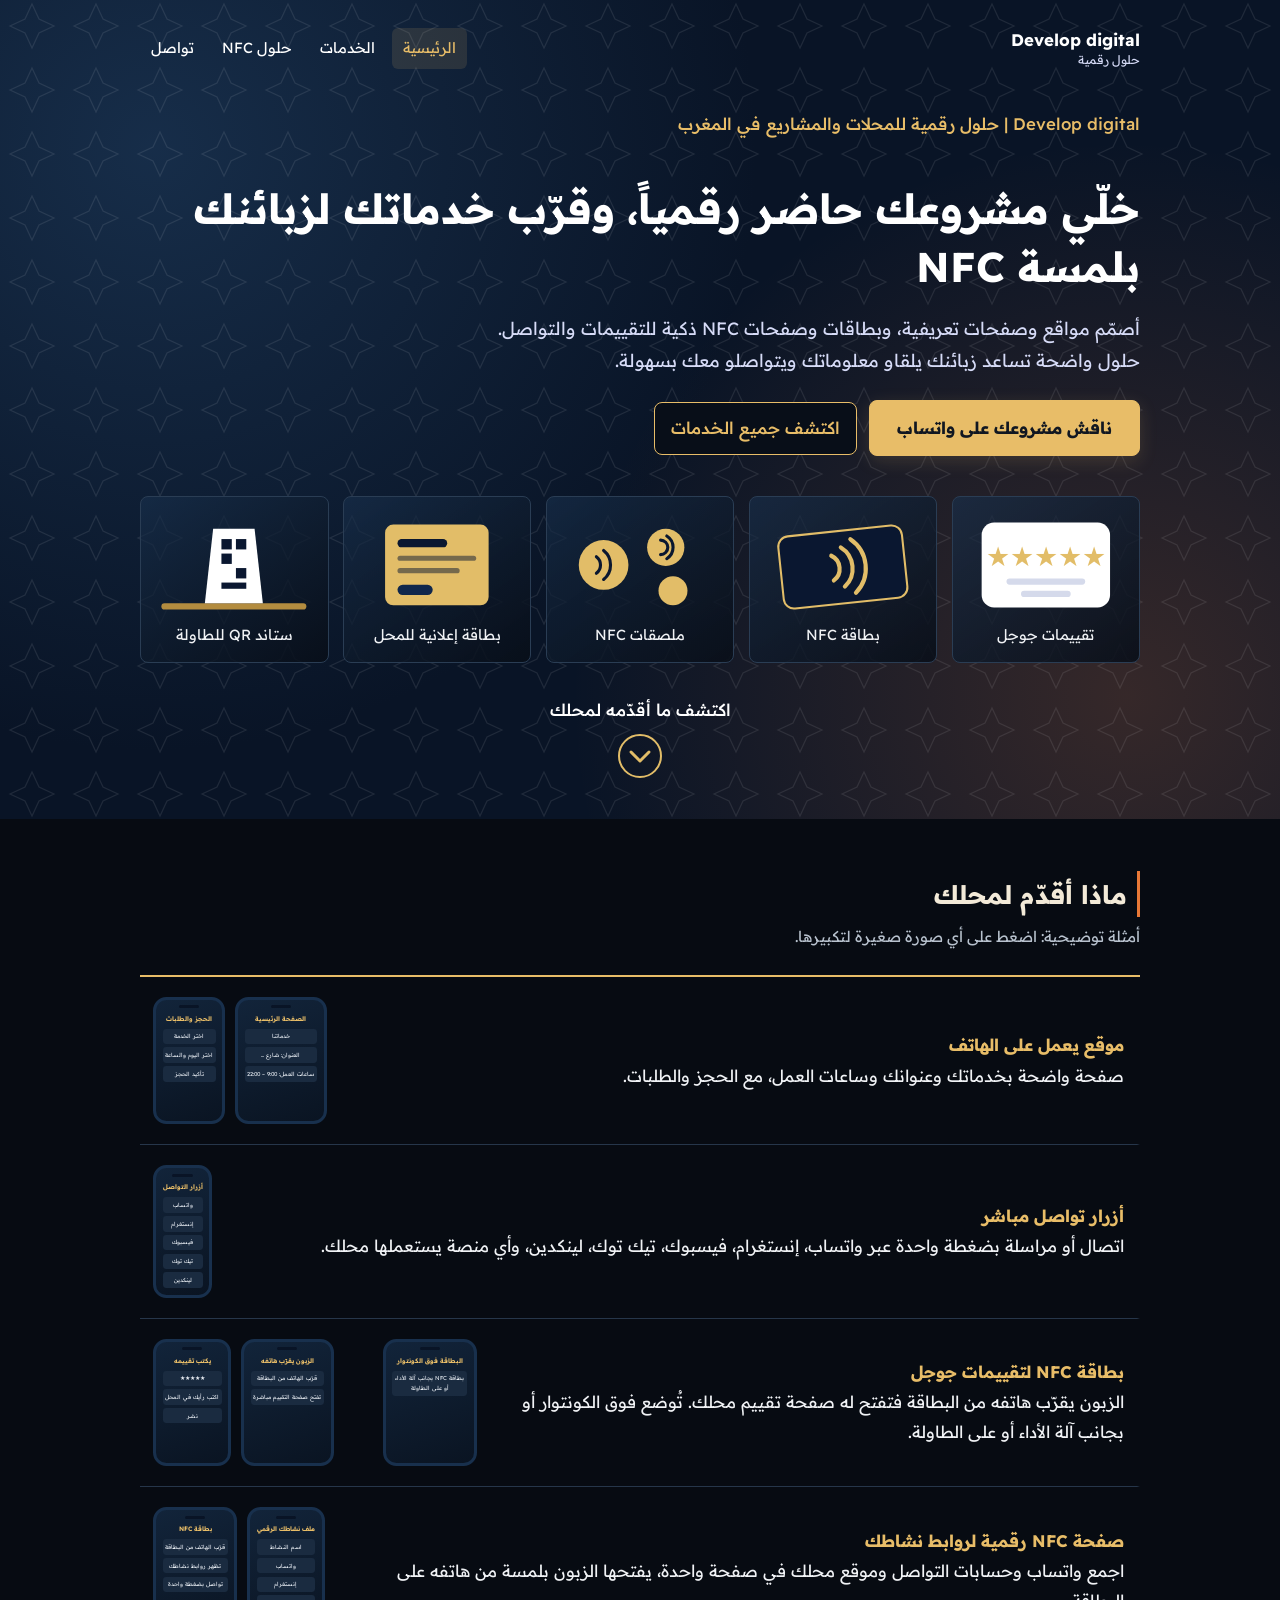
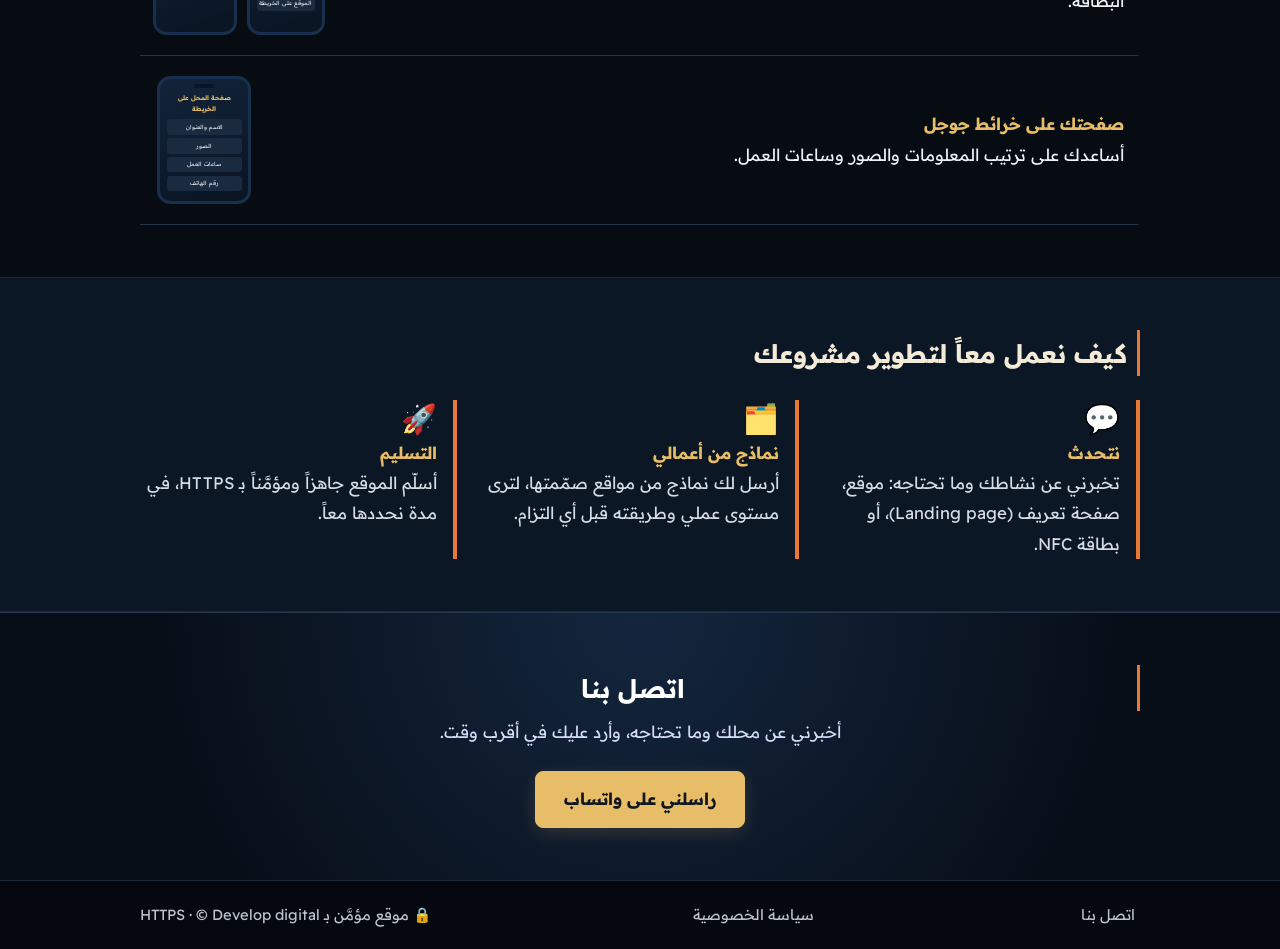
==== commit ed74a745: "Add files via upload" ====
--- a/index.html
+++ b/index.html
@@ -1,196 +1,196 @@
-<!DOCTYPE html>
-<html lang="ar" dir="rtl">
-<head>
-<meta charset="utf-8">
-<meta name="viewport" content="width=device-width, initial-scale=1">
-<title>Develop digital | مواقع وحلول NFC رقمية للمشاريع في المغرب</title>
-<meta name="description" content="Develop digital تقدم مواقع وصفحات تعريفية وحلول NFC رقمية للمحلات والمشاريع في المغرب.">
-<link rel="preconnect" href="https://fonts.googleapis.com">
-<link rel="preconnect" href="https://fonts.gstatic.com" crossorigin>
-<link href="https://fonts.googleapis.com/css2?family=Readex+Pro:wght@400;500;700&display=swap" rel="stylesheet">
-<link rel="stylesheet" href="assets/pages.css">
-<style>
-:root{--navy:#091426;--blue:#18304d;--saffron:#e8bd68;--orange:#e87836;--mist:#111d2d;--surface:#0c1725;--ink:#f0f2f5;--muted:#b8c2ce;
---font:"Readex Pro","Segoe UI",Tahoma,"Noto Sans Arabic",Arial,sans-serif}
-*{box-sizing:border-box;margin:0}
-html{scroll-behavior:smooth}
-body{font-family:var(--font);color:var(--ink);background:#070b12;line-height:1.8;font-size:1.05rem}
-:focus-visible{outline:3px solid var(--saffron);outline-offset:3px}
-.wrap{max-width:1040px;margin-inline:auto;padding-inline:1.25rem}
-button{font:inherit;cursor:pointer}
-
-.hero{position:relative;color:#fff;padding-block:1.25rem 2.5rem;overflow:hidden;
-background:radial-gradient(circle at 12% 18%,rgba(24,48,77,.9),transparent 46%),radial-gradient(circle at 88% 85%,rgba(232,120,54,.2),transparent 42%),var(--navy)}
-.hero::before{content:"";position:absolute;inset:0;opacity:.09;
-background:url("data:image/svg+xml,%3Csvg xmlns='http://www.w3.org/2000/svg' width='64' height='64'%3E%3Cpath d='M32 4l7 15 15 7-15 7-7 15-7-15-15-7 15-7z' fill='none' stroke='%23fff' stroke-width='1.2'/%3E%3C/svg%3E")}
-.hero .wrap{position:relative}
-.hi{font-weight:500;color:var(--saffron);padding-block:.5rem 2.5rem}
-h1{font-size:2.6rem;line-height:1.4;font-weight:700;margin-bottom:1rem}
-.lead{color:#d6dbf7;max-width:36em;font-size:1.12rem}
-.hero-actions{display:flex;align-items:center;gap:.75rem;flex-wrap:wrap;margin-top:1.5rem}
-.hero-link{display:inline-flex;align-items:center;min-height:46px;padding:.65rem 1rem;border:1px solid var(--saffron);border-radius:8px;background:#080e18;color:var(--saffron);text-decoration:none;font-weight:500;transition:background-color .18s ease,color .18s ease,transform .18s ease,border-color .18s ease}
-.hero-link:hover{background:var(--blue);border-color:var(--orange);color:#fff;transform:translateY(-2px)}
-.gallery{display:grid;grid-template-columns:repeat(auto-fit,minmax(min(100%,150px),1fr));gap:.9rem;margin-block:2.5rem 2rem}
-.tile{min-width:0;background:linear-gradient(145deg,rgba(24,48,77,.62),rgba(8,14,24,.88));border:1px solid #2a3d54;border-radius:8px;padding:.7rem .65rem .8rem;text-align:center;font-size:.92rem;color:#f0f2f5;transition:transform .2s ease,border-color .2s ease,box-shadow .2s ease}
-.tile:hover{transform:translateY(-4px);border-color:var(--saffron);box-shadow:0 10px 24px rgba(0,0,0,.3)}
-.tile svg{width:100%;height:auto;display:block}
-.cue{display:flex;flex-direction:column;align-items:center;gap:.5rem;color:#fff;text-decoration:none;font-weight:500}
-.cue svg{width:46px;height:46px;animation:bob 1.8s ease-in-out infinite}
-@keyframes bob{0%,100%{transform:translateY(0)}50%{transform:translateY(7px)}}
-@media(prefers-reduced-motion:reduce){.cue svg{animation:none}html{scroll-behavior:auto}}
-
-section{padding-block:3.25rem}
-h2{font-size:1.6rem;font-weight:700;margin-bottom:.4rem;color:#f3ead8;border-inline-start:3px solid var(--orange);padding-inline-start:.65rem}
-.sub{color:var(--muted);margin-bottom:1.5rem;font-size:.95rem}
-.services{list-style:none;padding:0;border-top:2px solid var(--saffron)}
-.services li{display:grid;gap:.8rem;padding:1.25rem .8rem;border-bottom:1px solid #26364a;align-items:center;border-inline-start:3px solid transparent;transition:background-color .2s ease,border-color .2s ease,transform .2s ease}
-.services li:hover{background:#0d1b2c;border-inline-start-color:var(--orange);transform:translateX(-3px)}
-@media(min-width:760px){.services li{grid-template-columns:1fr auto;gap:2rem}}
-.services strong{display:block;color:var(--saffron);font-weight:700}
-.thumbs{display:flex;flex-wrap:wrap;gap:.6rem;min-width:0}
-.thumb{max-width:100%;border:0;background:none;padding:0;cursor:pointer}
-.phone{width:min(14em,100%);min-height:19em;background:linear-gradient(160deg,#12243a,#0a1422);border:.5em solid var(--blue);border-radius:2em;padding:1.4em 1em 1em;display:flex;flex-direction:column;gap:.5em;text-align:center;color:var(--ink);font-size:1rem;transition:border-color .2s ease,transform .2s ease,box-shadow .2s ease}
-.phone i{display:block;width:3em;height:.5em;border-radius:1em;background:var(--navy);margin:-.6em auto .3em}
-.phone b{color:var(--saffron);font-size:.95em}
-.phone span{background:#1a2b40;border-radius:.6em;padding:.45em;font-size:.85em;color:#e5eaf0}
-.phone.sm{font-size:.42rem;min-height:19em}
-.thumb:hover .phone,.thumb:focus-visible .phone{border-color:var(--orange);transform:translateY(-3px);box-shadow:0 10px 22px rgba(0,0,0,.32)}
-
-.steps{background:#0c1725;border-block:1px solid #1d2b3e}
-.steps ol{list-style:none;padding:0;display:grid;gap:1.5rem;margin-top:1.5rem}
-@media(min-width:800px){.steps ol{grid-template-columns:repeat(3,1fr)}}
-.steps li{border-inline-start:4px solid var(--orange);padding-inline-start:1rem;color:#d5dce5}
-.steps b{display:block;color:var(--saffron)}
-.emo{font-size:1.8rem;line-height:1.3}
-
-.contact{background:radial-gradient(circle at 50% 0,rgba(24,48,77,.72),transparent 70%),#080e18;color:#fff;text-align:center;border-block-start:1px solid #28364a}
-.contact h2{color:#fff}
-.contact p{color:#d6dbf7;margin:0 auto 1.5rem;max-width:30em}
-.btn{display:inline-flex;align-items:center;justify-content:center;background:var(--saffron);color:#111721;border:1px solid var(--saffron);text-decoration:none;font-weight:700;padding:.75rem 1.7rem;border-radius:8px;min-height:46px;box-shadow:0 5px 18px rgba(232,189,104,.16);transition:background-color .18s ease,color .18s ease,transform .18s ease,box-shadow .18s ease}
-.btn:hover{background:var(--orange);color:#090f18;border-color:var(--orange);transform:translateY(-2px);box-shadow:0 8px 22px rgba(232,120,54,.25)}
-footer{background:#05080e;color:#bbc4cf;font-size:.92rem;padding-block:1rem;border-block-start:1px solid #1b293a}
-footer .wrap{display:flex;justify-content:space-between;align-items:center;gap:.75rem;flex-wrap:wrap}
-footer a,footer button{color:inherit;background:none;border:0;text-decoration:none;padding:.3rem;transition:color .18s ease}
-footer a:hover,footer button:hover{color:var(--saffron)}
-dialog{border:1px solid #2a3d54;border-radius:8px;padding:1.5rem;max-width:min(92vw,460px);background:#0c1725;color:var(--ink);text-align:center;box-shadow:0 20px 60px rgba(0,0,0,.5)}
-dialog::backdrop{background:rgba(3,7,13,.78)}
-dialog .phone{margin:0 auto 1rem;font-size:1.15rem}
-dialog .close{margin-top:1rem;background:#080e18;color:var(--saffron);border:1px solid var(--saffron);border-radius:8px;padding:.5rem 1.5rem;transition:background-color .18s ease,color .18s ease}
-dialog .close:hover{background:var(--saffron);color:var(--navy)}
-dialog.text{text-align:start}
-@media(max-width:620px){h1{font-size:1.9rem}.hero-actions{align-items:stretch}.hero-actions>a{width:100%;justify-content:center}.gallery{grid-template-columns:repeat(2,minmax(0,1fr))}.wrap{padding-inline:1rem}}
-@media(hover:none){.tile:hover,.services li:hover,.btn:hover,.hero-link:hover,.thumb:hover .phone{transform:none}}
-</style>
-</head>
-<body>
-
-<header class="hero">
-<div class="wrap">
-  <nav class="topbar" aria-label="التنقل الرئيسي">
-    <a class="brand" href="index.html" dir="ltr">Develop digital <span dir="rtl">حلول رقمية</span></a>
-    <div class="navlinks">
-      <a href="index.html" aria-current="page">الرئيسية</a>
-      <a href="services.html">الخدمات</a>
-      <a href="nfc.html">حلول NFC</a>
-      <a href="#contact">تواصل</a>
-    </div>
-  </nav>
-  <p class="hi">Develop digital | حلول رقمية للمحلات والمشاريع في المغرب</p>
-  <h1>خلّي مشروعك حاضر رقمياً، وقرّب خدماتك لزبائنك بلمسة NFC</h1>
-  <p class="lead">أصمّم مواقع وصفحات تعريفية، وبطاقات وصفحات NFC ذكية للتقييمات والتواصل. حلول واضحة تساعد زبائنك يلقاو معلوماتك ويتواصلو معك بسهولة.</p>
-  <div class="hero-actions">
-    <a class="btn" data-wa>ناقش مشروعك على واتساب</a>
-    <a class="hero-link" href="services.html">اكتشف جميع الخدمات</a>
-  </div>
-
-  <div class="gallery">
-    <div class="tile"><svg viewBox="0 0 160 110" aria-hidden="true"><rect x="18" y="14" width="124" height="82" rx="12" fill="#fff"/><text x="80" y="56" text-anchor="middle" font-size="26" fill="#e2bd68">★★★★★</text><rect x="42" y="68" width="76" height="6" rx="3" fill="#d5daeb"/><rect x="56" y="80" width="48" height="6" rx="3" fill="#d5daeb"/></svg>تقييمات جوجل</div>
-    <div class="tile"><svg viewBox="0 0 160 110" aria-hidden="true"><g transform="rotate(-6 80 57)"><rect x="20" y="22" width="120" height="70" rx="10" fill="#0a1730" stroke="#e2bd68" stroke-width="2"/><g fill="none" stroke="#e2bd68" stroke-width="4" stroke-linecap="round"><path d="M70 45a14 14 0 0 1 0 24"/><path d="M80 38a24 24 0 0 1 0 38"/><path d="M90 31a34 34 0 0 1 0 52"/></g></g></svg>بطاقة NFC</div>
-    <div class="tile"><svg viewBox="0 0 160 110" aria-hidden="true"><g fill="#e2bd68"><circle cx="45" cy="55" r="24"/><circle cx="105" cy="38" r="18"/><circle cx="112" cy="80" r="14"/></g><g fill="none" stroke="#0a1730" stroke-width="3" stroke-linecap="round"><path d="M38 47a10 10 0 0 1 0 16"/><path d="M45 41a18 18 0 0 1 0 28"/><path d="M100 31a7 7 0 0 1 0 14"/><path d="M106 27a13 13 0 0 1 0 22"/></g></svg>ملصقات NFC</div>
-    <div class="tile"><svg viewBox="0 0 160 110" aria-hidden="true"><rect x="30" y="16" width="100" height="78" rx="8" fill="#e2bd68"/><rect x="42" y="30" width="48" height="8" rx="4" fill="#0a1730"/><rect x="42" y="46" width="76" height="5" rx="2.5" fill="#0a1730" opacity=".5"/><rect x="42" y="58" width="60" height="5" rx="2.5" fill="#0a1730" opacity=".5"/><rect x="42" y="74" width="34" height="10" rx="5" fill="#10274c"/></svg>بطاقة إعلانية للمحل</div>
-    <div class="tile"><svg viewBox="0 0 160 110" aria-hidden="true"><rect x="10" y="92" width="140" height="6" rx="3" fill="#b38c3f"/><path d="M52 92l8-72h40l8 72z" fill="#fff"/><g fill="#0a1730"><rect x="68" y="30" width="10" height="10"/><rect x="82" y="30" width="10" height="10"/><rect x="68" y="44" width="10" height="10"/><rect x="82" y="58" width="10" height="10"/><rect x="68" y="72" width="24" height="6"/></g></svg>ستاند QR للطاولة</div>
-  </div>
-
-  <a class="cue" href="#services">
-    <span>اكتشف ما أقدّمه لمحلك</span>
-    <svg viewBox="0 0 46 46" aria-hidden="true"><circle cx="23" cy="23" r="21" fill="none" stroke="#e2bd68" stroke-width="2"/><path d="M14 19l9 9 9-9" fill="none" stroke="#e2bd68" stroke-width="3" stroke-linecap="round" stroke-linejoin="round"/></svg>
-  </a>
-</div>
-</header>
-
-<main>
-<section id="services">
-  <div class="wrap">
-    <h2>ماذا أقدّم لمحلك</h2>
-    <p class="sub">أمثلة توضيحية: اضغط على أي صورة صغيرة لتكبيرها.</p>
-    <ul class="services">
-      <li><div><strong>موقع يعمل على الهاتف</strong>صفحة واضحة بخدماتك وعنوانك وساعات العمل، مع الحجز والطلبات.</div><div class="thumbs" data-k="site"></div></li>
-      <li><div><strong>أزرار تواصل مباشر</strong>اتصال أو مراسلة بضغطة واحدة عبر واتساب، إنستغرام، فيسبوك، تيك توك، لينكدين، وأي منصة يستعملها محلك.</div><div class="thumbs" data-k="social"></div></li>
-      <li><div><strong>بطاقة NFC لتقييمات جوجل</strong>الزبون يقرّب هاتفه من البطاقة فتفتح له صفحة تقييم محلك. تُوضع فوق الكونتوار أو بجانب آلة الأداء أو على الطاولة.</div><div class="thumbs" data-k="nfc"></div></li>
-      <li><div><strong>صفحة NFC رقمية لروابط نشاطك</strong>اجمع واتساب وحسابات التواصل وموقع محلك في صفحة واحدة، يفتحها الزبون بلمسة من هاتفه على البطاقة.</div><div class="thumbs" data-k="profile"></div></li>
-      <li><div><strong>صفحتك على خرائط جوجل</strong>أساعدك على ترتيب المعلومات والصور وساعات العمل.</div><div class="thumbs" data-k="maps"></div></li>
-    </ul>
-  </div>
-</section>
-
-<section class="steps">
-  <div class="wrap">
-    <h2>كيف نعمل معاً لتطوير مشروعك</h2>
-    <ol>
-      <li><span class="emo">💬</span><b>نتحدث</b>تخبرني عن نشاطك وما تحتاجه: موقع، صفحة تعريف (Landing page)، أو بطاقة NFC.</li>
-      <li><span class="emo">🗂️</span><b>نماذج من أعمالي</b>أرسل لك نماذج من مواقع صمّمتها، لترى مستوى عملي وطريقته قبل أي التزام.</li>
-      <li><span class="emo">🚀</span><b>التسليم</b>أسلّم الموقع جاهزاً ومؤمَّناً بـ HTTPS، في مدة نحددها معاً.</li>
-    </ol>
-  </div>
-</section>
-
-<section class="contact" id="contact">
-  <div class="wrap">
-    <h2>اتصل بنا</h2>
-    <p>أخبرني عن محلك وما تحتاجه، وأرد عليك في أقرب وقت.</p>
-    <a class="btn" data-wa>راسلني على واتساب</a>
-  </div>
-</section>
-</main>
-
-<footer>
-  <div class="wrap">
-    <a href="#contact">اتصل بنا</a>
-    <button type="button" id="pv">سياسة الخصوصية</button>
-    <span>🔒 موقع مؤمَّن بـ HTTPS · © Develop digital</span>
-  </div>
-</footer>
-
-<dialog id="demo"><div id="demoBody"></div><button class="close" type="button">إغلاق</button></dialog>
-<dialog id="privacy" class="text">
-  <h2>سياسة الخصوصية</h2>
-  <p>لا يجمع هذا الموقع أي بيانات شخصية، ولا يستعمل ملفات تعريف الارتباط أو أدوات تتبّع.</p><br>
-  <p>عند الضغط على زر واتساب تنتقل إلى تطبيق واتساب، وتخضع رسالتك لسياسته. يحمّل الموقع خطاً من Google Fonts، وقد يستقبل خادم جوجل عنوان IP الخاص بك لهذا الغرض.</p><br>
-  <p>لأي سؤال عن بياناتك، تواصل معي عبر واتساب.</p>
-  <button class="close" type="button">إغلاق</button>
-</dialog>
-
-<script>
-const WA="212600000000"; /* غيّر رقمك هنا فقط، بالصيغة الدولية بلا صفر ولا + */
-const MSG=encodeURIComponent("السلام عليكم، أريد الاستفسار عن موقع إلكتروني وحلول NFC لمشروعي.");
-document.querySelectorAll("[data-wa]").forEach(a=>a.href=`https://wa.me/${WA}?text=${MSG}`);
-
-const D={
-site:[{t:"الصفحة الرئيسية",l:["خدماتنا","العنوان: شارع ...","ساعات العمل: 9:00 – 22:00"]},{t:"الحجز والطلبات",l:["اختر الخدمة","اختر اليوم والساعة","تأكيد الحجز"]}],
-social:[{t:"أزرار التواصل",l:["واتساب","إنستغرام","فيسبوك","تيك توك","لينكدين"]}],
-nfc:[{t:"البطاقة فوق الكونتوار",l:["بطاقة NFC بجانب آلة الأداء أو على الطاولة"]},{t:"الزبون يقرّب هاتفه",l:["قرّب الهاتف من البطاقة","تفتح صفحة التقييم مباشرة"]},{t:"يكتب تقييمه",l:["★★★★★","اكتب رأيك في المحل","نشر"]}],
-profile:[{t:"ملف نشاطك الرقمي",l:["اسم النشاط","واتساب","إنستغرام","الموقع على الخريطة"]},{t:"بطاقة NFC",l:["قرّب الهاتف من البطاقة","تظهر روابط نشاطك","تواصل بضغطة واحدة"]}],
-maps:[{t:"صفحة المحل على الخريطة",l:["الاسم والعنوان","الصور","ساعات العمل","رقم الهاتف"]}]};
-const mk=(f,c)=>`<div class="phone ${c}"><i></i><b>${f.t}</b>${f.l.map(x=>`<span>${x}</span>`).join("")}</div>`;
-const demo=document.getElementById("demo"),body=document.getElementById("demoBody");
-document.querySelectorAll("[data-k]").forEach(box=>{
-  const k=box.dataset.k;
-  box.innerHTML=D[k].map((f,i)=>`<button class="thumb" data-i="${i}" aria-label="${f.t}">${mk(f,"sm")}</button>`).join("");
-  box.onclick=e=>{const b=e.target.closest(".thumb");if(!b)return;const f=D[k][b.dataset.i];body.innerHTML=mk(f,"")+`<p>${f.t} (مثال توضيحي)</p>`;demo.showModal();};
-});
-const priv=document.getElementById("privacy");
-document.getElementById("pv").onclick=()=>priv.showModal();
-[demo,priv].forEach(d=>{d.onclick=e=>{if(e.target===d||e.target.classList.contains("close"))d.close()}});
-</script>
-</body>
-</html>
+<!DOCTYPE html>
+<html lang="ar" dir="rtl">
+<head>
+<meta charset="utf-8">
+<meta name="viewport" content="width=device-width, initial-scale=1">
+<title>Develop digital | مواقع وحلول NFC رقمية للمشاريع في المغرب</title>
+<meta name="description" content="Develop digital تقدم مواقع وصفحات تعريفية وحلول NFC رقمية للمحلات والمشاريع في المغرب.">
+<link rel="preconnect" href="https://fonts.googleapis.com">
+<link rel="preconnect" href="https://fonts.gstatic.com" crossorigin>
+<link href="https://fonts.googleapis.com/css2?family=Readex+Pro:wght@400;500;700&display=swap" rel="stylesheet">
+<link rel="stylesheet" href="assets/pages.css">
+<style>
+:root{--navy:#091426;--blue:#18304d;--saffron:#e8bd68;--orange:#e87836;--mist:#111d2d;--surface:#0c1725;--ink:#f0f2f5;--muted:#b8c2ce;
+--font:"Readex Pro","Segoe UI",Tahoma,"Noto Sans Arabic",Arial,sans-serif}
+*{box-sizing:border-box;margin:0}
+html{scroll-behavior:smooth}
+body{font-family:var(--font);color:var(--ink);background:#070b12;line-height:1.8;font-size:1.05rem}
+:focus-visible{outline:3px solid var(--saffron);outline-offset:3px}
+.wrap{max-width:1040px;margin-inline:auto;padding-inline:1.25rem}
+button{font:inherit;cursor:pointer}
+
+.hero{position:relative;color:#fff;padding-block:1.25rem 2.5rem;overflow:hidden;
+background:radial-gradient(circle at 12% 18%,rgba(24,48,77,.9),transparent 46%),radial-gradient(circle at 88% 85%,rgba(232,120,54,.2),transparent 42%),var(--navy)}
+.hero::before{content:"";position:absolute;inset:0;opacity:.09;
+background:url("data:image/svg+xml,%3Csvg xmlns='http://www.w3.org/2000/svg' width='64' height='64'%3E%3Cpath d='M32 4l7 15 15 7-15 7-7 15-7-15-15-7 15-7z' fill='none' stroke='%23fff' stroke-width='1.2'/%3E%3C/svg%3E")}
+.hero .wrap{position:relative}
+.hi{font-weight:500;color:var(--saffron);padding-block:.5rem 2.5rem}
+h1{font-size:2.6rem;line-height:1.4;font-weight:700;margin-bottom:1rem}
+.lead{color:#d6dbf7;max-width:36em;font-size:1.12rem}
+.hero-actions{display:flex;align-items:center;gap:.75rem;flex-wrap:wrap;margin-top:1.5rem}
+.hero-link{display:inline-flex;align-items:center;min-height:46px;padding:.65rem 1rem;border:1px solid var(--saffron);border-radius:8px;background:#080e18;color:var(--saffron);text-decoration:none;font-weight:500;transition:background-color .18s ease,color .18s ease,transform .18s ease,border-color .18s ease}
+.hero-link:hover{background:var(--blue);border-color:var(--orange);color:#fff;transform:translateY(-2px)}
+.gallery{display:grid;grid-template-columns:repeat(auto-fit,minmax(min(100%,150px),1fr));gap:.9rem;margin-block:2.5rem 2rem}
+.tile{min-width:0;background:linear-gradient(145deg,rgba(24,48,77,.62),rgba(8,14,24,.88));border:1px solid #2a3d54;border-radius:8px;padding:.7rem .65rem .8rem;text-align:center;font-size:.92rem;color:#f0f2f5;transition:transform .2s ease,border-color .2s ease,box-shadow .2s ease}
+.tile:hover{transform:translateY(-4px);border-color:var(--saffron);box-shadow:0 10px 24px rgba(0,0,0,.3)}
+.tile svg{width:100%;height:auto;display:block}
+.cue{display:flex;flex-direction:column;align-items:center;gap:.5rem;color:#fff;text-decoration:none;font-weight:500}
+.cue svg{width:46px;height:46px;animation:bob 1.8s ease-in-out infinite}
+@keyframes bob{0%,100%{transform:translateY(0)}50%{transform:translateY(7px)}}
+@media(prefers-reduced-motion:reduce){.cue svg{animation:none}html{scroll-behavior:auto}}
+
+section{padding-block:3.25rem}
+h2{font-size:1.6rem;font-weight:700;margin-bottom:.4rem;color:#f3ead8;border-inline-start:3px solid var(--orange);padding-inline-start:.65rem}
+.sub{color:var(--muted);margin-bottom:1.5rem;font-size:.95rem}
+.services{list-style:none;padding:0;border-top:2px solid var(--saffron)}
+.services li{display:grid;gap:.8rem;padding:1.25rem .8rem;border-bottom:1px solid #26364a;align-items:center;border-inline-start:3px solid transparent;transition:background-color .2s ease,border-color .2s ease,transform .2s ease}
+.services li:hover{background:#0d1b2c;border-inline-start-color:var(--orange);transform:translateX(-3px)}
+@media(min-width:760px){.services li{grid-template-columns:1fr auto;gap:2rem}}
+.services strong{display:block;color:var(--saffron);font-weight:700}
+.thumbs{display:flex;flex-wrap:wrap;gap:.6rem;min-width:0}
+.thumb{max-width:100%;border:0;background:none;padding:0;cursor:pointer}
+.phone{width:min(14em,100%);min-height:19em;background:linear-gradient(160deg,#12243a,#0a1422);border:.5em solid var(--blue);border-radius:2em;padding:1.4em 1em 1em;display:flex;flex-direction:column;gap:.5em;text-align:center;color:var(--ink);font-size:1rem;transition:border-color .2s ease,transform .2s ease,box-shadow .2s ease}
+.phone i{display:block;width:3em;height:.5em;border-radius:1em;background:var(--navy);margin:-.6em auto .3em}
+.phone b{color:var(--saffron);font-size:.95em}
+.phone span{background:#1a2b40;border-radius:.6em;padding:.45em;font-size:.85em;color:#e5eaf0}
+.phone.sm{font-size:.42rem;min-height:19em}
+.thumb:hover .phone,.thumb:focus-visible .phone{border-color:var(--orange);transform:translateY(-3px);box-shadow:0 10px 22px rgba(0,0,0,.32)}
+
+.steps{background:#0c1725;border-block:1px solid #1d2b3e}
+.steps ol{list-style:none;padding:0;display:grid;gap:1.5rem;margin-top:1.5rem}
+@media(min-width:800px){.steps ol{grid-template-columns:repeat(3,1fr)}}
+.steps li{border-inline-start:4px solid var(--orange);padding-inline-start:1rem;color:#d5dce5}
+.steps b{display:block;color:var(--saffron)}
+.emo{font-size:1.8rem;line-height:1.3}
+
+.contact{background:radial-gradient(circle at 50% 0,rgba(24,48,77,.72),transparent 70%),#080e18;color:#fff;text-align:center;border-block-start:1px solid #28364a}
+.contact h2{color:#fff}
+.contact p{color:#d6dbf7;margin:0 auto 1.5rem;max-width:30em}
+.btn{display:inline-flex;align-items:center;justify-content:center;background:var(--saffron);color:#111721;border:1px solid var(--saffron);text-decoration:none;font-weight:700;padding:.75rem 1.7rem;border-radius:8px;min-height:46px;box-shadow:0 5px 18px rgba(232,189,104,.16);transition:background-color .18s ease,color .18s ease,transform .18s ease,box-shadow .18s ease}
+.btn:hover{background:var(--orange);color:#090f18;border-color:var(--orange);transform:translateY(-2px);box-shadow:0 8px 22px rgba(232,120,54,.25)}
+footer{background:#05080e;color:#bbc4cf;font-size:.92rem;padding-block:1rem;border-block-start:1px solid #1b293a}
+footer .wrap{display:flex;justify-content:space-between;align-items:center;gap:.75rem;flex-wrap:wrap}
+footer a,footer button{color:inherit;background:none;border:0;text-decoration:none;padding:.3rem;transition:color .18s ease}
+footer a:hover,footer button:hover{color:var(--saffron)}
+dialog{border:1px solid #2a3d54;border-radius:8px;padding:1.5rem;max-width:min(92vw,460px);background:#0c1725;color:var(--ink);text-align:center;box-shadow:0 20px 60px rgba(0,0,0,.5)}
+dialog::backdrop{background:rgba(3,7,13,.78)}
+dialog .phone{margin:0 auto 1rem;font-size:1.15rem}
+dialog .close{margin-top:1rem;background:#080e18;color:var(--saffron);border:1px solid var(--saffron);border-radius:8px;padding:.5rem 1.5rem;transition:background-color .18s ease,color .18s ease}
+dialog .close:hover{background:var(--saffron);color:var(--navy)}
+dialog.text{text-align:start}
+@media(max-width:620px){h1{font-size:1.9rem}.hero-actions{align-items:stretch}.hero-actions>a{width:100%;justify-content:center}.gallery{grid-template-columns:repeat(2,minmax(0,1fr))}.wrap{padding-inline:1rem}}
+@media(hover:none){.tile:hover,.services li:hover,.btn:hover,.hero-link:hover,.thumb:hover .phone{transform:none}}
+</style>
+</head>
+<body>
+
+<header class="hero">
+<div class="wrap">
+  <nav class="topbar" aria-label="التنقل الرئيسي">
+    <a class="brand" href="index.html" dir="ltr">Develop digital <span dir="rtl">حلول رقمية</span></a>
+    <div class="navlinks">
+      <a href="index.html" aria-current="page">الرئيسية</a>
+      <a href="services.html">الخدمات</a>
+      <a href="nfc.html">حلول NFC</a>
+      <a href="#contact">تواصل</a>
+    </div>
+  </nav>
+  <p class="hi">Develop digital | حلول رقمية للمحلات والمشاريع في المغرب</p>
+  <h1>خلّي مشروعك حاضر رقمياً، وقرّب خدماتك لزبائنك بلمسة NFC</h1>
+  <p class="lead">أصمّم مواقع وصفحات تعريفية، وبطاقات وصفحات NFC ذكية للتقييمات والتواصل. حلول واضحة تساعد زبائنك يلقاو معلوماتك ويتواصلو معك بسهولة.</p>
+  <div class="hero-actions">
+    <a class="btn" data-wa>ناقش مشروعك على واتساب</a>
+    <a class="hero-link" href="services.html">اكتشف جميع الخدمات</a>
+  </div>
+
+  <div class="gallery">
+    <div class="tile"><svg viewBox="0 0 160 110" aria-hidden="true"><rect x="18" y="14" width="124" height="82" rx="12" fill="#fff"/><text x="80" y="56" text-anchor="middle" font-size="26" fill="#e2bd68">★★★★★</text><rect x="42" y="68" width="76" height="6" rx="3" fill="#d5daeb"/><rect x="56" y="80" width="48" height="6" rx="3" fill="#d5daeb"/></svg>تقييمات جوجل</div>
+    <div class="tile"><svg viewBox="0 0 160 110" aria-hidden="true"><g transform="rotate(-6 80 57)"><rect x="20" y="22" width="120" height="70" rx="10" fill="#0a1730" stroke="#e2bd68" stroke-width="2"/><g fill="none" stroke="#e2bd68" stroke-width="4" stroke-linecap="round"><path d="M70 45a14 14 0 0 1 0 24"/><path d="M80 38a24 24 0 0 1 0 38"/><path d="M90 31a34 34 0 0 1 0 52"/></g></g></svg>بطاقة NFC</div>
+    <div class="tile"><svg viewBox="0 0 160 110" aria-hidden="true"><g fill="#e2bd68"><circle cx="45" cy="55" r="24"/><circle cx="105" cy="38" r="18"/><circle cx="112" cy="80" r="14"/></g><g fill="none" stroke="#0a1730" stroke-width="3" stroke-linecap="round"><path d="M38 47a10 10 0 0 1 0 16"/><path d="M45 41a18 18 0 0 1 0 28"/><path d="M100 31a7 7 0 0 1 0 14"/><path d="M106 27a13 13 0 0 1 0 22"/></g></svg>ملصقات NFC</div>
+    <div class="tile"><svg viewBox="0 0 160 110" aria-hidden="true"><rect x="30" y="16" width="100" height="78" rx="8" fill="#e2bd68"/><rect x="42" y="30" width="48" height="8" rx="4" fill="#0a1730"/><rect x="42" y="46" width="76" height="5" rx="2.5" fill="#0a1730" opacity=".5"/><rect x="42" y="58" width="60" height="5" rx="2.5" fill="#0a1730" opacity=".5"/><rect x="42" y="74" width="34" height="10" rx="5" fill="#10274c"/></svg>بطاقة إعلانية للمحل</div>
+    <div class="tile"><svg viewBox="0 0 160 110" aria-hidden="true"><rect x="10" y="92" width="140" height="6" rx="3" fill="#b38c3f"/><path d="M52 92l8-72h40l8 72z" fill="#fff"/><g fill="#0a1730"><rect x="68" y="30" width="10" height="10"/><rect x="82" y="30" width="10" height="10"/><rect x="68" y="44" width="10" height="10"/><rect x="82" y="58" width="10" height="10"/><rect x="68" y="72" width="24" height="6"/></g></svg>ستاند QR للطاولة</div>
+  </div>
+
+  <a class="cue" href="#services">
+    <span>اكتشف ما أقدّمه لمحلك</span>
+    <svg viewBox="0 0 46 46" aria-hidden="true"><circle cx="23" cy="23" r="21" fill="none" stroke="#e2bd68" stroke-width="2"/><path d="M14 19l9 9 9-9" fill="none" stroke="#e2bd68" stroke-width="3" stroke-linecap="round" stroke-linejoin="round"/></svg>
+  </a>
+</div>
+</header>
+
+<main>
+<section id="services">
+  <div class="wrap">
+    <h2>ماذا أقدّم لمحلك</h2>
+    <p class="sub">أمثلة توضيحية: اضغط على أي صورة صغيرة لتكبيرها.</p>
+    <ul class="services">
+      <li><div><strong>موقع يعمل على الهاتف</strong>صفحة واضحة بخدماتك وعنوانك وساعات العمل، مع الحجز والطلبات.</div><div class="thumbs" data-k="site"></div></li>
+      <li><div><strong>أزرار تواصل مباشر</strong>اتصال أو مراسلة بضغطة واحدة عبر واتساب، إنستغرام، فيسبوك، تيك توك، لينكدين، وأي منصة يستعملها محلك.</div><div class="thumbs" data-k="social"></div></li>
+      <li><div><strong>بطاقة NFC لتقييمات جوجل</strong>الزبون يقرّب هاتفه من البطاقة فتفتح له صفحة تقييم محلك. تُوضع فوق الكونتوار أو بجانب آلة الأداء أو على الطاولة.</div><div class="thumbs" data-k="nfc"></div></li>
+      <li><div><strong>صفحة NFC رقمية لروابط نشاطك</strong>اجمع واتساب وحسابات التواصل وموقع محلك في صفحة واحدة، يفتحها الزبون بلمسة من هاتفه على البطاقة.</div><div class="thumbs" data-k="profile"></div></li>
+      <li><div><strong>صفحتك على خرائط جوجل</strong>أساعدك على ترتيب المعلومات والصور وساعات العمل.</div><div class="thumbs" data-k="maps"></div></li>
+    </ul>
+  </div>
+</section>
+
+<section class="steps">
+  <div class="wrap">
+    <h2>كيف نعمل معاً لتطوير مشروعك</h2>
+    <ol>
+      <li><span class="emo">💬</span><b>نتحدث</b>تخبرني عن نشاطك وما تحتاجه: موقع، صفحة تعريف (Landing page)، أو بطاقة NFC.</li>
+      <li><span class="emo">🗂️</span><b>نماذج من أعمالي</b>أرسل لك نماذج من مواقع صمّمتها، لترى مستوى عملي وطريقته قبل أي التزام.</li>
+      <li><span class="emo">🚀</span><b>التسليم</b>أسلّم الموقع جاهزاً ومؤمَّناً بـ HTTPS، في مدة نحددها معاً.</li>
+    </ol>
+  </div>
+</section>
+
+<section class="contact" id="contact">
+  <div class="wrap">
+    <h2>اتصل بنا</h2>
+    <p>أخبرني عن محلك وما تحتاجه، وأرد عليك في أقرب وقت.</p>
+    <a class="btn" data-wa>راسلني على واتساب</a>
+  </div>
+</section>
+</main>
+
+<footer>
+  <div class="wrap">
+    <a href="#contact">اتصل بنا</a>
+    <button type="button" id="pv">سياسة الخصوصية</button>
+    <span>🔒 موقع مؤمَّن بـ HTTPS · © Develop digital</span>
+  </div>
+</footer>
+
+<dialog id="demo"><div id="demoBody"></div><button class="close" type="button">إغلاق</button></dialog>
+<dialog id="privacy" class="text">
+  <h2>سياسة الخصوصية</h2>
+  <p>لا يجمع هذا الموقع أي بيانات شخصية، ولا يستعمل ملفات تعريف الارتباط أو أدوات تتبّع.</p><br>
+  <p>عند الضغط على زر واتساب تنتقل إلى تطبيق واتساب، وتخضع رسالتك لسياسته. يحمّل الموقع خطاً من Google Fonts، وقد يستقبل خادم جوجل عنوان IP الخاص بك لهذا الغرض.</p><br>
+  <p>لأي سؤال عن بياناتك، تواصل معي عبر واتساب.</p>
+  <button class="close" type="button">إغلاق</button>
+</dialog>
+
+<script>
+const WA="212600000000"; /* غيّر رقمك هنا فقط، بالصيغة الدولية بلا صفر ولا + */
+const MSG=encodeURIComponent("السلام عليكم، أريد الاستفسار عن موقع إلكتروني وحلول NFC لمشروعي.");
+document.querySelectorAll("[data-wa]").forEach(a=>a.href=`https://wa.me/${WA}?text=${MSG}`);
+
+const D={
+site:[{t:"الصفحة الرئيسية",l:["خدماتنا","العنوان: شارع ...","ساعات العمل: 9:00 – 22:00"]},{t:"الحجز والطلبات",l:["اختر الخدمة","اختر اليوم والساعة","تأكيد الحجز"]}],
+social:[{t:"أزرار التواصل",l:["واتساب","إنستغرام","فيسبوك","تيك توك","لينكدين"]}],
+nfc:[{t:"البطاقة فوق الكونتوار",l:["بطاقة NFC بجانب آلة الأداء أو على الطاولة"]},{t:"الزبون يقرّب هاتفه",l:["قرّب الهاتف من البطاقة","تفتح صفحة التقييم مباشرة"]},{t:"يكتب تقييمه",l:["★★★★★","اكتب رأيك في المحل","نشر"]}],
+profile:[{t:"ملف نشاطك الرقمي",l:["اسم النشاط","واتساب","إنستغرام","الموقع على الخريطة"]},{t:"بطاقة NFC",l:["قرّب الهاتف من البطاقة","تظهر روابط نشاطك","تواصل بضغطة واحدة"]}],
+maps:[{t:"صفحة المحل على الخريطة",l:["الاسم والعنوان","الصور","ساعات العمل","رقم الهاتف"]}]};
+const mk=(f,c)=>`<div class="phone ${c}"><i></i><b>${f.t}</b>${f.l.map(x=>`<span>${x}</span>`).join("")}</div>`;
+const demo=document.getElementById("demo"),body=document.getElementById("demoBody");
+document.querySelectorAll("[data-k]").forEach(box=>{
+  const k=box.dataset.k;
+  box.innerHTML=D[k].map((f,i)=>`<button class="thumb" data-i="${i}" aria-label="${f.t}">${mk(f,"sm")}</button>`).join("");
+  box.onclick=e=>{const b=e.target.closest(".thumb");if(!b)return;const f=D[k][b.dataset.i];body.innerHTML=mk(f,"")+`<p>${f.t} (مثال توضيحي)</p>`;demo.showModal();};
+});
+const priv=document.getElementById("privacy");
+document.getElementById("pv").onclick=()=>priv.showModal();
+[demo,priv].forEach(d=>{d.onclick=e=>{if(e.target===d||e.target.classList.contains("close"))d.close()}});
+</script>
+</body>
+</html>
--- a/assets/pages.css
+++ b/assets/pages.css
@@ -0,0 +1,57 @@
+:root{--navy:#091426;--blue:#18304d;--saffron:#e8bd68;--orange:#e87836;--mist:#111d2d;--surface:#0c1725;--ink:#f0f2f5;--muted:#b8c2ce;--font:"Readex Pro","Segoe UI",Tahoma,"Noto Sans Arabic",Arial,sans-serif}
+*{box-sizing:border-box;margin:0}
+html{scroll-behavior:smooth}
+body{font-family:var(--font);color:var(--ink);background:#070b12;line-height:1.8;font-size:1.05rem}
+:focus-visible{outline:3px solid var(--saffron);outline-offset:3px}
+.wrap{max-width:1040px;margin-inline:auto;padding-inline:1.25rem}
+.topbar{display:flex;align-items:center;justify-content:space-between;gap:1rem;padding-block:.5rem 2rem}
+.brand{display:flex;flex-direction:column;color:#fff;text-decoration:none;font-size:1.05rem;font-weight:700;line-height:1.35;white-space:nowrap}
+.brand span{color:#d6dbf7;font-size:.75rem;font-weight:400}
+.navlinks{display:flex;align-items:center;justify-content:flex-end;gap:.35rem;flex-wrap:wrap}
+.navlinks a{color:#fff;text-decoration:none;padding:.45rem .7rem;border-radius:6px;font-size:.92rem}
+.navlinks a:hover,.navlinks a[aria-current="page"]{background:rgba(232,189,104,.12);color:var(--saffron)}
+.hero{position:relative;color:#fff;padding-block:1rem 3rem;overflow:hidden;background:radial-gradient(circle at 12% 18%,rgba(24,48,77,.9),transparent 46%),radial-gradient(circle at 88% 85%,rgba(232,120,54,.2),transparent 42%),var(--navy)}
+.hero::before{content:"";position:absolute;inset:0;opacity:.09;background:url("data:image/svg+xml,%3Csvg xmlns='http://www.w3.org/2000/svg' width='64' height='64'%3E%3Cpath d='M32 4l7 15 15 7-15 7-7 15-7-15-15-7 15-7z' fill='none' stroke='%23fff' stroke-width='1.2'/%3E%3C/svg%3E")}
+.hero .wrap{position:relative}
+.hi{font-weight:500;color:var(--saffron);padding-block:.5rem 1rem}
+h1{font-size:2.6rem;line-height:1.4;font-weight:700;margin-bottom:1rem}
+.lead{color:#d6dbf7;max-width:42em;font-size:1.12rem}
+.hero-actions{display:flex;align-items:center;gap:.75rem;flex-wrap:wrap;margin-top:1.5rem}
+.btn{display:inline-flex;align-items:center;justify-content:center;background:var(--saffron);color:#111721;text-decoration:none;font-weight:700;padding:.7rem 1.4rem;border:1px solid var(--saffron);border-radius:8px;min-height:46px;box-shadow:0 5px 18px rgba(232,189,104,.16);transition:background-color .18s ease,color .18s ease,transform .18s ease,box-shadow .18s ease}
+.btn:hover{background:var(--orange);color:#090f18;border-color:var(--orange);transform:translateY(-2px);box-shadow:0 8px 22px rgba(232,120,54,.25)}
+.hero-link{display:inline-flex;align-items:center;min-height:46px;padding:.65rem 1rem;border:1px solid var(--saffron);border-radius:8px;background:#080e18;color:var(--saffron);text-decoration:none;font-weight:500;transition:background-color .18s ease,color .18s ease,transform .18s ease,border-color .18s ease}
+.hero-link:hover{background:var(--blue);border-color:var(--orange);color:#fff;transform:translateY(-2px)}
+section{padding-block:3.25rem}
+h2{font-size:1.6rem;font-weight:700;margin-bottom:.4rem;color:#f3ead8;border-inline-start:3px solid var(--orange);padding-inline-start:.65rem}
+.sub{color:var(--muted);margin-bottom:1.5rem;font-size:.95rem}
+.services{list-style:none;padding:0;border-top:2px solid var(--saffron)}
+.services li{display:grid;gap:.45rem;padding:1.25rem .8rem;border-bottom:1px solid #26364a;align-items:center;border-inline-start:3px solid transparent;transition:background-color .2s ease,border-color .2s ease,transform .2s ease}
+.services li:hover{background:#0d1b2c;border-inline-start-color:var(--orange);transform:translateX(-3px)}
+.services strong{display:block;color:var(--saffron);font-weight:700}
+.portfolio-grid{display:grid;grid-template-columns:repeat(auto-fit,minmax(min(100%,260px),1fr));gap:1rem}
+.portfolio-item{overflow:hidden;border:1px solid #25364b;border-radius:6px;background:var(--surface);box-shadow:0 8px 24px rgba(0,0,0,.18);transition:transform .22s ease,border-color .22s ease,box-shadow .22s ease}
+.portfolio-item:hover{transform:translateY(-4px);border-color:var(--saffron);box-shadow:0 14px 32px rgba(0,0,0,.32)}
+.portfolio-item img{display:block;width:100%;aspect-ratio:4/3;object-fit:cover;background:#080c12;transition:filter .22s ease}
+.portfolio-item:hover img{filter:brightness(1.06)}
+.portfolio-item figcaption{padding:1rem;font-size:.92rem;font-weight:500;color:var(--ink)}
+.portfolio-item figcaption>strong{display:block;color:var(--saffron);font-size:1rem}
+.image-description{margin-top:.3rem;color:var(--muted);font-size:.88rem;line-height:1.65}
+.image-prompt{margin-top:.65rem;padding:.65rem .75rem;border-inline-start:3px solid var(--orange);background:#101d2d;color:#d4dce5;font-size:.82rem;line-height:1.65;overflow-wrap:anywhere}
+.image-prompt strong{color:var(--saffron)}
+.portfolio-item--wide{grid-column:1/-1}
+.portfolio-item--wide img{aspect-ratio:auto;max-height:420px;object-fit:contain}
+.steps{background:#0c1725;border-block:1px solid #1d2b3e}
+.steps ol{list-style:none;padding:0;display:grid;gap:1.5rem;margin-top:1.5rem}
+.steps li{border-inline-start:4px solid var(--orange);padding-inline-start:1rem;color:#d5dce5}
+.steps b{display:block;color:var(--saffron)}
+.contact{background:radial-gradient(circle at 50% 0,rgba(24,48,77,.72),transparent 70%),#080e18;color:#fff;text-align:center;border-block-start:1px solid #28364a}
+.contact h2{color:#fff}
+.contact p{color:#d6dbf7;margin:0 auto 1.5rem;max-width:30em}
+footer{background:#05080e;color:#bbc4cf;font-size:.92rem;padding-block:1rem;border-block-start:1px solid #1b293a}
+footer .wrap{display:flex;justify-content:space-between;align-items:center;gap:.75rem;flex-wrap:wrap}
+footer a{color:inherit;text-decoration:none;padding:.3rem;transition:color .18s ease}
+footer a:hover{color:var(--saffron)}
+@media(min-width:760px){.services li{grid-template-columns:1fr auto;gap:2rem}.steps ol{grid-template-columns:repeat(3,1fr)}}
+@media(max-width:620px){.wrap{padding-inline:1rem}.topbar{align-items:flex-start;flex-direction:column;padding-bottom:1.25rem}.navlinks{width:100%;justify-content:flex-start;margin-inline:-.5rem}.navlinks a{padding:.4rem .5rem;font-size:.86rem}h1{font-size:1.9rem}.hero-actions{align-items:stretch}.hero-actions>a{width:100%;justify-content:center}.portfolio-grid{grid-template-columns:minmax(0,1fr)}.portfolio-item--wide{grid-column:auto}.portfolio-item--wide img{aspect-ratio:4/3;max-height:none;object-fit:cover}.services li{padding-inline:.65rem}}
+@media(hover:none){.portfolio-item:hover,.services li:hover,.btn:hover,.hero-link:hover{transform:none}}
+@media(prefers-reduced-motion:reduce){html{scroll-behavior:auto}*,*::before,*::after{transition-duration:.01ms!important;animation-duration:.01ms!important}}
